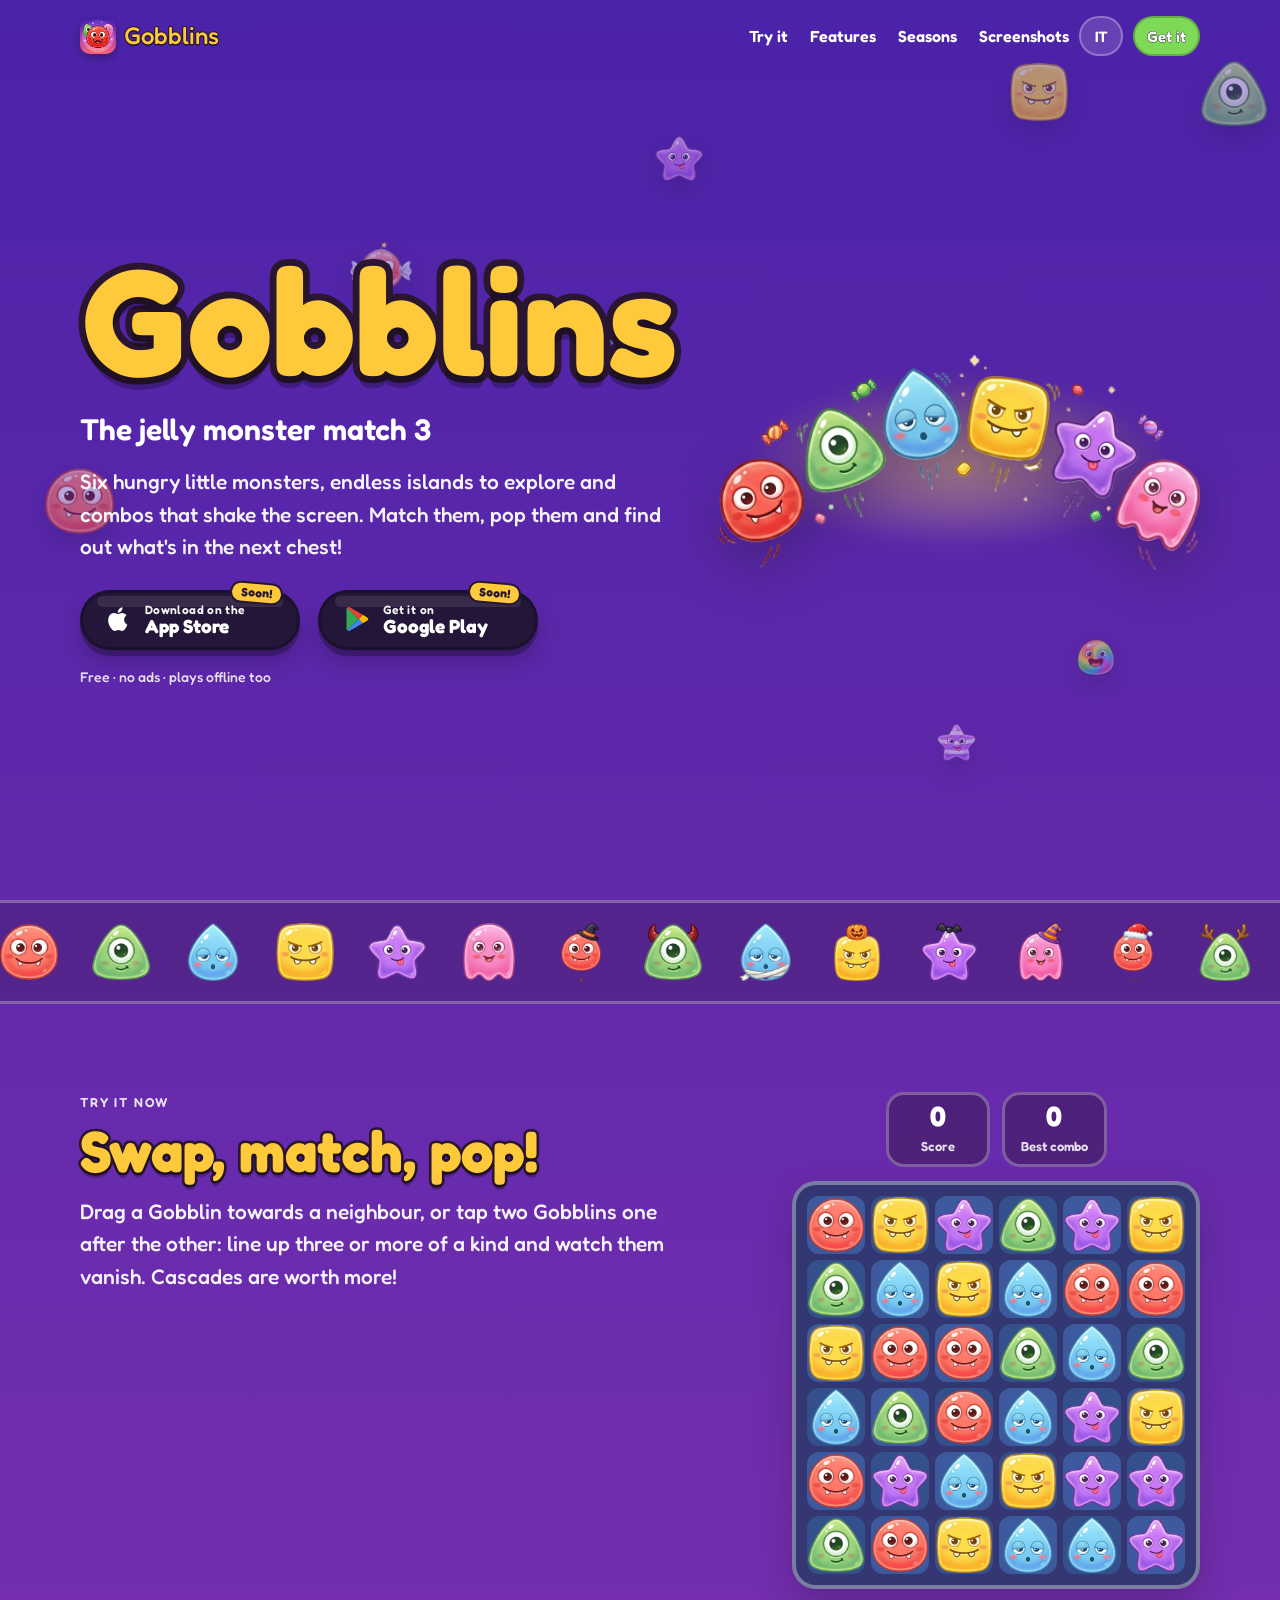
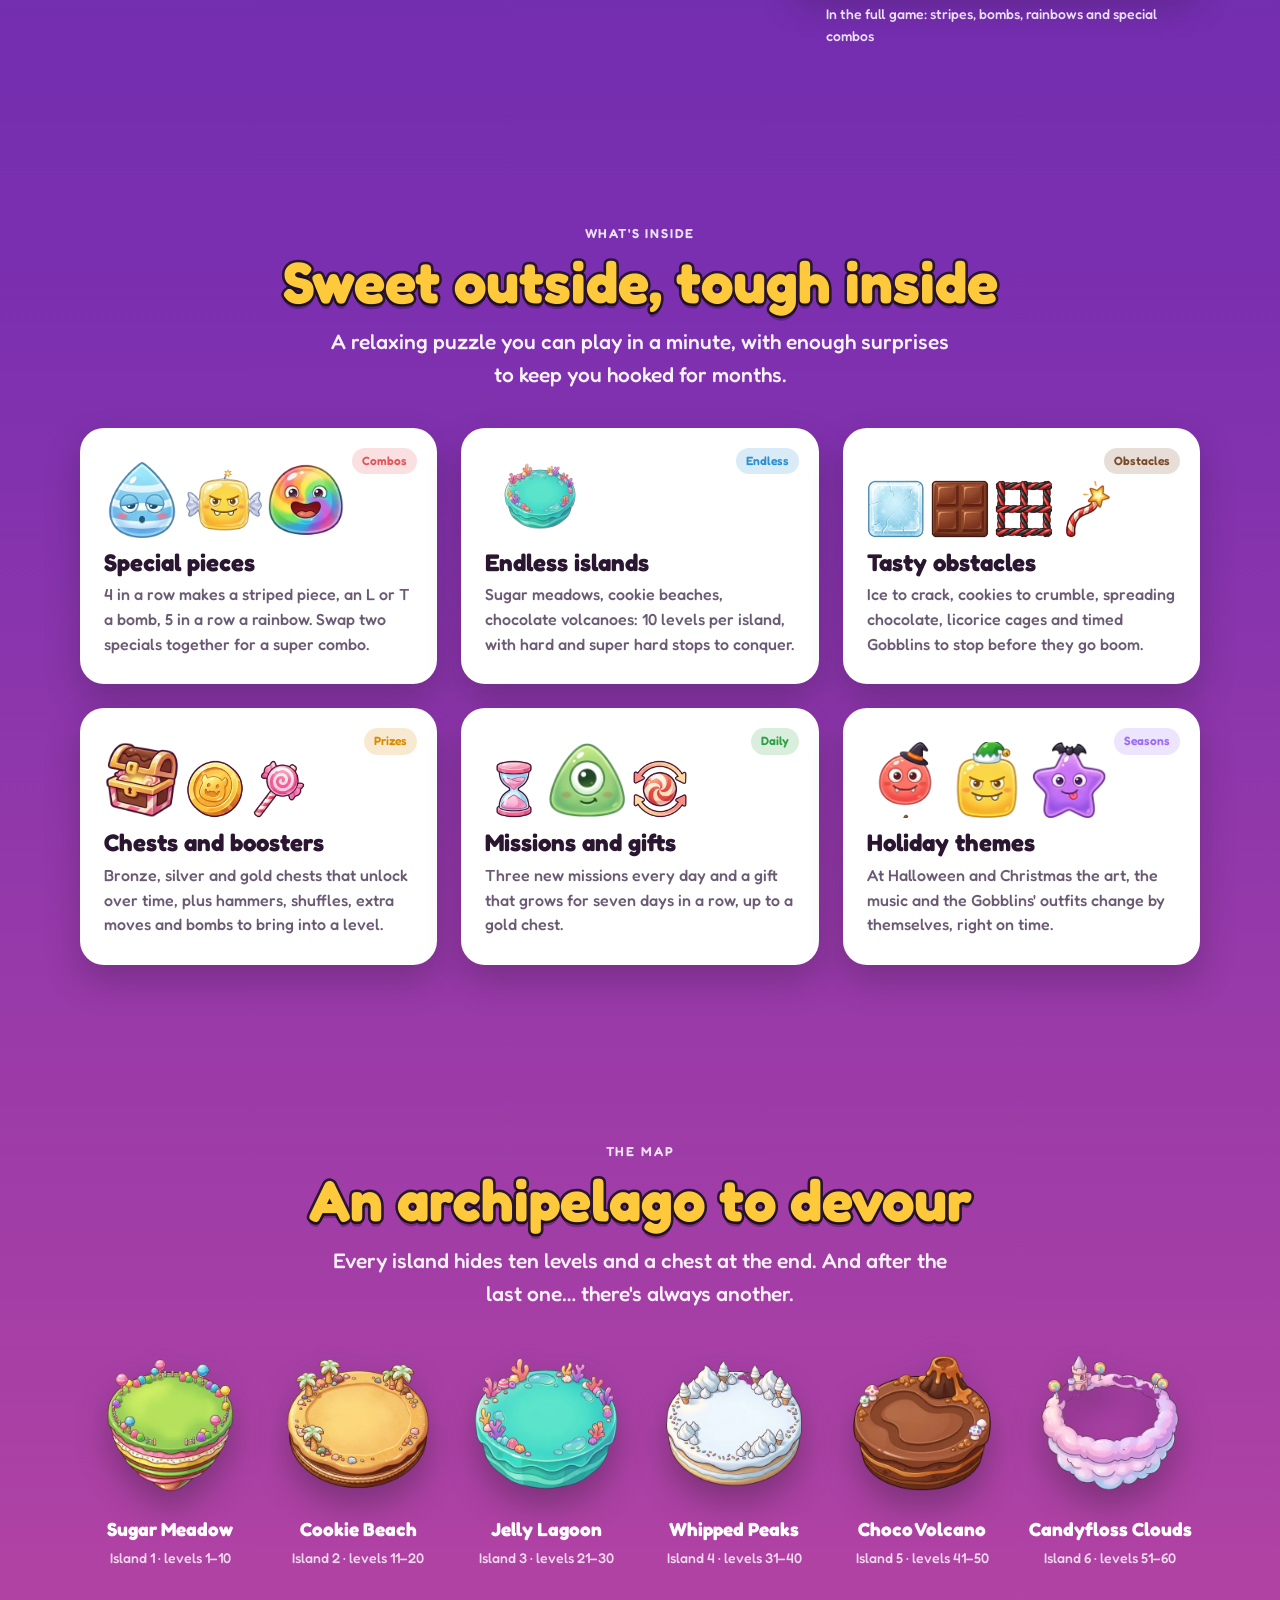
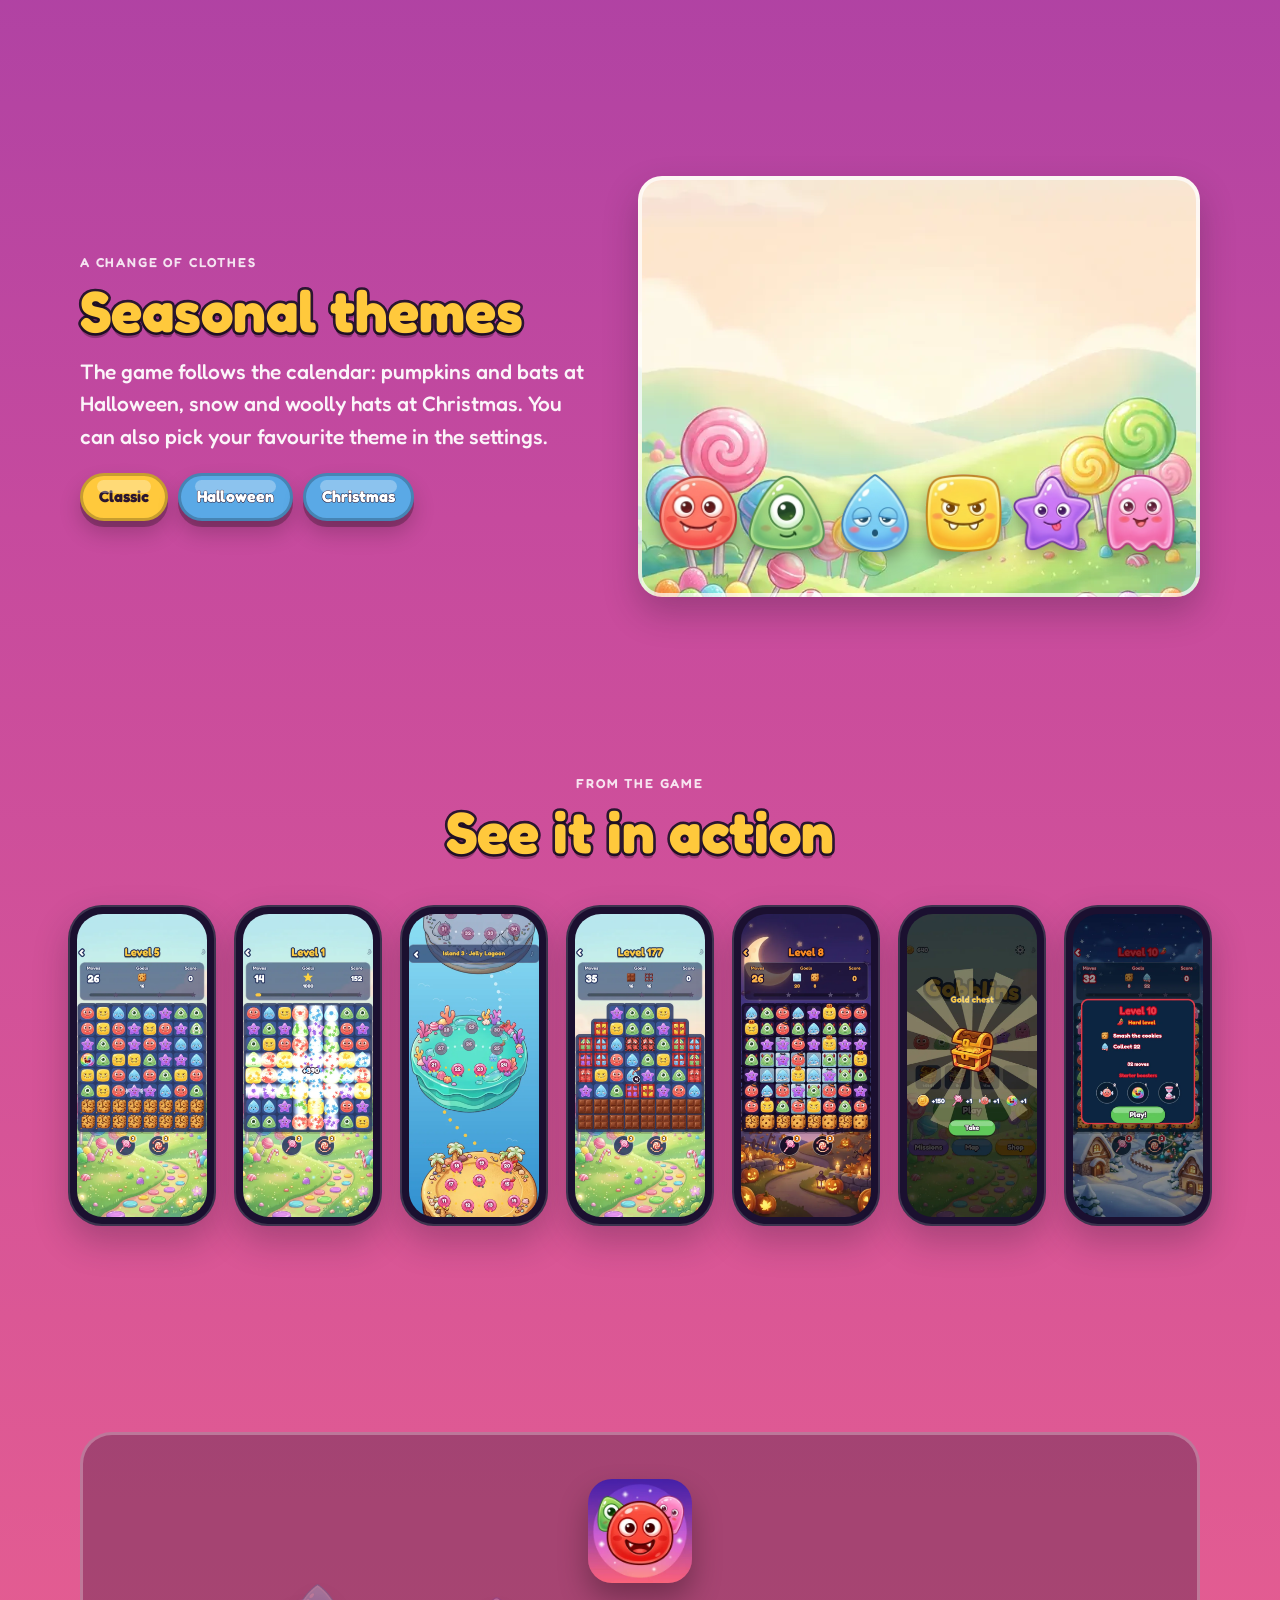
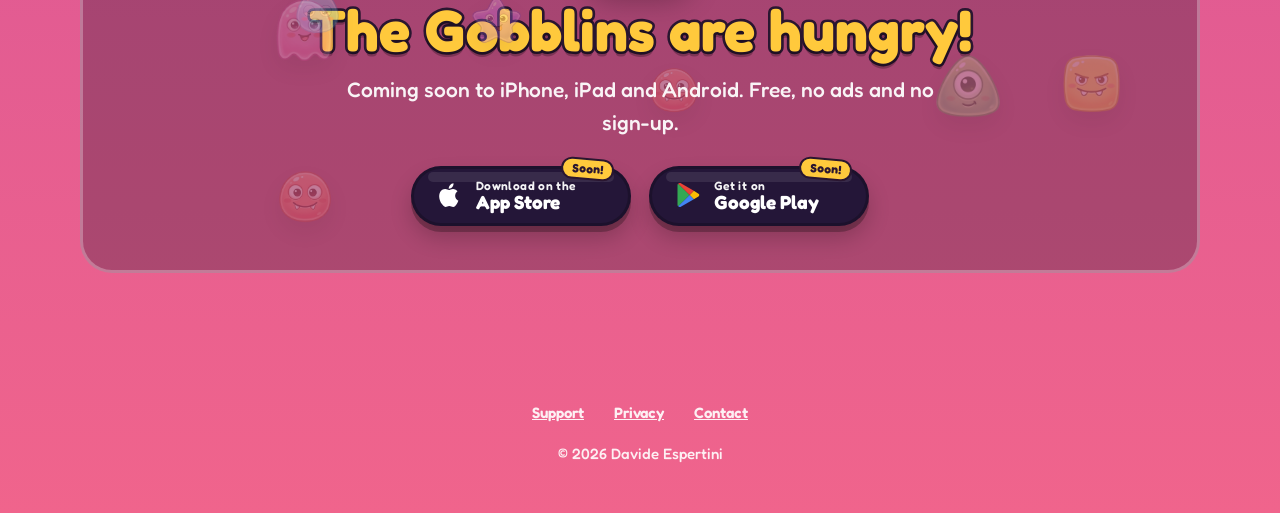
==== index.html @ a46fb718 "Mobile-first site: no horizontal overflow, phone menu, centred strips, new obstacles screenshot Co-A" ====
<!doctype html>
<html lang="it">
  <head>
    <meta charset="utf-8" />
    <meta name="viewport" content="width=device-width, initial-scale=1, viewport-fit=cover" />
    <title>Gobblins · Match 3 tra mostri di gelatina</title>
    <meta name="description" content="Gobblins: il match 3 coi mostri di gelatina. Isole infinite, combo esplosive, forzieri, missioni giornaliere e stagioni a tema. Gratis, senza pubblicità." />
    <meta name="theme-color" content="#4b23a8" />
    <meta property="og:title" content="Gobblins" />
    <meta property="og:description" content="Il match 3 coi mostri di gelatina · The jelly monster match 3" />
    <meta property="og:image" content="https://iamdex.github.io/gobblins-site/assets/keyart.webp" />
    <link rel="icon" href="assets/favicon.png" />
    <link rel="apple-touch-icon" href="assets/apple-touch-icon.png" />
    <link rel="preconnect" href="https://fonts.googleapis.com" />
    <link rel="preconnect" href="https://fonts.gstatic.com" crossorigin />
    <link href="https://fonts.googleapis.com/css2?family=Fredoka:wght@500;600;700&display=swap" rel="stylesheet" />
    <link rel="stylesheet" href="style.css" />
  </head>
  <body>
    <nav class="top">
      <a class="brand candy" href="#top"><img src="assets/icon.webp" alt="" />Gobblins</a>
      <div class="links" id="menu">
        <a href="#gioca" data-i18n="navPlay">Prova</a>
        <a href="#caratteristiche" data-i18n="navFeatures">Caratteristiche</a>
        <a href="#stagioni" data-i18n="navSeasons">Stagioni</a>
        <a href="#screenshot" data-i18n="navShots">Screenshot</a>
      </div>
      <button class="pill" id="lang" type="button" aria-label="Language">EN</button>
      <a class="pill get" href="#download" data-i18n="get">Scarica</a>
      <button class="pill burger" id="burger" type="button" aria-label="Menu" aria-expanded="false" aria-controls="menu"><span></span></button>
    </nav>

    <header class="hero" id="top">
      <div class="floaters" id="floaters"></div>
      <div class="wrap grid">
        <div>
          <h1 class="candy">Gobblins</h1>
          <p class="tag" data-i18n="tag">Il match 3 coi mostri di gelatina</p>
          <p class="lead" data-i18n="heroLead">Sei mostriciattoli golosi, isole infinite da esplorare e combo che fanno tremare lo schermo. Abbinali, falli scoppiare e scopri cosa c'è nel prossimo forziere!</p>
          <div class="stores" data-stores></div>
          <p class="free" data-i18n="free">Gratis · niente pubblicità · gioca anche offline</p>
        </div>
        <div class="keyart"><img src="assets/keyart.webp" alt="I sei Gobblins che saltano insieme" width="1100" height="490" /></div>
      </div>
    </header>

    <div class="parade" aria-hidden="true"><div class="track" id="parade"></div></div>

    <section id="gioca">
      <div class="wrap play">
        <div class="reveal">
          <p class="eyebrow" data-i18n="playEyebrow">Provalo subito</p>
          <h2 class="section-title candy" data-i18n="playTitle">Scambia, abbina, scoppia!</h2>
          <p class="lead" data-i18n="playLead">Trascina un Gobblin verso un vicino, oppure tocca due Gobblins uno dopo l'altro: allineane tre o più dello stesso tipo e guardali sparire. Le cascate valgono di più!</p>
        </div>
        <div class="board-box reveal" style="--i: 1">
          <div class="hud">
            <div><b id="score">0</b><span data-i18n="score">Punti</span></div>
            <div><b id="best">0</b><span data-i18n="best">Combo migliore</span></div>
          </div>
          <div class="board" id="board" aria-label="Mini partita"></div>
          <p class="hint" data-i18n="hint">Nel gioco completo: strisce, bombe, arcobaleni e combo tra speciali</p>
        </div>
      </div>
    </section>

    <section id="caratteristiche">
      <div class="wrap">
        <div class="center reveal">
          <p class="eyebrow" data-i18n="featEyebrow">Cosa ti aspetta</p>
          <h2 class="section-title candy" data-i18n="featTitle">Dolce fuori, tosto dentro</h2>
          <p class="lead" data-i18n="featLead">Un puzzle rilassante da giocare in un minuto, con abbastanza sorprese da tenerti incollato per mesi.</p>
        </div>
        <div class="features">
          <article class="card reveal" style="--i: 0">
            <span class="chip" style="--chip: #e0565b" data-i18n="chipCombo">Combo</span>
            <div class="art"><img src="assets/lineH-2.webp" alt="" /><img src="assets/bomb-3.webp" alt="" /><img src="assets/rainbow.webp" alt="" /></div>
            <h3 data-i18n="f1Title">Pezzi speciali</h3>
            <p data-i18n="f1Text">4 in fila fanno un pezzo a strisce, una L o una T una bomba, 5 in fila l'arcobaleno. Scambia due speciali tra loro per una super combo.</p>
          </article>
          <article class="card reveal" style="--i: 1">
            <span class="chip" style="--chip: #2a8fd0" data-i18n="chipEndless">Infinito</span>
            <div class="art"><img class="wide" src="assets/island-lagoon.webp" alt="" /></div>
            <h3 data-i18n="f2Title">Isole senza fine</h3>
            <p data-i18n="f2Text">Prati di zucchero, spiagge di biscotto, vulcani di cioccolato: 10 livelli per isola, con tappe difficili e super difficili da conquistare.</p>
          </article>
          <article class="card reveal" style="--i: 2">
            <span class="chip" style="--chip: #7b4a2a" data-i18n="chipObstacles">Ostacoli</span>
            <div class="art"><img class="sm" src="assets/ice2.webp" alt="" /><img class="sm" src="assets/chocolate.webp" alt="" /><img class="sm" src="assets/cage2.webp" alt="" /><img class="sm" src="assets/fuse.webp" alt="" /></div>
            <h3 data-i18n="f3Title">Ostacoli golosi</h3>
            <p data-i18n="f3Text">Ghiaccio da rompere, biscotti da sbriciolare, cioccolato che si espande, gabbie di liquirizia e Gobblins a tempo da fermare prima del boom.</p>
          </article>
          <article class="card reveal" style="--i: 0">
            <span class="chip" style="--chip: #d98a00" data-i18n="chipPrizes">Premi</span>
            <div class="art"><img src="assets/chest.webp" alt="" /><img class="sm" src="assets/coin.webp" alt="" /><img class="sm" src="assets/hammer.webp" alt="" /></div>
            <h3 data-i18n="f4Title">Forzieri e potenziamenti</h3>
            <p data-i18n="f4Text">Forzieri di bronzo, argento e oro che si aprono col tempo, martello, mescolata, mosse extra e bombe da portare in partita.</p>
          </article>
          <article class="card reveal" style="--i: 1">
            <span class="chip" style="--chip: #2f9e44" data-i18n="chipDaily">Ogni giorno</span>
            <div class="art"><img class="sm" src="assets/moves.webp" alt="" /><img src="assets/classic-1.webp" alt="" /><img class="sm" src="assets/shuffle.webp" alt="" /></div>
            <h3 data-i18n="f5Title">Missioni e regali</h3>
            <p data-i18n="f5Text">Tre missioni nuove ogni giorno e un regalo che cresce per sette giorni di fila, fino al forziere d'oro.</p>
          </article>
          <article class="card reveal" style="--i: 2">
            <span class="chip" style="--chip: #9b6cf0" data-i18n="chipSeasons">Stagioni</span>
            <div class="art"><img src="assets/halloween-0.webp" alt="" /><img src="assets/christmas-3.webp" alt="" /><img src="assets/halloween-4.webp" alt="" /></div>
            <h3 data-i18n="f6Title">Feste a tema</h3>
            <p data-i18n="f6Text">Ad Halloween e a Natale cambiano grafica, musica e i vestiti dei Gobblins, da soli, al momento giusto.</p>
          </article>
        </div>
      </div>
    </section>

    <section id="isole">
      <div class="wrap center reveal">
        <p class="eyebrow" data-i18n="islEyebrow">La mappa</p>
        <h2 class="section-title candy" data-i18n="islTitle">Un arcipelago da divorare</h2>
        <p class="lead" data-i18n="islLead">Ogni isola nasconde dieci livelli e un forziere alla fine. E dopo l'ultima… ce n'è sempre un'altra.</p>
      </div>
      <div class="strip islands" id="islands"></div>
      <p class="swipe" data-i18n="swipe">← scorri →</p>
    </section>

    <section id="stagioni">
      <div class="wrap seasons">
        <div class="reveal">
          <p class="eyebrow" data-i18n="seaEyebrow">Si cambia d'abito</p>
          <h2 class="section-title candy" data-i18n="seaTitle">Stagioni a tema</h2>
          <p class="lead" data-i18n="seaLead">Il gioco segue il calendario: zucche e pipistrelli ad Halloween, neve e berretti a Natale. Puoi anche scegliere il tuo tema preferito dalle impostazioni.</p>
          <div class="tabs" id="tabs">
            <button class="btn" type="button" data-theme="classic" aria-pressed="true" data-i18n="thClassic">Classico</button>
            <button class="btn" type="button" data-theme="halloween" aria-pressed="false">Halloween</button>
            <button class="btn" type="button" data-theme="christmas" aria-pressed="false" data-i18n="thChristmas">Natale</button>
          </div>
        </div>
        <div class="scene reveal" id="scene" style="--i: 1"><div class="row" id="sceneRow"></div></div>
      </div>
    </section>

    <section id="screenshot">
      <div class="wrap center reveal">
        <p class="eyebrow" data-i18n="shotEyebrow">Dal gioco</p>
        <h2 class="section-title candy" data-i18n="shotTitle">Guarda che spettacolo</h2>
      </div>
      <div class="strip shots" id="shots"></div>
      <p class="swipe" data-i18n="swipe">← scorri →</p>
    </section>

    <section class="cta" id="download">
      <div class="wrap">
        <div class="box reveal">
          <div class="floaters" id="ctaFloaters"></div>
          <img class="icon" src="assets/icon.webp" alt="" />
          <h2 class="section-title candy" data-i18n="ctaTitle">I Gobblins hanno fame!</h2>
          <p class="lead" data-i18n="ctaLead">Presto su iPhone, iPad e Android. Gratis, senza pubblicità e senza registrazione.</p>
          <div class="stores" data-stores></div>
        </div>
      </div>
    </section>

    <footer>
      <nav>
        <a href="support.html" data-i18n="support">Supporto</a>
        <a href="privacy.html">Privacy</a>
        <a href="mailto:hellodave@espertini.com" data-i18n="contact">Contatti</a>
      </nav>
      © 2026 Davide Espertini
    </footer>

    <script src="main.js"></script>
  </body>
</html>
---- style.css ----
/*
 * Gobblins promo site, mobile first: every rule below is written for a phone;
 * the min-width blocks at the end of each section add the tablet and desktop
 * layouts. The game's sky (icon purple → pink), jelly buttons, Fredoka.
 */
:root {
  --sky-top: #4b23a8;
  --sky-bottom: #f0648c;
  --ink: #2a1630;
  --sun: #ffc93c;
  --mint: #7ed957;
  --sea: #5aa9e6;
  --grape: #9b6cf0;
  --glass: rgba(255, 255, 255, 0.14);
  --glass-line: rgba(255, 255, 255, 0.28);
  --card: #ffffff;
  --card-ink: #2a1630;
  --muted: #6b5a73;
  --radius: 24px;
  --shadow: 0 16px 34px rgba(42, 22, 48, 0.28);
  --gutter: 16px;
  --nav-h: 64px;
}
@media (prefers-color-scheme: dark) {
  :root { --card: #241638; --card-ink: #f6eefe; --muted: #bfaed1; }
}

* { box-sizing: border-box; }
/* Nothing may widen the page: on phones that zooms out and shifts every section. */
html, body { overflow-x: clip; }
html { scroll-behavior: smooth; scroll-padding-top: var(--nav-h); }
body {
  margin: 0;
  color: #fff;
  background: linear-gradient(180deg, var(--sky-top) 0%, #7a2fb0 35%, #c64a9e 70%, var(--sky-bottom) 100%);
  background-color: #9b3aa8;
  font: 500 17px/1.55 "Fredoka", system-ui, -apple-system, "Segoe UI", sans-serif;
  -webkit-tap-highlight-color: transparent;
}
img { max-width: 100%; height: auto; display: block; }
a { color: inherit; }
h1, h2, h3 { font-weight: 700; line-height: 1.1; margin: 0; }
p { margin: 0; }

.candy {
  color: var(--sun);
  -webkit-text-stroke: 0.09em var(--ink);
  paint-order: stroke fill;
  text-shadow: 0 0.08em 0 rgba(0, 0, 0, 0.25);
}
.wrap { width: min(1120px, 100% - var(--gutter) * 2); margin-inline: auto; }
section, .hero { position: relative; }
section { padding: 72px 0; }
.eyebrow { font-weight: 600; text-transform: uppercase; letter-spacing: 0.14em; font-size: 13px; opacity: 0.85; }
.section-title { font-size: clamp(32px, 9vw, 58px); margin: 8px 0 12px; }
.lead { font-size: clamp(17px, 4.4vw, 21px); max-width: 620px; opacity: 0.94; margin-inline: auto; }
/* Phones read everything centred; wider screens left-align where a layout has columns. */
.center, .hero, .play, .seasons > div:first-child, .cta { text-align: center; }

/* ── nav ─────────────────────────────────────────── */
nav.top {
  position: fixed; inset: 0 0 auto; z-index: 50; height: var(--nav-h);
  display: flex; align-items: center; gap: 10px;
  padding: 0 var(--gutter);
  transition: background 0.3s, box-shadow 0.3s;
}
nav.top.scrolled, nav.top.open { background: rgba(75, 35, 168, 0.88); backdrop-filter: blur(12px); box-shadow: 0 8px 24px rgba(0, 0, 0, 0.18); }
nav.top .brand { display: flex; align-items: center; gap: 8px; text-decoration: none; font-size: 24px; margin-right: auto; }
nav.top .brand img { width: 36px; height: 36px; border-radius: 10px; box-shadow: 0 4px 10px rgba(0, 0, 0, 0.25); }
.pill {
  display: inline-flex; align-items: center; justify-content: center; min-height: 40px; min-width: 44px;
  border: 2px solid var(--glass-line); background: var(--glass); color: #fff; text-decoration: none;
  font: 600 15px "Fredoka", sans-serif; padding: 6px 12px; border-radius: 999px; cursor: pointer;
}
.pill.get { background: var(--mint); border-color: rgba(0, 0, 0, 0.2); -webkit-text-stroke: 0.05em var(--ink); paint-order: stroke fill; }
.burger { width: 44px; padding: 0; }
.burger span, .burger span::before, .burger span::after { display: block; width: 18px; height: 2.5px; border-radius: 2px; background: #fff; position: relative; transition: transform 0.25s; }
.burger span::before, .burger span::after { content: ""; position: absolute; left: 0; }
.burger span::before { top: -6px; }
.burger span::after { top: 6px; }
nav.top.open .burger span { background: transparent; }
nav.top.open .burger span::before { transform: translateY(6px) rotate(45deg); }
nav.top.open .burger span::after { transform: translateY(-6px) rotate(-45deg); }
nav.top .links {
  position: absolute; top: var(--nav-h); left: 0; right: 0; display: grid; gap: 4px;
  padding: 8px var(--gutter) 18px; background: #4b23a8; border-radius: 0 0 24px 24px; box-shadow: 0 18px 30px rgba(0, 0, 0, 0.3);
  font-weight: 600; font-size: 20px; text-align: center;
  transform: translateY(-8px); opacity: 0; pointer-events: none; transition: opacity 0.2s, transform 0.2s;
}
nav.top.open .links { opacity: 1; transform: none; pointer-events: auto; }
nav.top .links a { text-decoration: none; padding: 10px; border-radius: 14px; }
nav.top .links a:active { background: var(--glass); }

/* ── jelly buttons ───────────────────────────────── */
.btn {
  --c: var(--mint);
  position: relative; display: inline-flex; align-items: center; justify-content: center; gap: 12px;
  min-height: 48px; padding: 12px 24px 14px; border-radius: 999px; border: 3px solid rgba(0, 0, 0, 0.22);
  background: var(--c); color: #fff; text-decoration: none; cursor: pointer;
  font: 700 19px/1 "Fredoka", sans-serif; -webkit-text-stroke: 0.06em var(--ink); paint-order: stroke fill;
  box-shadow: 0 6px 0 rgba(0, 0, 0, 0.25), 0 12px 22px rgba(0, 0, 0, 0.2);
  transition: transform 0.15s cubic-bezier(0.34, 1.56, 0.64, 1), box-shadow 0.15s;
}
.btn::before { content: ""; position: absolute; left: 14px; right: 14px; top: 4px; height: 30%; border-radius: 999px; background: rgba(255, 255, 255, 0.3); }
.btn:active { transform: translateY(3px) scale(0.97); box-shadow: 0 2px 0 rgba(0, 0, 0, 0.25); }
.btn svg { width: 28px; height: 28px; flex: none; position: relative; }
.btn .txt { position: relative; text-align: left; }
.btn small { display: block; font-size: 12px; font-weight: 600; -webkit-text-stroke: 0; opacity: 0.95; letter-spacing: 0.03em; }
.btn.store { --c: #241638; -webkit-text-stroke: 0; width: 100%; max-width: 300px; justify-content: flex-start; padding: 11px 22px 12px; }
.btn.store::before { top: 3px; height: 20%; opacity: 0.3; }
.btn.store[aria-disabled="true"] { cursor: default; }
.btn.store .soon {
  position: absolute; top: -11px; right: 14px; background: var(--sun); color: var(--ink);
  font-size: 12px; padding: 3px 9px; border-radius: 999px; border: 2px solid var(--ink);
  transform: rotate(5deg); animation: wiggle 2.4s ease-in-out infinite;
}
.stores { display: grid; justify-items: center; gap: 18px; margin-top: 26px; }

/* ── hero ────────────────────────────────────────── */
.hero { overflow: hidden; padding: calc(var(--nav-h) + 8px) 0 56px; }
.hero .grid { display: grid; gap: 8px; align-items: center; }
.keyart { position: relative; max-width: min(420px, 100%); margin: 0 auto; order: -1; }
.keyart img { width: 100%; filter: drop-shadow(0 22px 26px rgba(42, 22, 48, 0.35)); animation: float 5s ease-in-out infinite; }
.keyart::before { content: ""; position: absolute; inset: 10% 6%; border-radius: 50%; background: radial-gradient(closest-side, rgba(255, 220, 120, 0.55), transparent); filter: blur(10px); animation: pulse 4s ease-in-out infinite; }
.hero h1 { font-size: clamp(64px, 19vw, 150px); animation: logo 3.2s ease-in-out infinite; transform-origin: 50% 80%; }
.hero .tag { font-size: clamp(20px, 5.4vw, 30px); font-weight: 600; margin: 4px 0 14px; }
.hero .free { margin-top: 16px; font-size: 14px; opacity: 0.85; }

/* Floating Gobblins and bubbles, clipped to their section. */
.floaters { position: absolute; inset: 0; pointer-events: none; z-index: 0; overflow: hidden; }
.floaters img { position: absolute; width: var(--s, 56px); opacity: var(--o, 0.35); animation: drift var(--d, 9s) ease-in-out infinite; animation-delay: var(--delay, 0s); filter: drop-shadow(0 10px 12px rgba(0, 0, 0, 0.2)); }
.bubble { position: absolute; bottom: -40px; border-radius: 50%; background: radial-gradient(circle at 30% 30%, rgba(255, 255, 255, 0.7), rgba(255, 255, 255, 0.08) 60%); animation: rise linear infinite; }
.hero > .wrap, section > .wrap { position: relative; z-index: 1; }

/* ── parade ──────────────────────────────────────── */
.parade { overflow: hidden; padding: 20px 0; background: rgba(42, 22, 48, 0.25); border-block: 3px solid var(--glass-line); }
.parade .track { display: flex; gap: 34px; width: max-content; animation: marquee 32s linear infinite; }
.parade img { width: 58px; height: 58px; object-fit: contain; animation: hop 1.4s ease-in-out infinite; animation-delay: calc(var(--i) * -0.18s); }

/* ── features ────────────────────────────────────── */
.features { display: grid; grid-template-columns: 1fr; gap: 18px; margin-top: 36px; }
.card {
  position: relative; background: var(--card); color: var(--card-ink); border-radius: var(--radius);
  padding: 22px 20px 24px; box-shadow: var(--shadow); border: 4px solid rgba(255, 255, 255, 0.7); text-align: left;
  transition: transform 0.3s cubic-bezier(0.34, 1.56, 0.64, 1);
}
.card h3 { font-size: 24px; margin: 12px 0 6px; }
.card p { color: var(--muted); font-size: 16px; }
.card .art { display: flex; align-items: flex-end; gap: 6px; height: 84px; }
.card .art img { width: 76px; height: 76px; object-fit: contain; transition: transform 0.3s cubic-bezier(0.34, 1.56, 0.64, 1); }
.card .art img.sm { width: 58px; height: 58px; }
.card .art img.wide { width: 110px; height: 84px; }
.card .chip { position: absolute; top: 16px; right: 16px; font-size: 12px; font-weight: 600; padding: 4px 10px; border-radius: 999px; background: color-mix(in srgb, var(--chip, var(--grape)) 18%, transparent); color: var(--chip, var(--grape)); }

/* ── mini board ──────────────────────────────────── */
.play { display: grid; gap: 30px; justify-items: center; }
.board-box { display: grid; gap: 14px; justify-items: center; width: 100%; }
.hud { display: flex; gap: 12px; justify-content: center; }
.hud div { background: rgba(42, 22, 48, 0.4); border: 3px solid var(--glass-line); border-radius: 18px; padding: 6px 16px; text-align: center; min-width: 104px; }
.hud b { display: block; font-size: 28px; line-height: 1.1; }
.hud span { font-size: 13px; opacity: 0.85; font-weight: 600; }
.board {
  /* Border-box: 8px padding and 4px border on each side around N cells (main.js reads the same size). */
  --n: 6; --cell: min(64px, calc((100vw - var(--gutter) * 2 - 24px) / 6));
  position: relative; width: calc(var(--cell) * var(--n) + 24px); height: calc(var(--cell) * var(--n) + 24px);
  padding: 8px; border-radius: 24px; background: rgba(43, 58, 103, 0.86); border: 4px solid rgba(255, 255, 255, 0.35);
  box-shadow: var(--shadow); overflow: hidden; touch-action: none; user-select: none; -webkit-user-select: none;
}
.board .cell { position: absolute; width: calc(var(--cell) - 6px); height: calc(var(--cell) - 6px); border-radius: 12px; }
.board .pc { position: absolute; left: 8px; top: 8px; width: var(--cell); height: var(--cell); padding: 4px; cursor: grab; transition: transform 0.22s cubic-bezier(0.34, 1.3, 0.64, 1), opacity 0.2s; }
.board .pc img { width: 100%; height: 100%; object-fit: contain; pointer-events: none; animation: breathe 2.2s ease-in-out infinite; animation-delay: var(--b, 0s); }
.board .pc.sel img { animation: selected 0.5s ease-in-out infinite; }
.board .pc.pop { transition: transform 0.22s ease-in, opacity 0.22s ease-in; opacity: 0; }
.board .pc.fall { transition: transform 0.34s cubic-bezier(0.5, 0, 0.75, 0); }
.float-score { position: absolute; font-weight: 700; font-size: 24px; color: #fff; -webkit-text-stroke: 0.08em var(--ink); paint-order: stroke fill; pointer-events: none; animation: up 0.8s ease-out forwards; }
.hint { font-size: 14px; opacity: 0.85; max-width: 340px; }

/* ── strips that scroll sideways on phones (islands, screenshots) ── */
.strip { display: flex; gap: 18px; overflow-x: auto; scroll-snap-type: x mandatory; scrollbar-width: none; padding: 28px 0 30px; }
.strip::-webkit-scrollbar { display: none; }
/* Side padding of half a screen minus half an item: the first and last items can sit centred. */
.strip > * { flex: none; scroll-snap-align: center; }
.strip > :first-child { margin-left: calc(50% - var(--item) / 2); }
.strip > :last-child { margin-right: calc(50% - var(--item) / 2); }
.swipe { font-size: 14px; opacity: 0.8; margin-top: -6px; text-align: center; }

.islands { --item: 200px; }
.island { width: var(--item); text-align: center; }
.island img { width: 100%; animation: bob 4.5s ease-in-out infinite; animation-delay: calc(var(--i) * -0.7s); filter: drop-shadow(0 18px 16px rgba(42, 22, 48, 0.35)); }
.island b { display: block; margin-top: 6px; font-size: 19px; }
.island span { font-size: 14px; opacity: 0.8; }

.shots { --item: min(230px, 64vw); }
.phone { width: var(--item); aspect-ratio: 9 / 19.5; border-radius: 34px; padding: 9px; background: #1b1030; box-shadow: var(--shadow), inset 0 0 0 2px rgba(255, 255, 255, 0.15); }
.phone img { width: 100%; height: 100%; object-fit: cover; border-radius: 26px; }

/* ── seasons ─────────────────────────────────────── */
.seasons { display: grid; gap: 26px; align-items: center; }
.tabs { display: flex; gap: 10px; flex-wrap: wrap; justify-content: center; margin-top: 20px; }
.tabs button { --c: var(--sea); font-size: 16px; padding: 10px 16px 12px; }
.tabs button[aria-pressed="true"] { --c: var(--sun); color: var(--ink); -webkit-text-stroke: 0; }
.scene { position: relative; aspect-ratio: 4 / 3; border-radius: var(--radius); overflow: hidden; box-shadow: var(--shadow); border: 4px solid rgba(255, 255, 255, 0.7); background-size: cover; background-position: center 62%; }
.scene .row { position: absolute; inset: auto 0 10% 0; display: flex; justify-content: center; gap: 2%; }
.scene .row img { width: 14%; filter: drop-shadow(0 8px 8px rgba(0, 0, 0, 0.3)); animation: hop 1.6s ease-in-out infinite; animation-delay: calc(var(--i) * 0.14s); }
.scene .row img.swap { animation: flip 0.5s ease both; animation-delay: calc(var(--i) * 0.06s); }

/* ── cta & footer ────────────────────────────────── */
.cta .box { position: relative; overflow: hidden; background: rgba(42, 22, 48, 0.32); border: 3px solid var(--glass-line); border-radius: 32px; padding: 44px 18px; }
.cta .icon { width: 104px; border-radius: 24px; margin: 0 auto 16px; box-shadow: 0 16px 30px rgba(0, 0, 0, 0.3); animation: float 4s ease-in-out infinite; }
footer { padding: 32px var(--gutter) calc(48px + env(safe-area-inset-bottom)); text-align: center; font-size: 15px; opacity: 0.9; }
footer nav { display: flex; flex-wrap: wrap; gap: 8px 22px; justify-content: center; margin-bottom: 10px; font-weight: 600; }
footer nav a { padding: 8px 4px; }

/* ── reveal on scroll ────────────────────────────── */
.reveal { opacity: 0; transform: translateY(28px); transition: opacity 0.7s ease, transform 0.7s cubic-bezier(0.34, 1.3, 0.64, 1); transition-delay: calc(var(--i, 0) * 90ms); }
.reveal.in { opacity: 1; transform: none; }

/* ── documents (privacy, support) ────────────────── */
.doc { width: min(760px, 100% - var(--gutter) * 2); margin: calc(var(--nav-h) + 24px) auto 40px; background: var(--card); color: var(--card-ink); border-radius: var(--radius); padding: 26px 20px; box-shadow: var(--shadow); }
.doc h2 { font-size: 28px; margin-top: 26px; }
.doc p, .doc ul, .doc dl { margin: 12px 0; }
.doc a { color: var(--grape); }
.doc .muted { color: var(--muted); font-size: 15px; }
.doc section { padding: 0; }
.doc section + section { border-top: 2px solid rgba(127, 127, 127, 0.2); margin-top: 28px; padding-top: 4px; }
.doc dt { font-weight: 700; margin-top: 14px; }
.doc dd { margin: 4px 0 0; }

/* ── tablet ──────────────────────────────────────── */
@media (min-width: 640px) {
  :root { --gutter: 28px; --nav-h: 72px; }
  section { padding: 88px 0; }
  .features { grid-template-columns: repeat(2, 1fr); gap: 22px; }
  .stores { display: flex; flex-wrap: wrap; justify-content: center; }
  .btn.store { width: auto; min-width: 220px; }
  .islands { --item: 220px; }
  .floaters img { opacity: var(--o, 0.6); }
}

/* ── desktop ─────────────────────────────────────── */
@media (min-width: 980px) {
  nav.top { padding-inline: max(var(--gutter), calc((100% - 1120px) / 2)); }
  nav.top .burger { display: none; }
  nav.top .links { position: static; display: flex; gap: 22px; padding: 0; background: none; border-radius: 0; box-shadow: none; font-size: 16px; opacity: 1; transform: none; pointer-events: auto; }
  nav.top .links a { padding: 0; }
  nav.top .links a:hover { color: var(--sun); }
  .btn:hover { transform: translateY(-3px) scale(1.03); }
  .card:hover { transform: translateY(-6px) rotate(-0.6deg); }
  .card:hover .art img { transform: translateY(-8px) rotate(-6deg); }

  .hero { min-height: 100svh; display: grid; align-items: center; text-align: left; }
  .hero .grid { grid-template-columns: 1fr 1.05fr; gap: 40px; }
  .hero .lead { margin-inline: 0; }
  .hero .stores { justify-content: flex-start; }
  .keyart { order: 2; max-width: none; }
  .play { grid-template-columns: 1fr auto; text-align: left; justify-items: stretch; gap: 56px; }
  .play .lead { margin-inline: 0; }
  .features { grid-template-columns: repeat(3, 1fr); gap: 24px; }
  .seasons { grid-template-columns: 1fr 1.1fr; gap: 48px; }
  .seasons > div:first-child { text-align: left; }
  .seasons .lead { margin-inline: 0; }
  .tabs { justify-content: flex-start; }
}

/* Wide screens: the strips fit, so they become centred rows instead of scrollers. */
@media (min-width: 1180px) {
  .strip { justify-content: center; overflow: visible; flex-wrap: wrap; }
  .strip > :first-child, .strip > :last-child { margin-inline: 0; }
  .islands { --item: 170px; }
  .shots { --item: 148px; gap: 18px; }
  .swipe { display: none; }
}

/* ── keyframes ───────────────────────────────────── */
@keyframes logo { 0%, 100% { transform: rotate(-2.5deg) scale(1); } 50% { transform: rotate(2.5deg) scale(1.04); } }
@keyframes float { 0%, 100% { transform: translateY(0); } 50% { transform: translateY(-14px); } }
@keyframes pulse { 0%, 100% { opacity: 0.6; transform: scale(0.95); } 50% { opacity: 1; transform: scale(1.05); } }
@keyframes drift { 0%, 100% { transform: translate(0, 0) rotate(-8deg); } 50% { transform: translate(10px, -22px) rotate(8deg); } }
@keyframes rise { to { transform: translateY(-110vh); } }
@keyframes marquee { to { transform: translateX(-50%); } }
@keyframes hop { 0%, 100% { transform: translateY(0) scale(1, 1); } 30% { transform: translateY(-12px) scale(0.95, 1.06); } 55% { transform: translateY(0) scale(1.08, 0.92); } }
@keyframes bob { 0%, 100% { transform: translateY(0) rotate(-1.5deg); } 50% { transform: translateY(-12px) rotate(1.5deg); } }
@keyframes breathe { 0%, 100% { transform: scale(1, 1); } 50% { transform: scale(1.04, 0.95); } }
@keyframes selected { 0%, 100% { transform: scale(1.12); } 50% { transform: scale(0.96); } }
@keyframes wiggle { 0%, 100% { transform: rotate(5deg); } 50% { transform: rotate(-4deg) scale(1.06); } }
@keyframes up { from { transform: translate(-50%, 0) scale(0.6); opacity: 1; } to { transform: translate(-50%, -56px) scale(1.1); opacity: 0; } }
@keyframes flip { from { transform: rotateY(90deg) scale(0.6); opacity: 0; } to { transform: none; opacity: 1; } }

@media (prefers-reduced-motion: reduce) {
  *, *::before { animation: none !important; transition: none !important; scroll-behavior: auto; }
  .reveal { opacity: 1; transform: none; }
}

/* The closing box is narrow: its floaters stay faint behind the title. */
.cta .floaters img { --o: 0.28; }
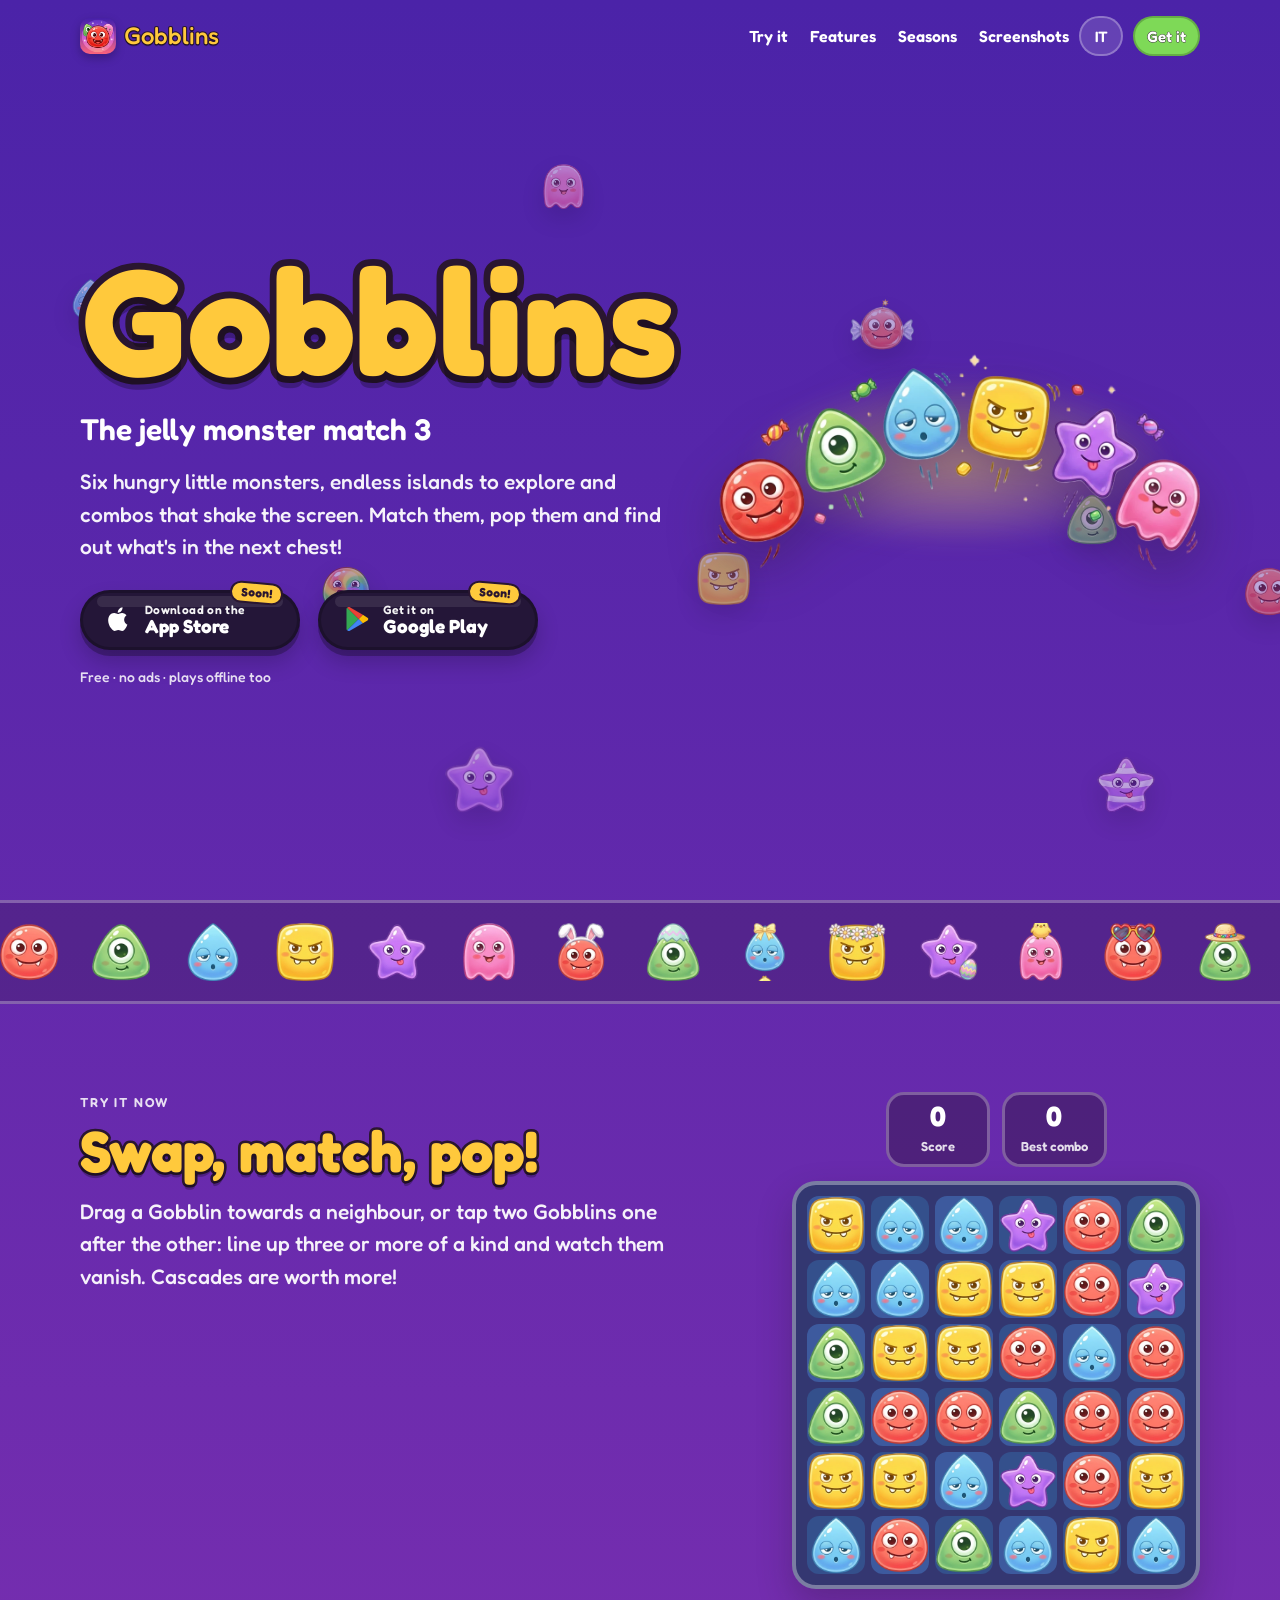
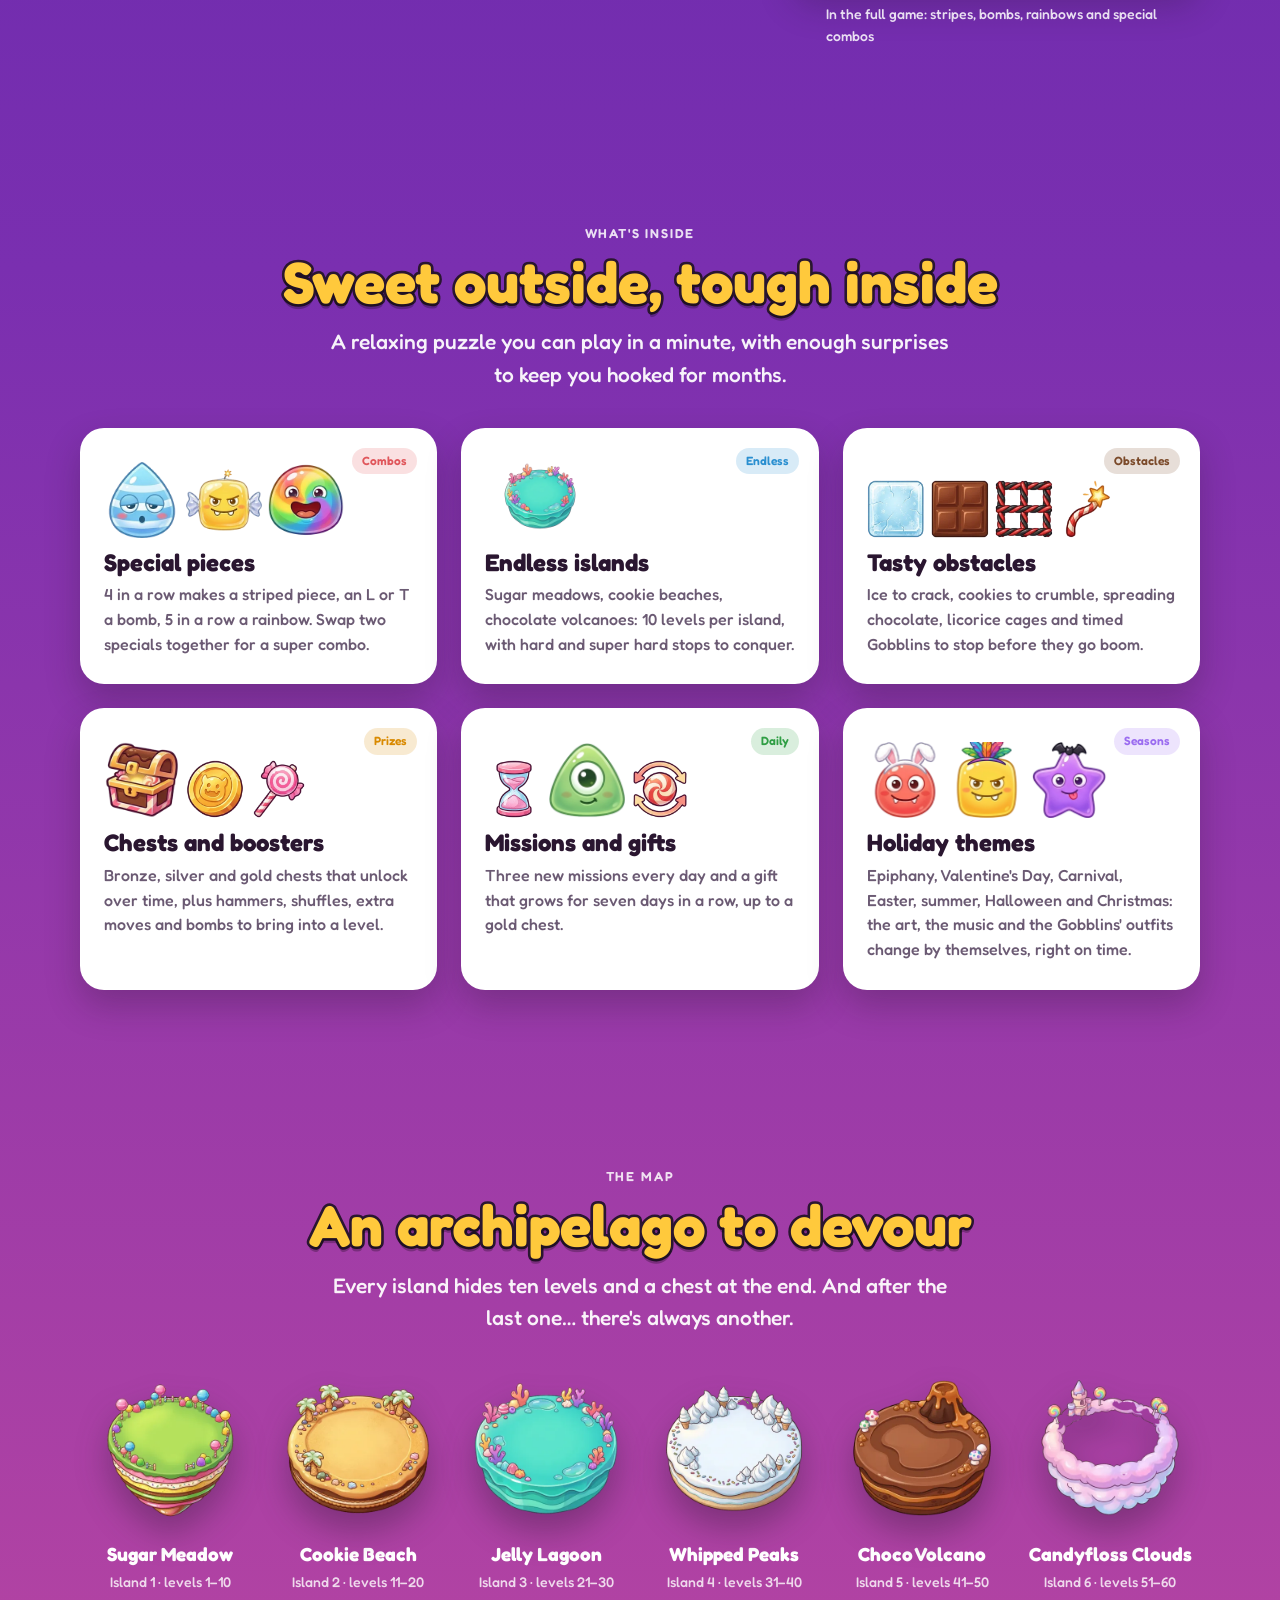
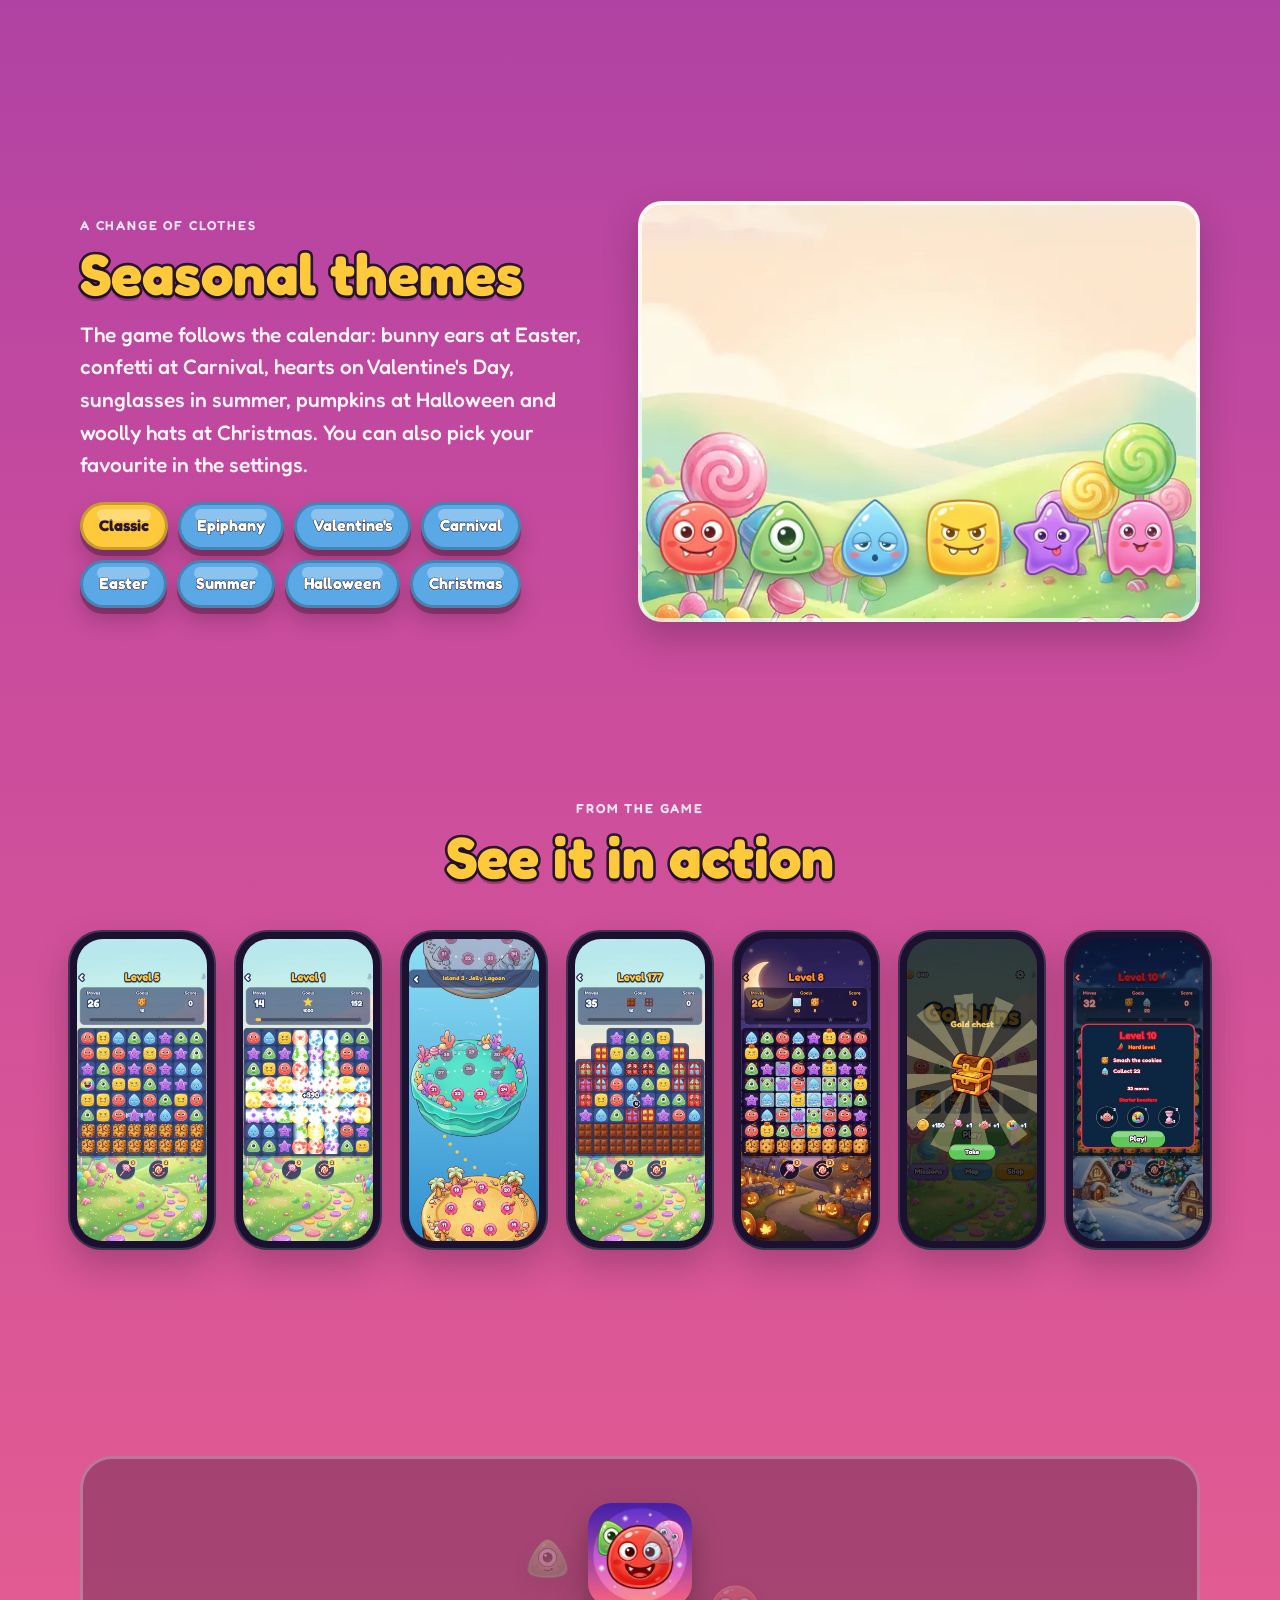
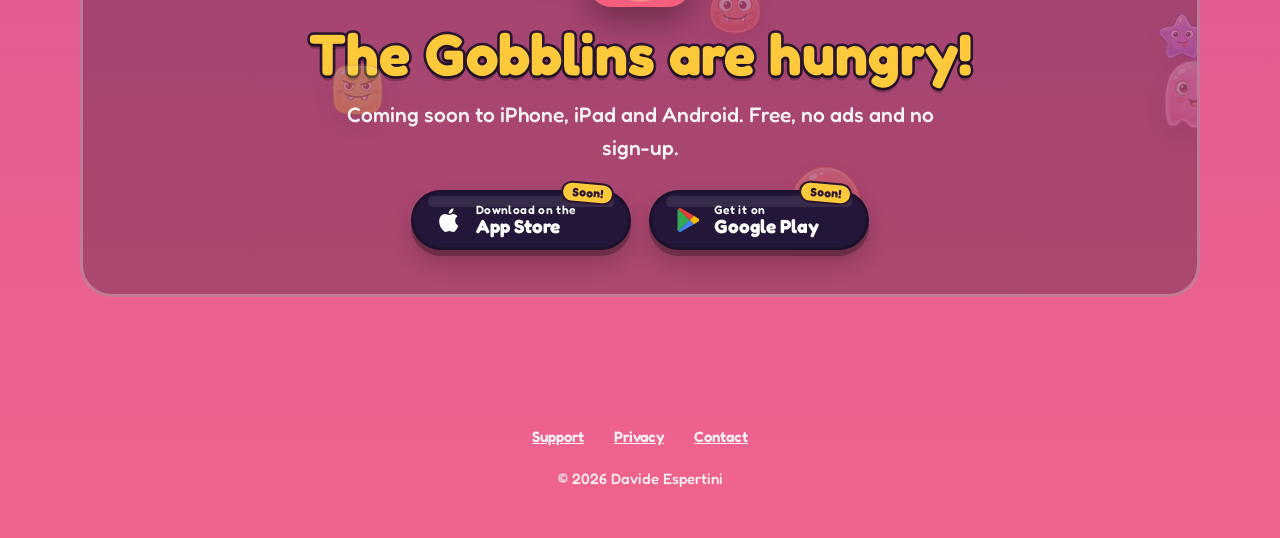
==== commit 9892c577: "Every holiday theme on the seasons section Co-Authored-By: Claude Opus 5.5 <noreply@anthropic.com>" ====
--- a/index.html
+++ b/index.html
@@ -104,9 +104,9 @@
           </article>
           <article class="card reveal" style="--i: 2">
             <span class="chip" style="--chip: #9b6cf0" data-i18n="chipSeasons">Stagioni</span>
-            <div class="art"><img src="assets/halloween-0.webp" alt="" /><img src="assets/christmas-3.webp" alt="" /><img src="assets/halloween-4.webp" alt="" /></div>
+            <div class="art"><img src="assets/easter-0.webp" alt="" /><img src="assets/carnival-3.webp" alt="" /><img src="assets/halloween-4.webp" alt="" /></div>
             <h3 data-i18n="f6Title">Feste a tema</h3>
-            <p data-i18n="f6Text">Ad Halloween e a Natale cambiano grafica, musica e i vestiti dei Gobblins, da soli, al momento giusto.</p>
+            <p data-i18n="f6Text">Befana, San Valentino, Carnevale, Pasqua, estate, Halloween e Natale: grafica, musica e vestiti dei Gobblins cambiano da soli, al momento giusto.</p>
           </article>
         </div>
       </div>
@@ -130,6 +130,11 @@
           <p class="lead" data-i18n="seaLead">Il gioco segue il calendario: zucche e pipistrelli ad Halloween, neve e berretti a Natale. Puoi anche scegliere il tuo tema preferito dalle impostazioni.</p>
           <div class="tabs" id="tabs">
             <button class="btn" type="button" data-theme="classic" aria-pressed="true" data-i18n="thClassic">Classico</button>
+            <button class="btn" type="button" data-theme="befana" aria-pressed="false" data-i18n="thBefana">Befana</button>
+            <button class="btn" type="button" data-theme="valentine" aria-pressed="false" data-i18n="thValentine">San Valentino</button>
+            <button class="btn" type="button" data-theme="carnival" aria-pressed="false" data-i18n="thCarnival">Carnevale</button>
+            <button class="btn" type="button" data-theme="easter" aria-pressed="false" data-i18n="thEaster">Pasqua</button>
+            <button class="btn" type="button" data-theme="summer" aria-pressed="false" data-i18n="thSummer">Estate</button>
             <button class="btn" type="button" data-theme="halloween" aria-pressed="false">Halloween</button>
             <button class="btn" type="button" data-theme="christmas" aria-pressed="false" data-i18n="thChristmas">Natale</button>
           </div>
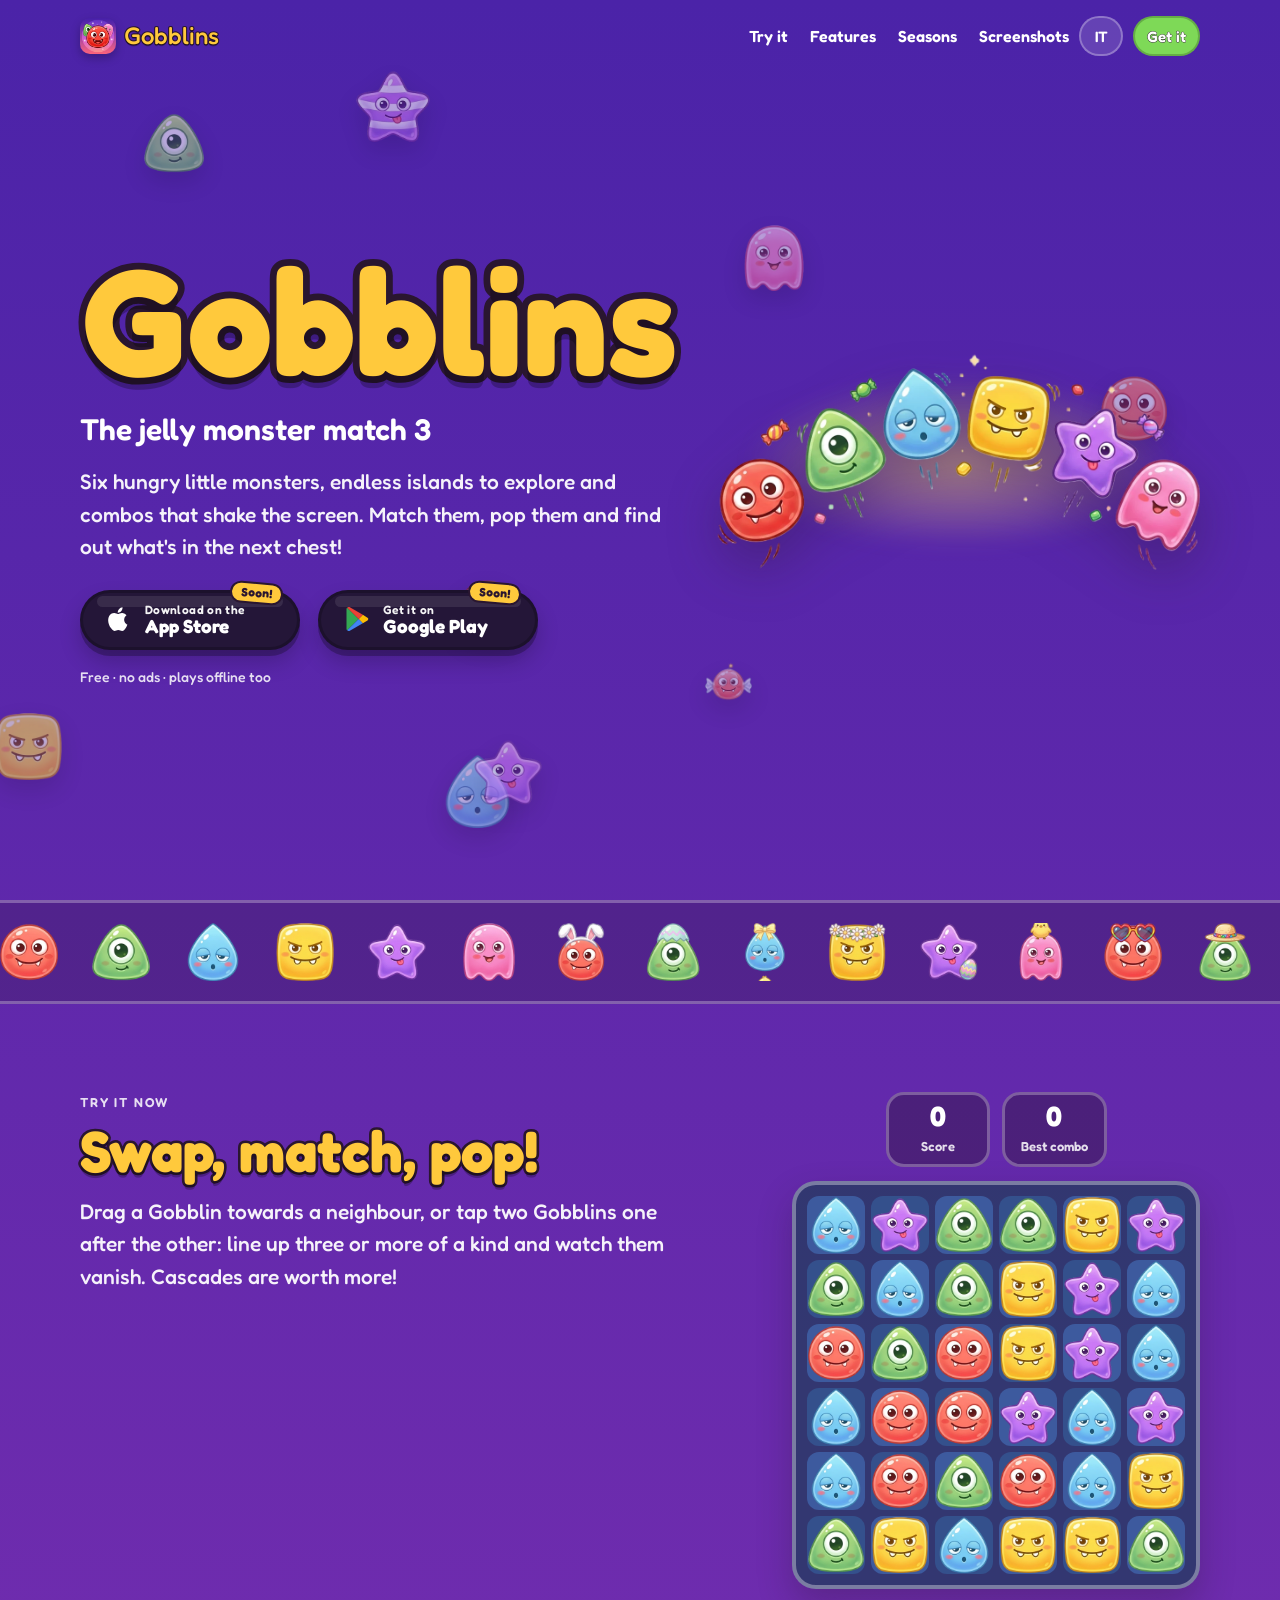
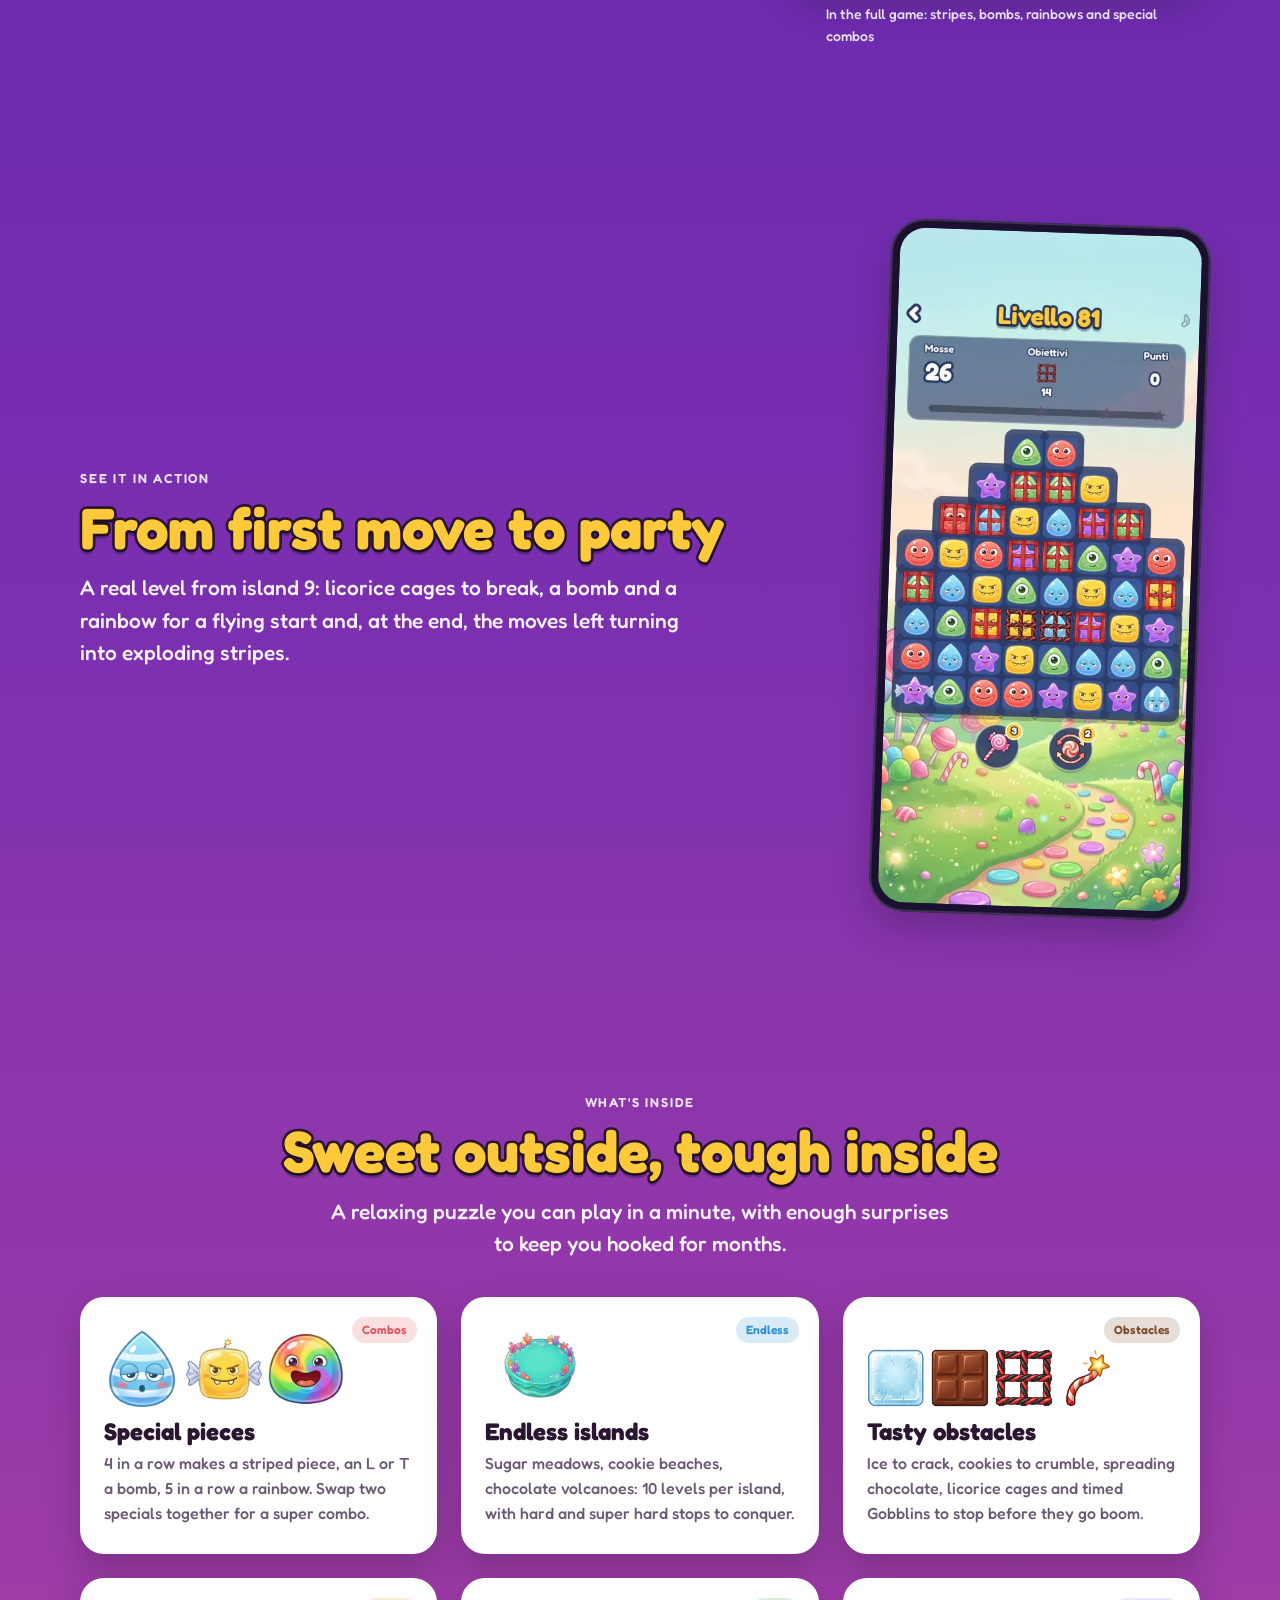
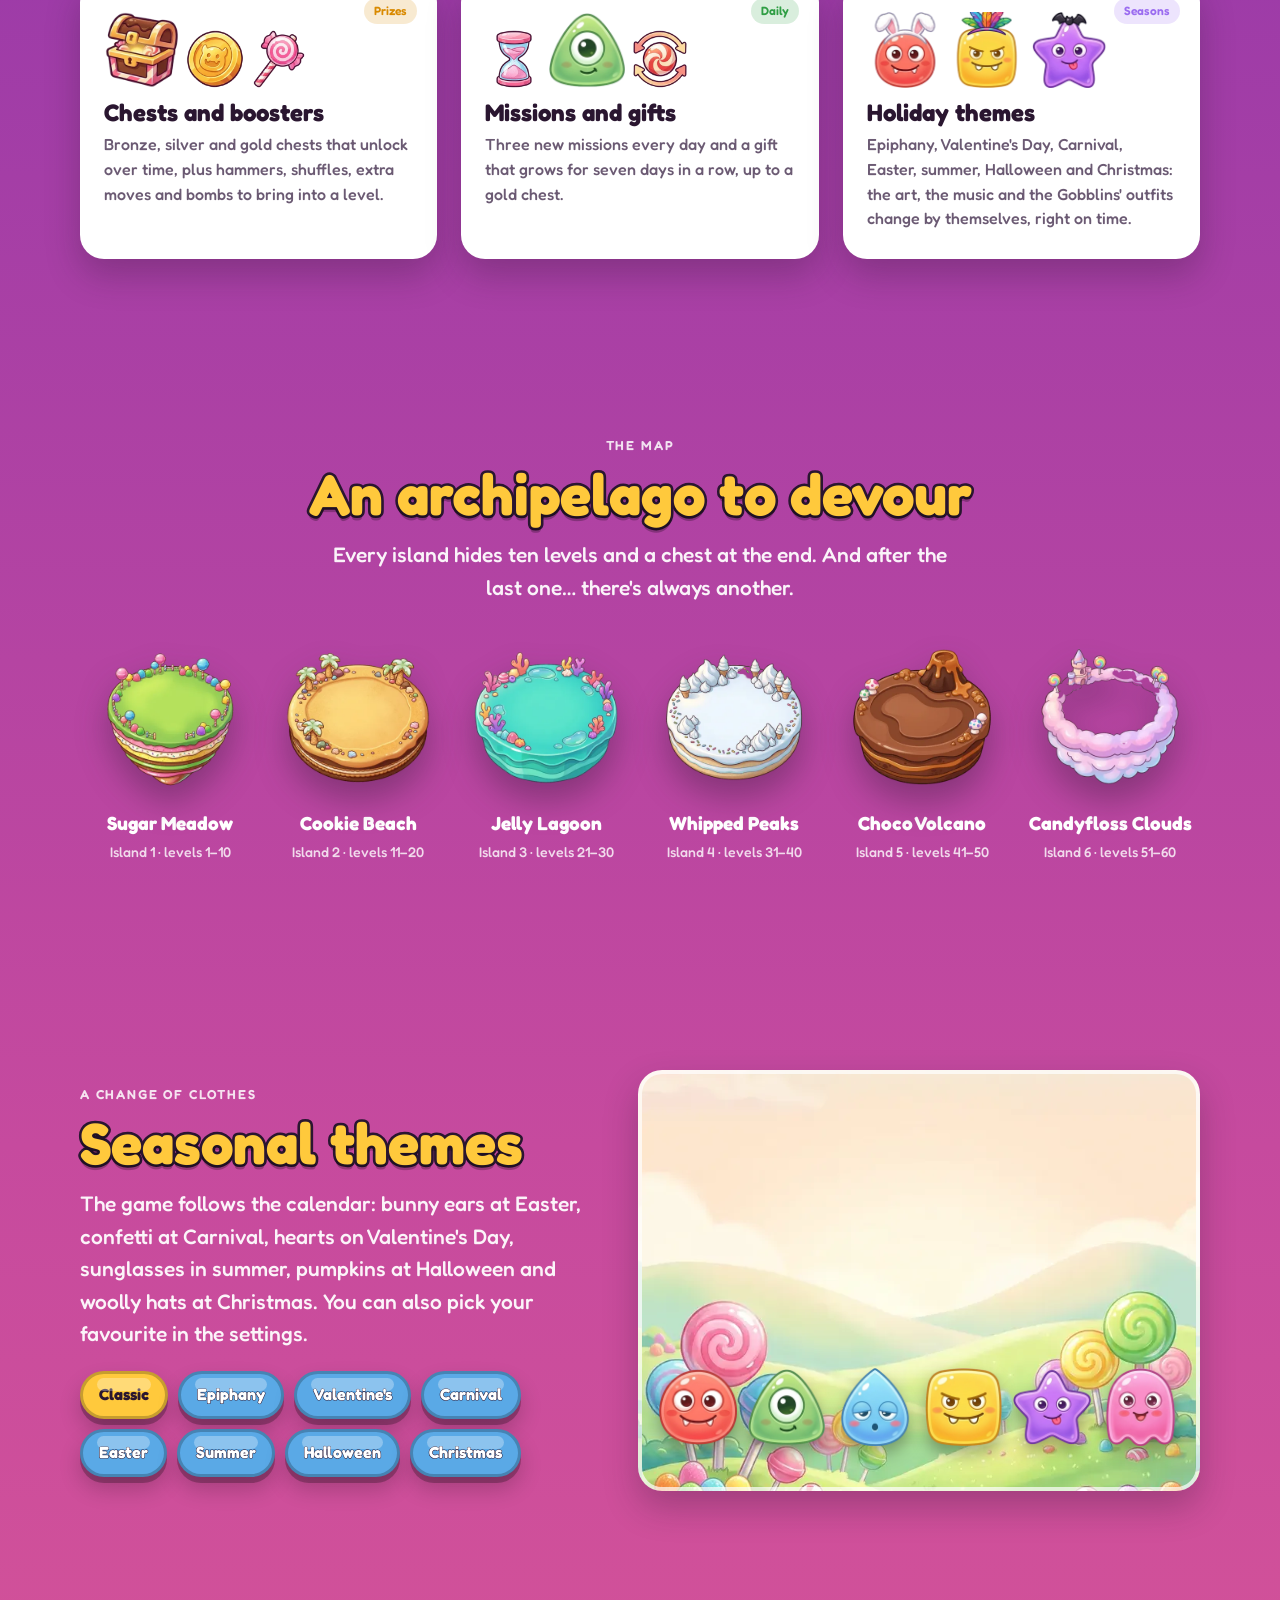
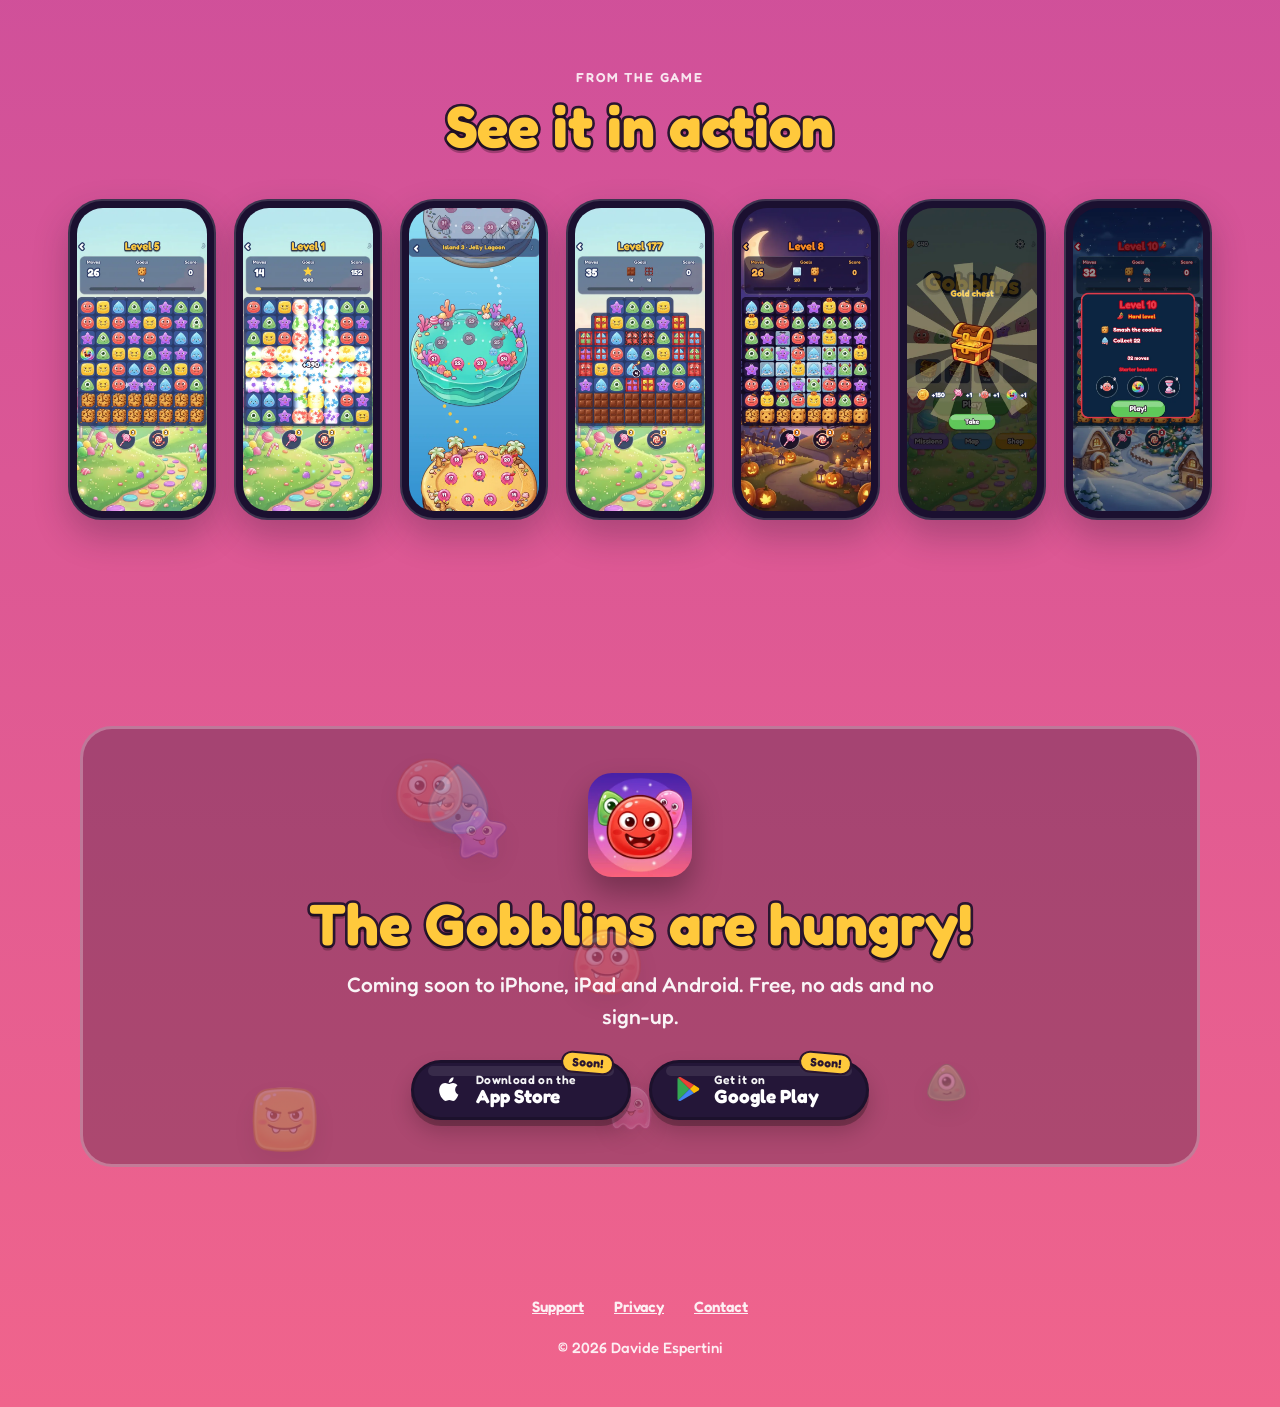
==== commit cf0d929e: "Gameplay video section Co-Authored-By: Claude Opus 5.5 <noreply@anthropic.com>" ====
--- a/index.html
+++ b/index.html
@@ -60,6 +60,19 @@
           </div>
           <div class="board" id="board" aria-label="Mini partita"></div>
           <p class="hint" data-i18n="hint">Nel gioco completo: strisce, bombe, arcobaleni e combo tra speciali</p>
+        </div>
+      </div>
+    </section>
+
+    <section id="video">
+      <div class="wrap watch">
+        <div class="reveal">
+          <p class="eyebrow" data-i18n="vidEyebrow">Guardalo in azione</p>
+          <h2 class="section-title candy" data-i18n="vidTitle">Dalla prima mossa alla festa</h2>
+          <p class="lead" data-i18n="vidLead">Un livello vero dell'isola 9: gabbie di liquirizia da spezzare, una bomba e un arcobaleno per partire forte e, alla fine, le mosse avanzate che diventano strisce esplosive.</p>
+        </div>
+        <div class="phone big reveal" style="--i: 1">
+          <video id="gameplay" src="assets/gameplay.mp4" poster="assets/gameplay-poster.webp" autoplay muted loop playsinline preload="metadata" width="540" height="1170"></video>
         </div>
       </div>
     </section>
--- a/style.css
+++ b/style.css
@@ -194,6 +194,11 @@
 .phone { width: var(--item); aspect-ratio: 9 / 19.5; border-radius: 34px; padding: 9px; background: #1b1030; box-shadow: var(--shadow), inset 0 0 0 2px rgba(255, 255, 255, 0.15); }
 .phone img { width: 100%; height: 100%; object-fit: cover; border-radius: 26px; }
 
+/* ── gameplay video ──────────────────────────────── */
+.watch { display: grid; gap: 30px; justify-items: center; text-align: center; }
+.phone.big { width: min(300px, 78vw); }
+.phone video { width: 100%; height: 100%; object-fit: cover; border-radius: 26px; display: block; background: #1b1030; }
+
 /* ── seasons ─────────────────────────────────────── */
 .seasons { display: grid; gap: 26px; align-items: center; }
 .tabs { display: flex; gap: 10px; flex-wrap: wrap; justify-content: center; margin-top: 20px; }
@@ -256,6 +261,9 @@
   .play { grid-template-columns: 1fr auto; text-align: left; justify-items: stretch; gap: 56px; }
   .play .lead { margin-inline: 0; }
   .features { grid-template-columns: repeat(3, 1fr); gap: 24px; }
+  .watch { grid-template-columns: 1fr auto; gap: 64px; text-align: left; justify-items: stretch; align-items: center; }
+  .watch .lead { margin-inline: 0; }
+  .phone.big { width: 320px; transform: rotate(2deg); }
   .seasons { grid-template-columns: 1fr 1.1fr; gap: 48px; }
   .seasons > div:first-child { text-align: left; }
   .seasons .lead { margin-inline: 0; }
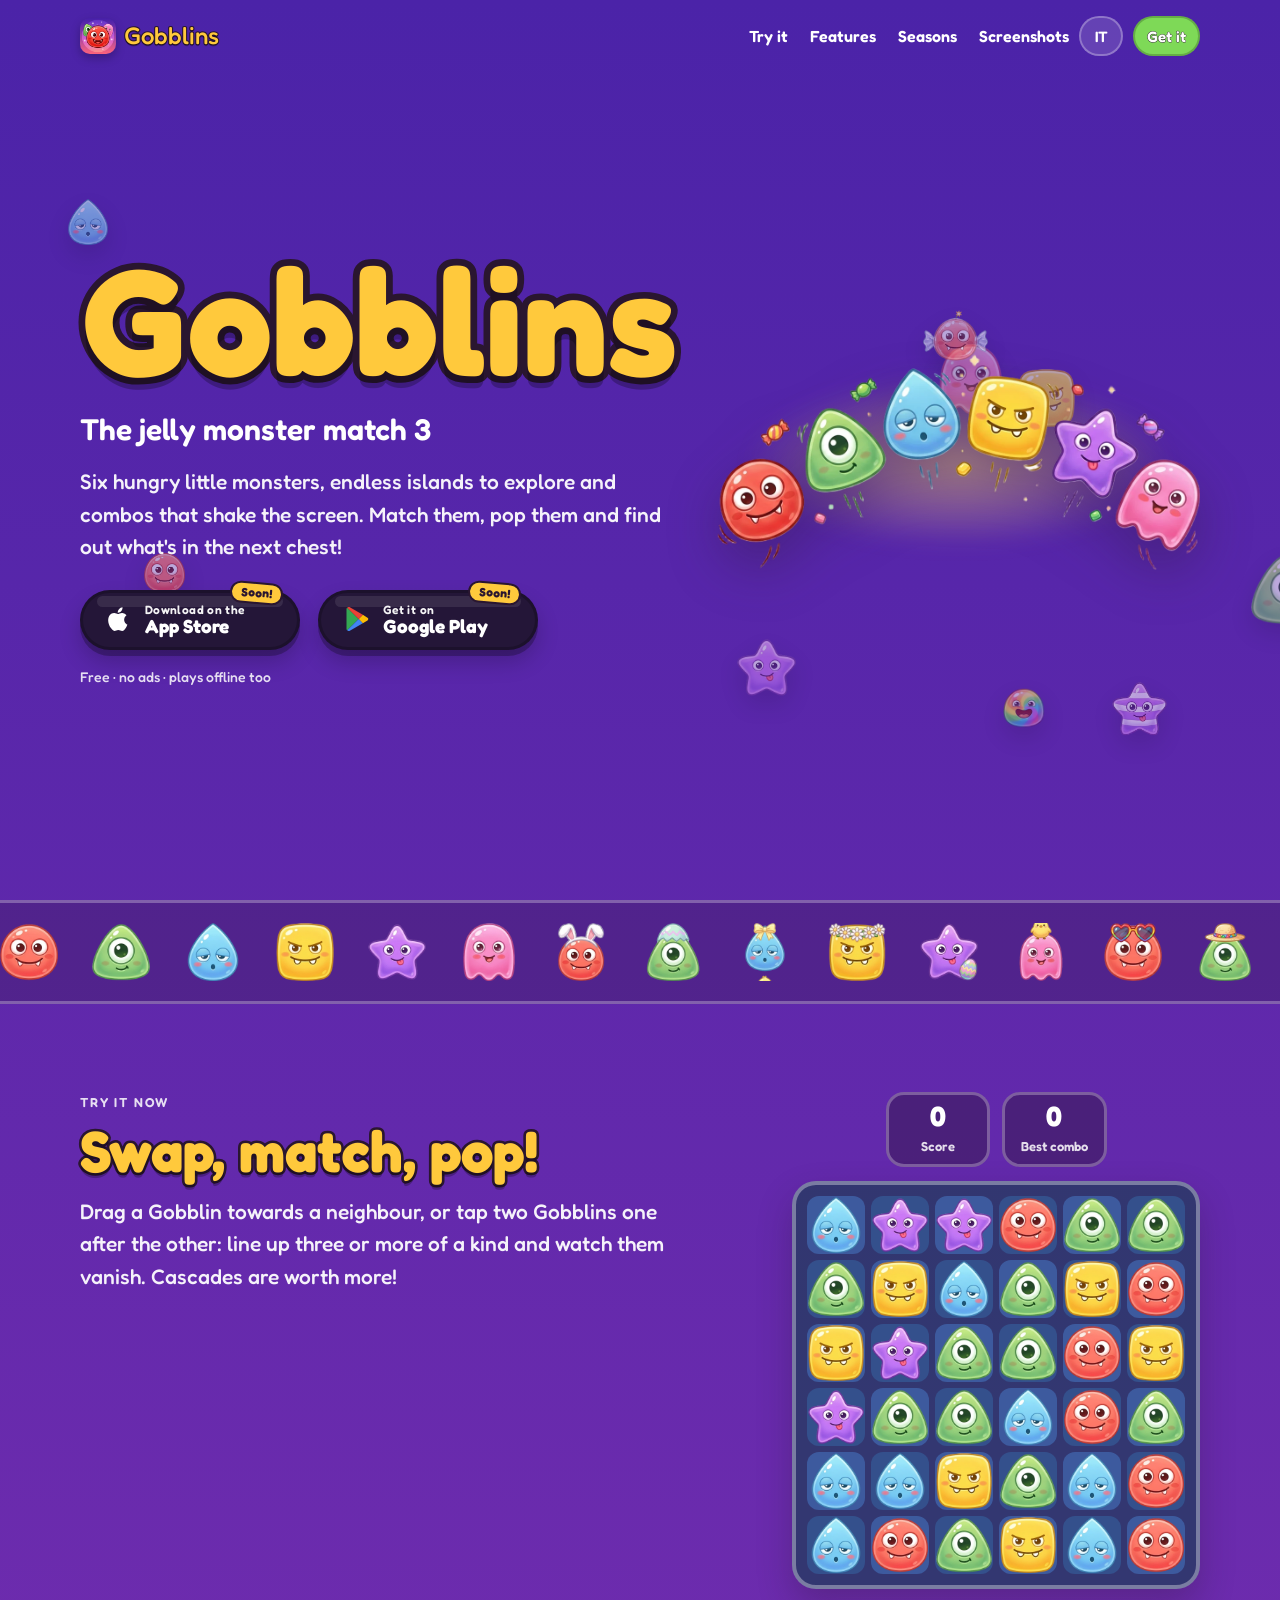
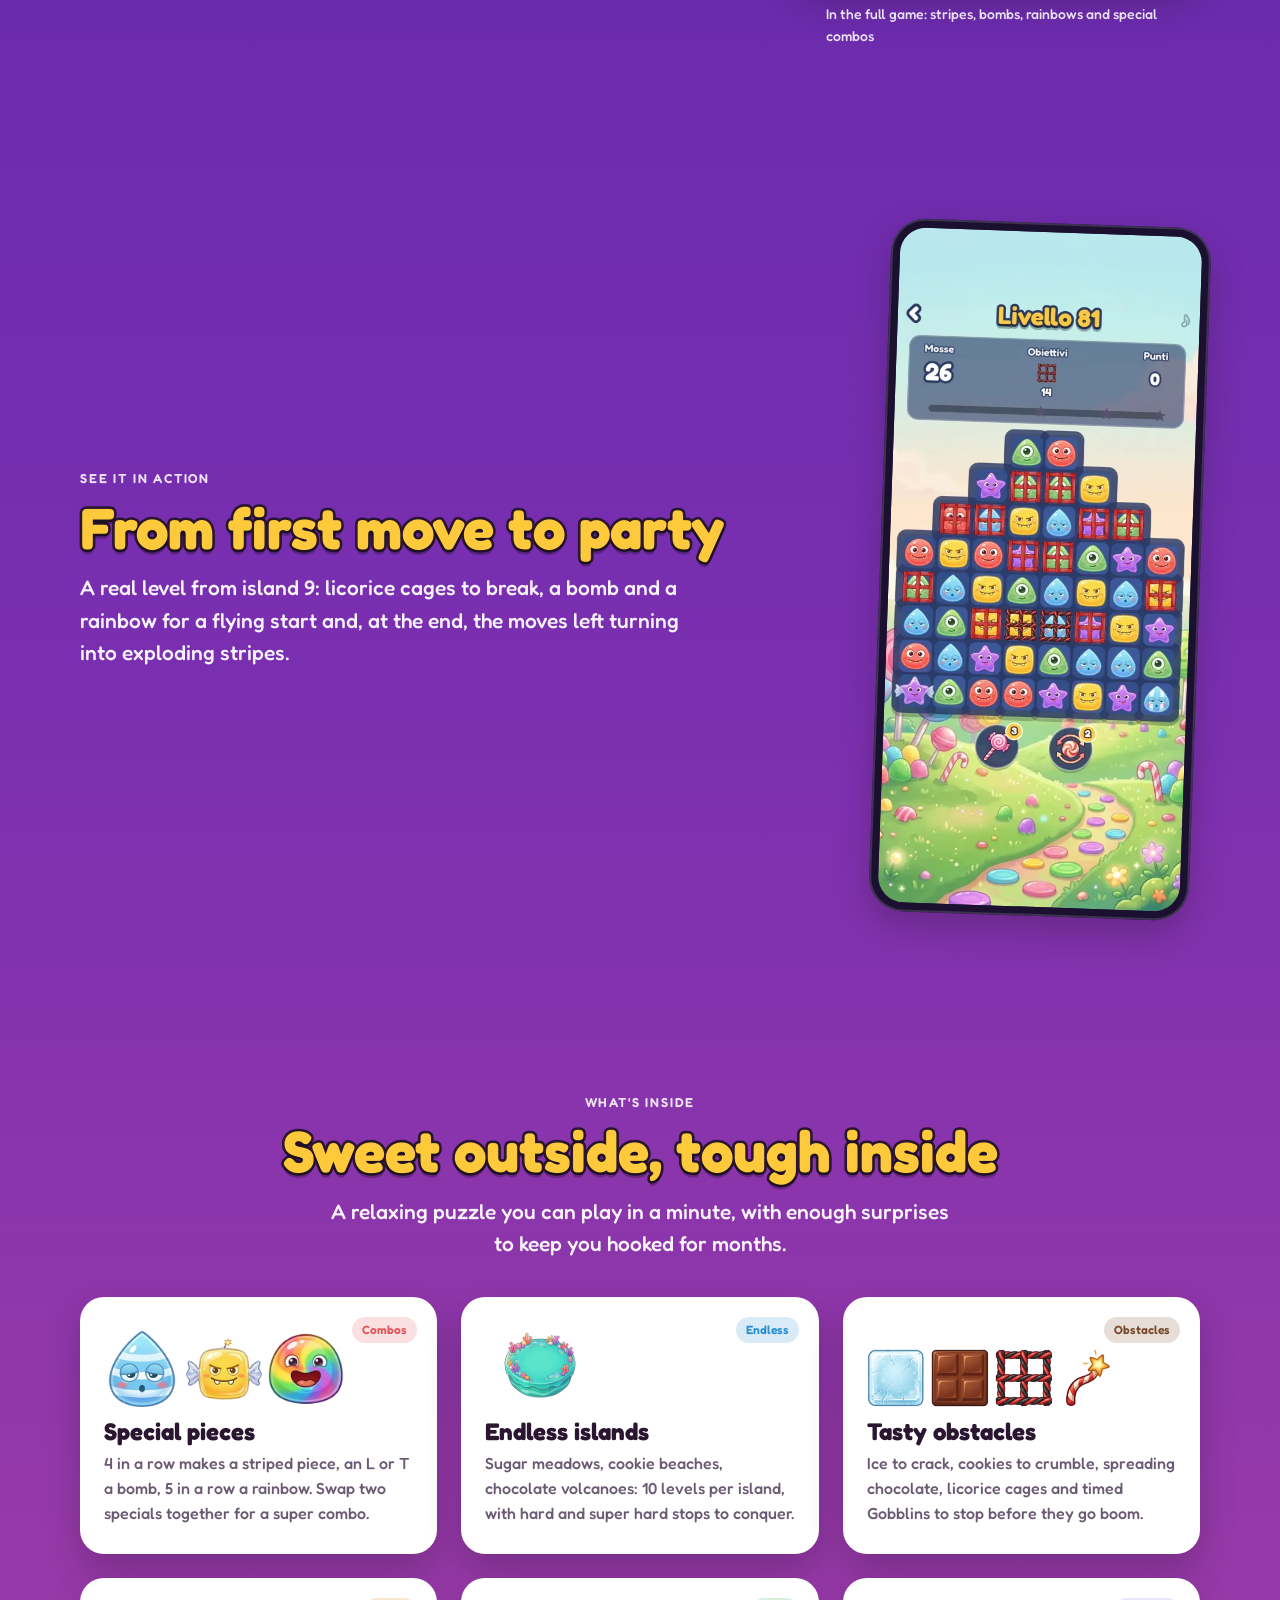
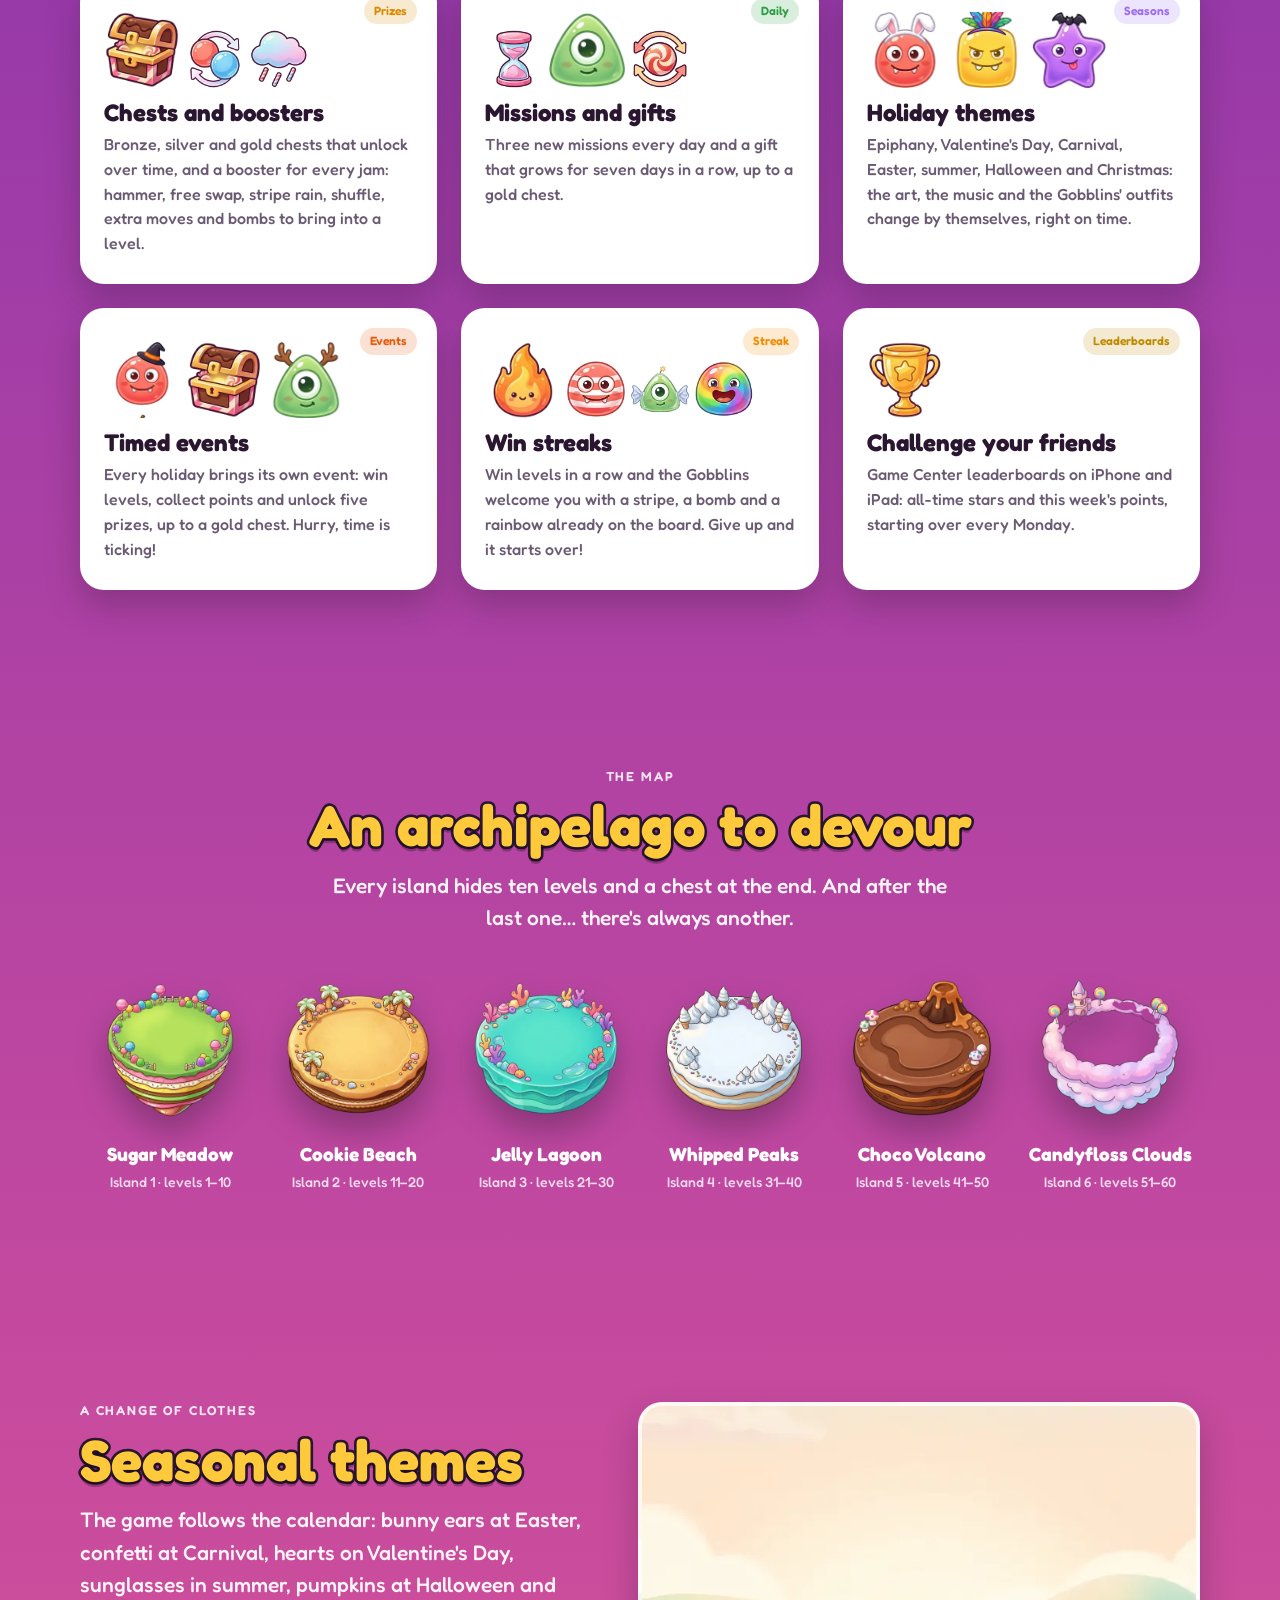
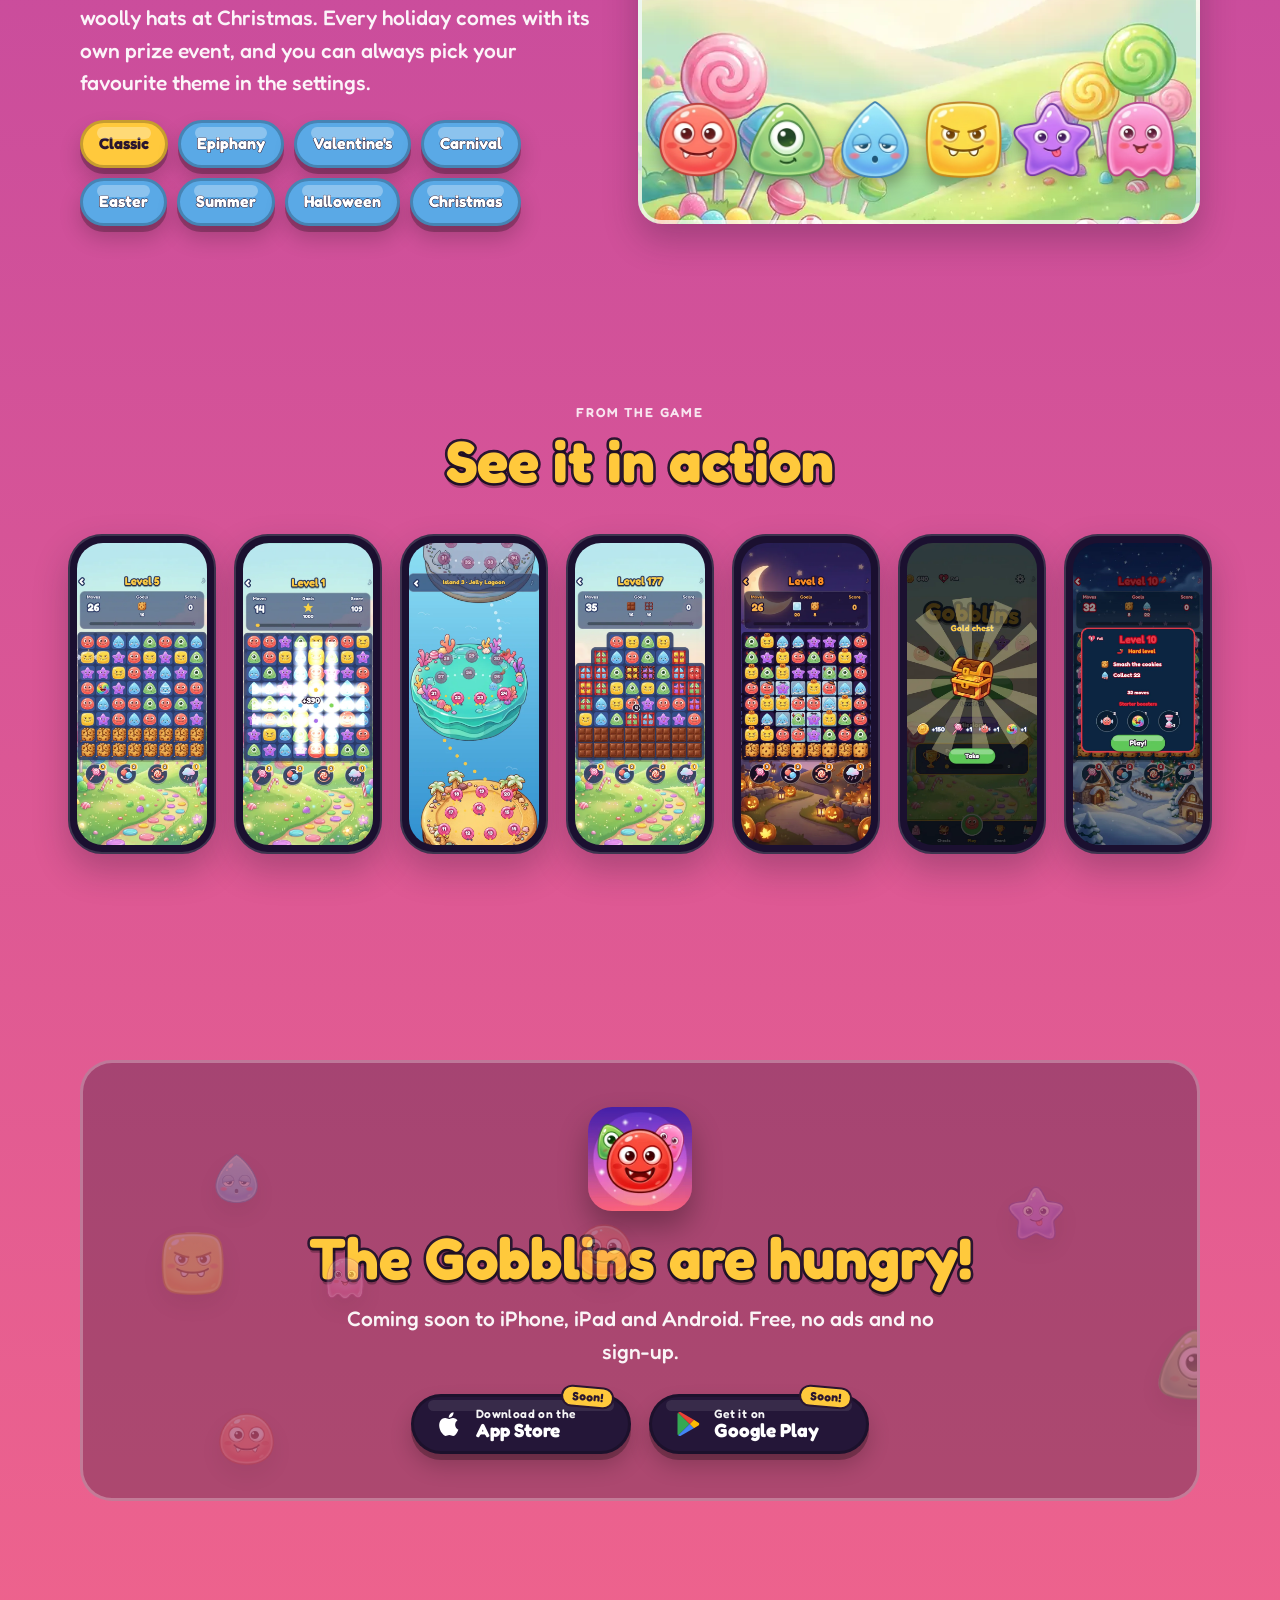
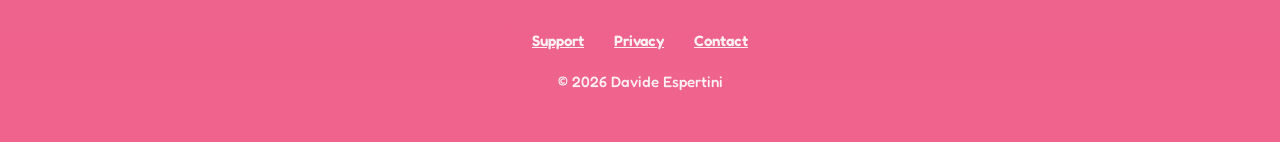
==== commit 11b56743: "Events, win streaks, leaderboards and new boosters; fresh screenshots Co-Authored-By: Claude Opus 5." ====
--- a/index.html
+++ b/index.html
@@ -4,7 +4,7 @@
     <meta charset="utf-8" />
     <meta name="viewport" content="width=device-width, initial-scale=1, viewport-fit=cover" />
     <title>Gobblins · Match 3 tra mostri di gelatina</title>
-    <meta name="description" content="Gobblins: il match 3 coi mostri di gelatina. Isole infinite, combo esplosive, forzieri, missioni giornaliere e stagioni a tema. Gratis, senza pubblicità." />
+    <meta name="description" content="Gobblins: il match 3 coi mostri di gelatina. Isole infinite, combo esplosive, forzieri, missioni giornaliere, eventi a tempo, classifiche e stagioni a tema. Gratis, senza pubblicità." />
     <meta name="theme-color" content="#4b23a8" />
     <meta property="og:title" content="Gobblins" />
     <meta property="og:description" content="Il match 3 coi mostri di gelatina · The jelly monster match 3" />
@@ -105,7 +105,7 @@
           </article>
           <article class="card reveal" style="--i: 0">
             <span class="chip" style="--chip: #d98a00" data-i18n="chipPrizes">Premi</span>
-            <div class="art"><img src="assets/chest.webp" alt="" /><img class="sm" src="assets/coin.webp" alt="" /><img class="sm" src="assets/hammer.webp" alt="" /></div>
+            <div class="art"><img src="assets/chest.webp" alt="" /><img class="sm" src="assets/swap.webp" alt="" /><img class="sm" src="assets/rain.webp" alt="" /></div>
             <h3 data-i18n="f4Title">Forzieri e potenziamenti</h3>
             <p data-i18n="f4Text">Forzieri di bronzo, argento e oro che si aprono col tempo, martello, mescolata, mosse extra e bombe da portare in partita.</p>
           </article>
@@ -120,6 +120,24 @@
             <div class="art"><img src="assets/easter-0.webp" alt="" /><img src="assets/carnival-3.webp" alt="" /><img src="assets/halloween-4.webp" alt="" /></div>
             <h3 data-i18n="f6Title">Feste a tema</h3>
             <p data-i18n="f6Text">Befana, San Valentino, Carnevale, Pasqua, estate, Halloween e Natale: grafica, musica e vestiti dei Gobblins cambiano da soli, al momento giusto.</p>
+          </article>
+          <article class="card reveal" style="--i: 0">
+            <span class="chip" style="--chip: #e8590c" data-i18n="chipEvents">Eventi</span>
+            <div class="art"><img src="assets/halloween-0.webp" alt="" /><img src="assets/chest.webp" alt="" /><img src="assets/christmas-1.webp" alt="" /></div>
+            <h3 data-i18n="f7Title">Eventi a tempo</h3>
+            <p data-i18n="f7Text">Ogni festa porta il suo evento: vinci livelli, accumula punti e sblocca cinque premi, fino al forziere d'oro. Sbrigati, il tempo stringe!</p>
+          </article>
+          <article class="card reveal" style="--i: 1">
+            <span class="chip" style="--chip: #f08c00" data-i18n="chipStreak">Serie</span>
+            <div class="art"><img src="assets/flame.webp" alt="" /><img class="sm" src="assets/lineH-0.webp" alt="" /><img class="sm" src="assets/bomb-1.webp" alt="" /><img class="sm" src="assets/rainbow.webp" alt="" /></div>
+            <h3 data-i18n="f8Title">Serie di vittorie</h3>
+            <p data-i18n="f8Text">Vinci livelli di fila e i Gobblins ti aspettano con una striscia, una bomba e un arcobaleno già in campo. Arrenditi e si riparte da zero!</p>
+          </article>
+          <article class="card reveal" style="--i: 2">
+            <span class="chip" style="--chip: #c08a00" data-i18n="chipRanks">Classifiche</span>
+            <div class="art"><img src="assets/trophy.webp" alt="" /></div>
+            <h3 data-i18n="f9Title">Sfida gli amici</h3>
+            <p data-i18n="f9Text">Classifiche su Game Center per iPhone e iPad: le stelle di sempre e i punti della settimana, che ripartono ogni lunedì.</p>
           </article>
         </div>
       </div>
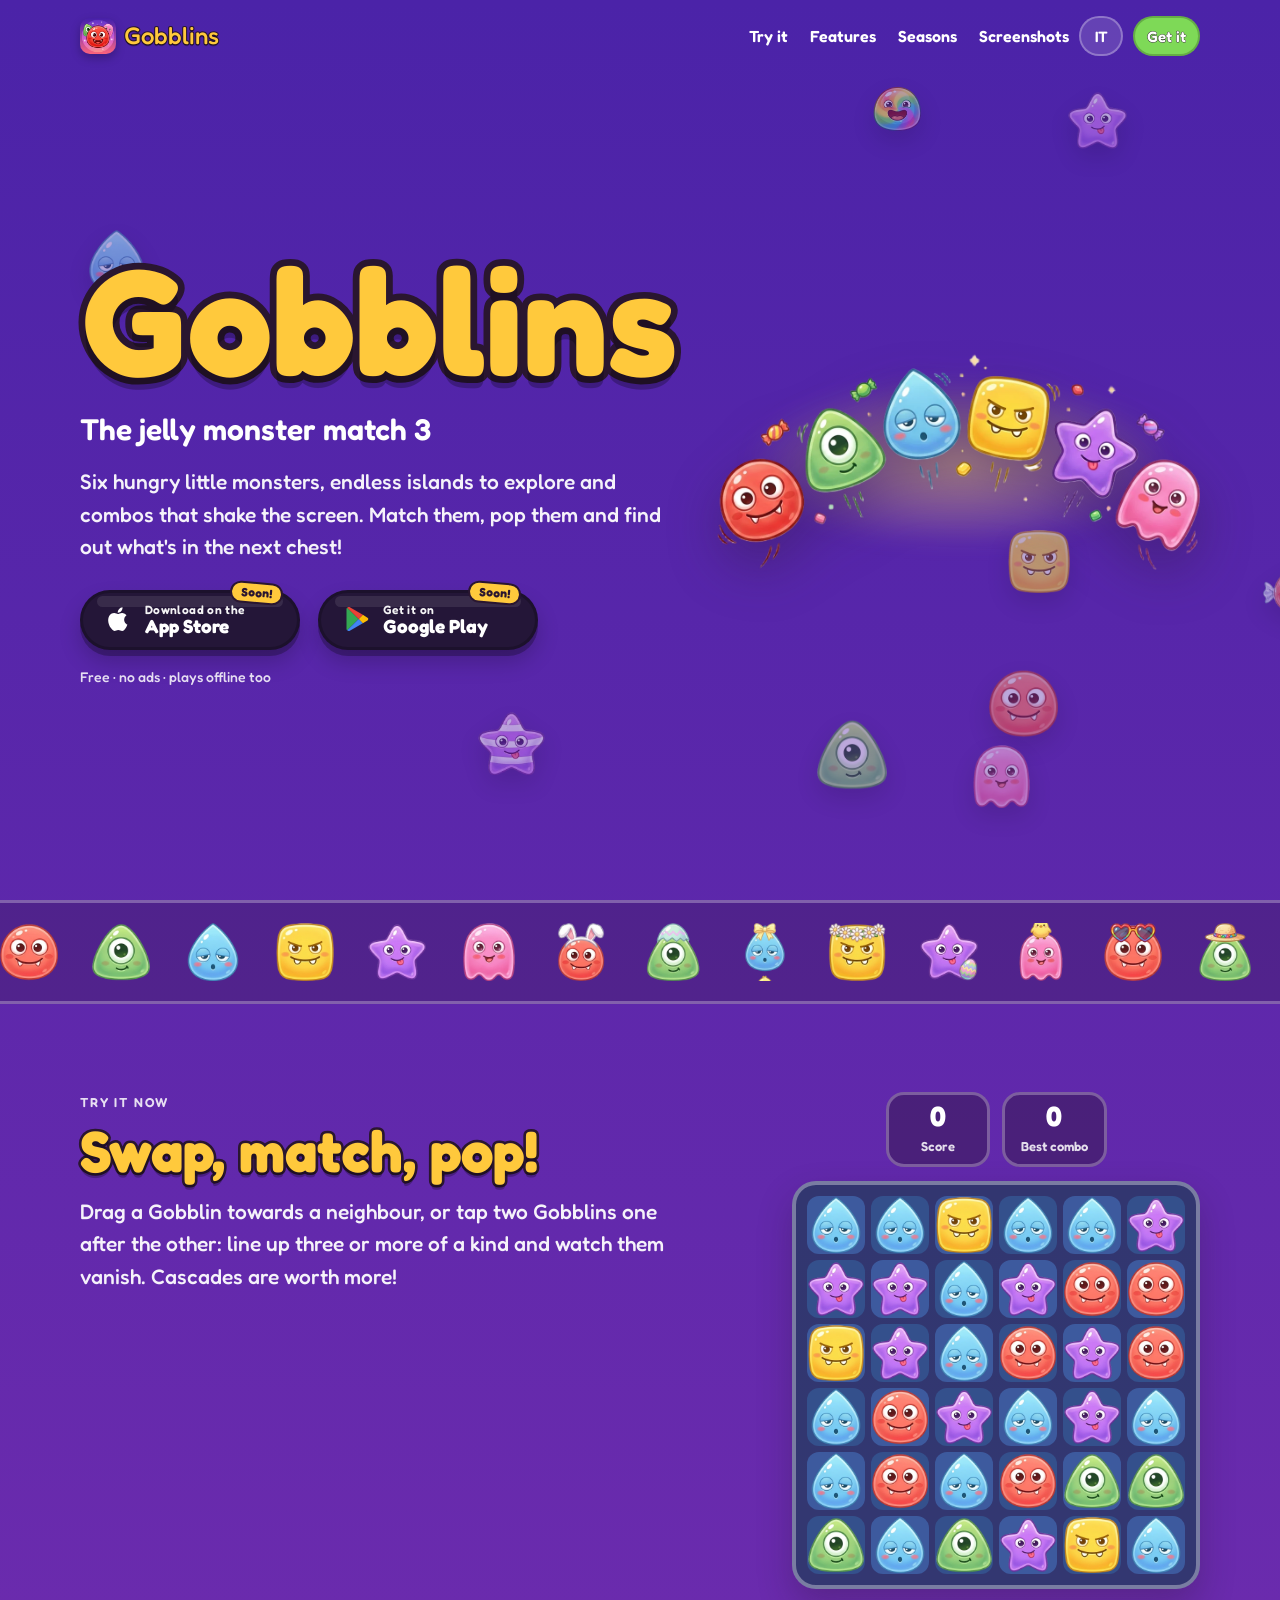
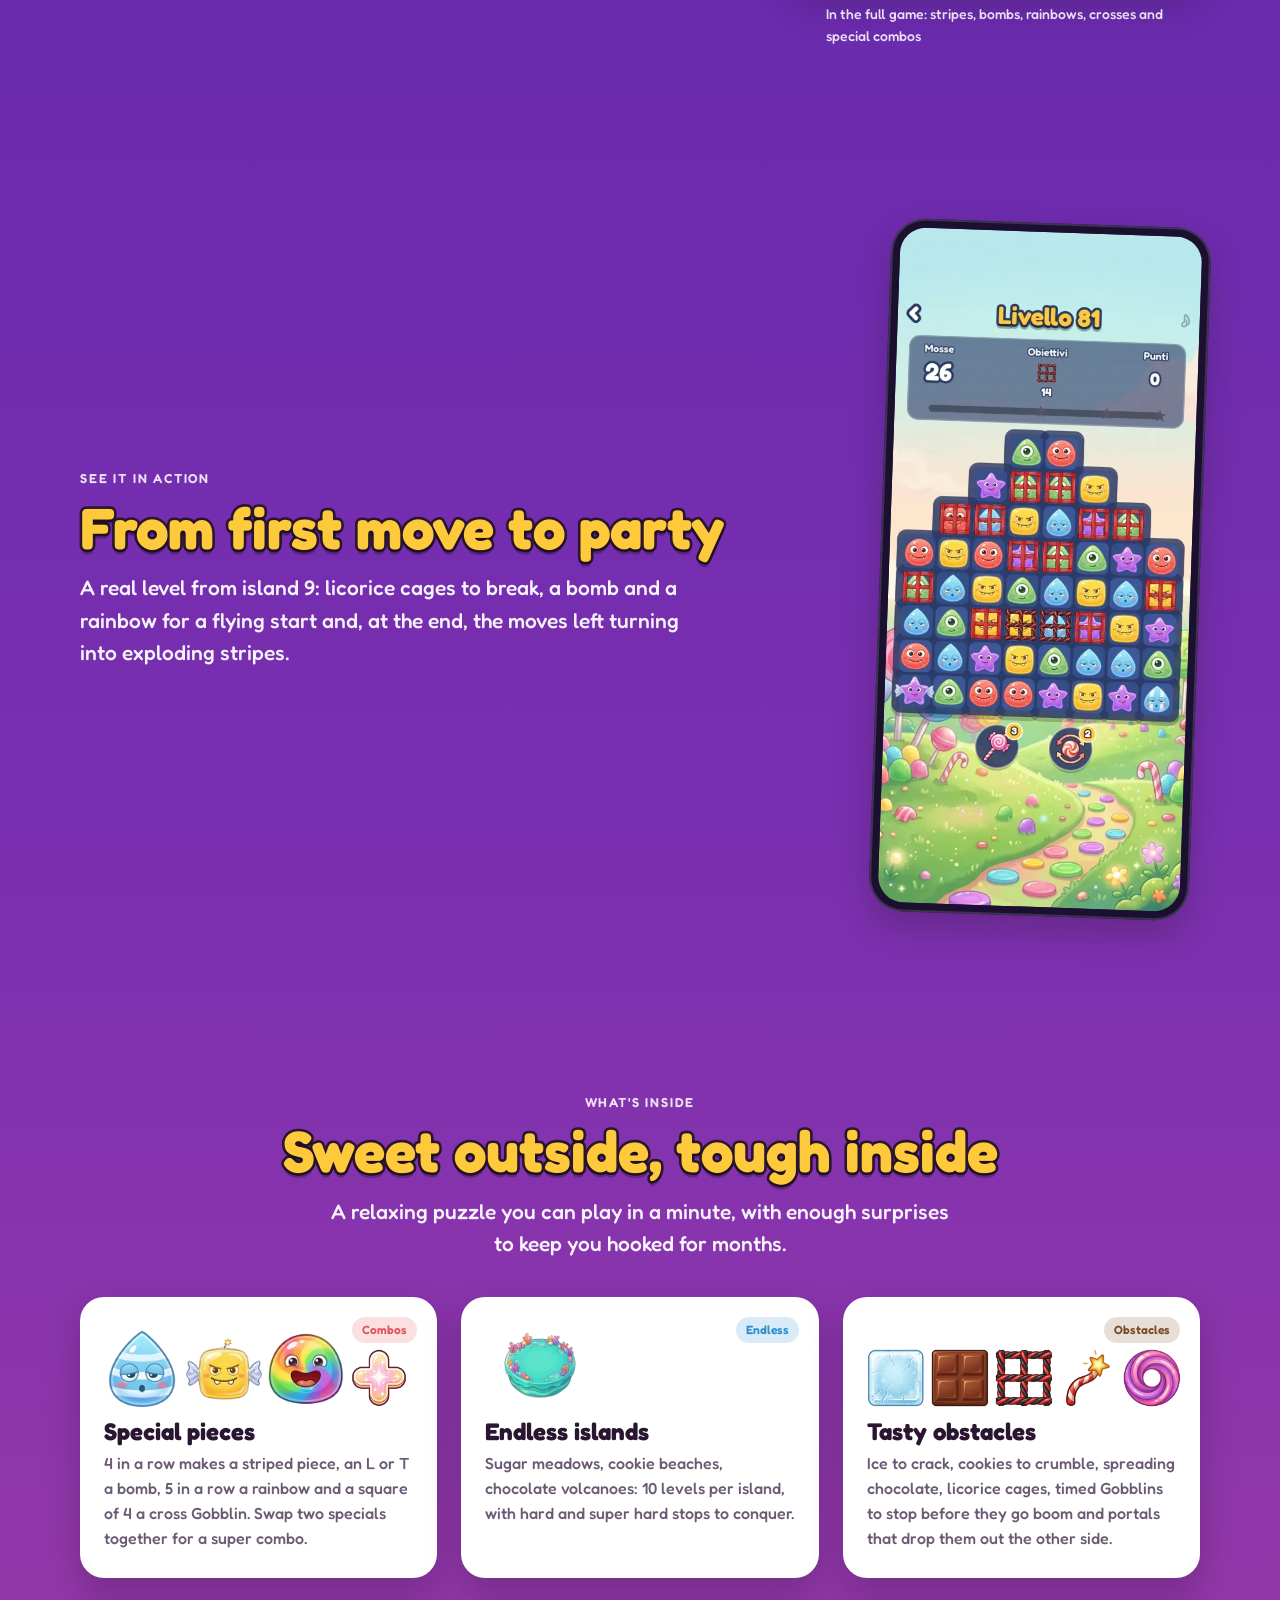
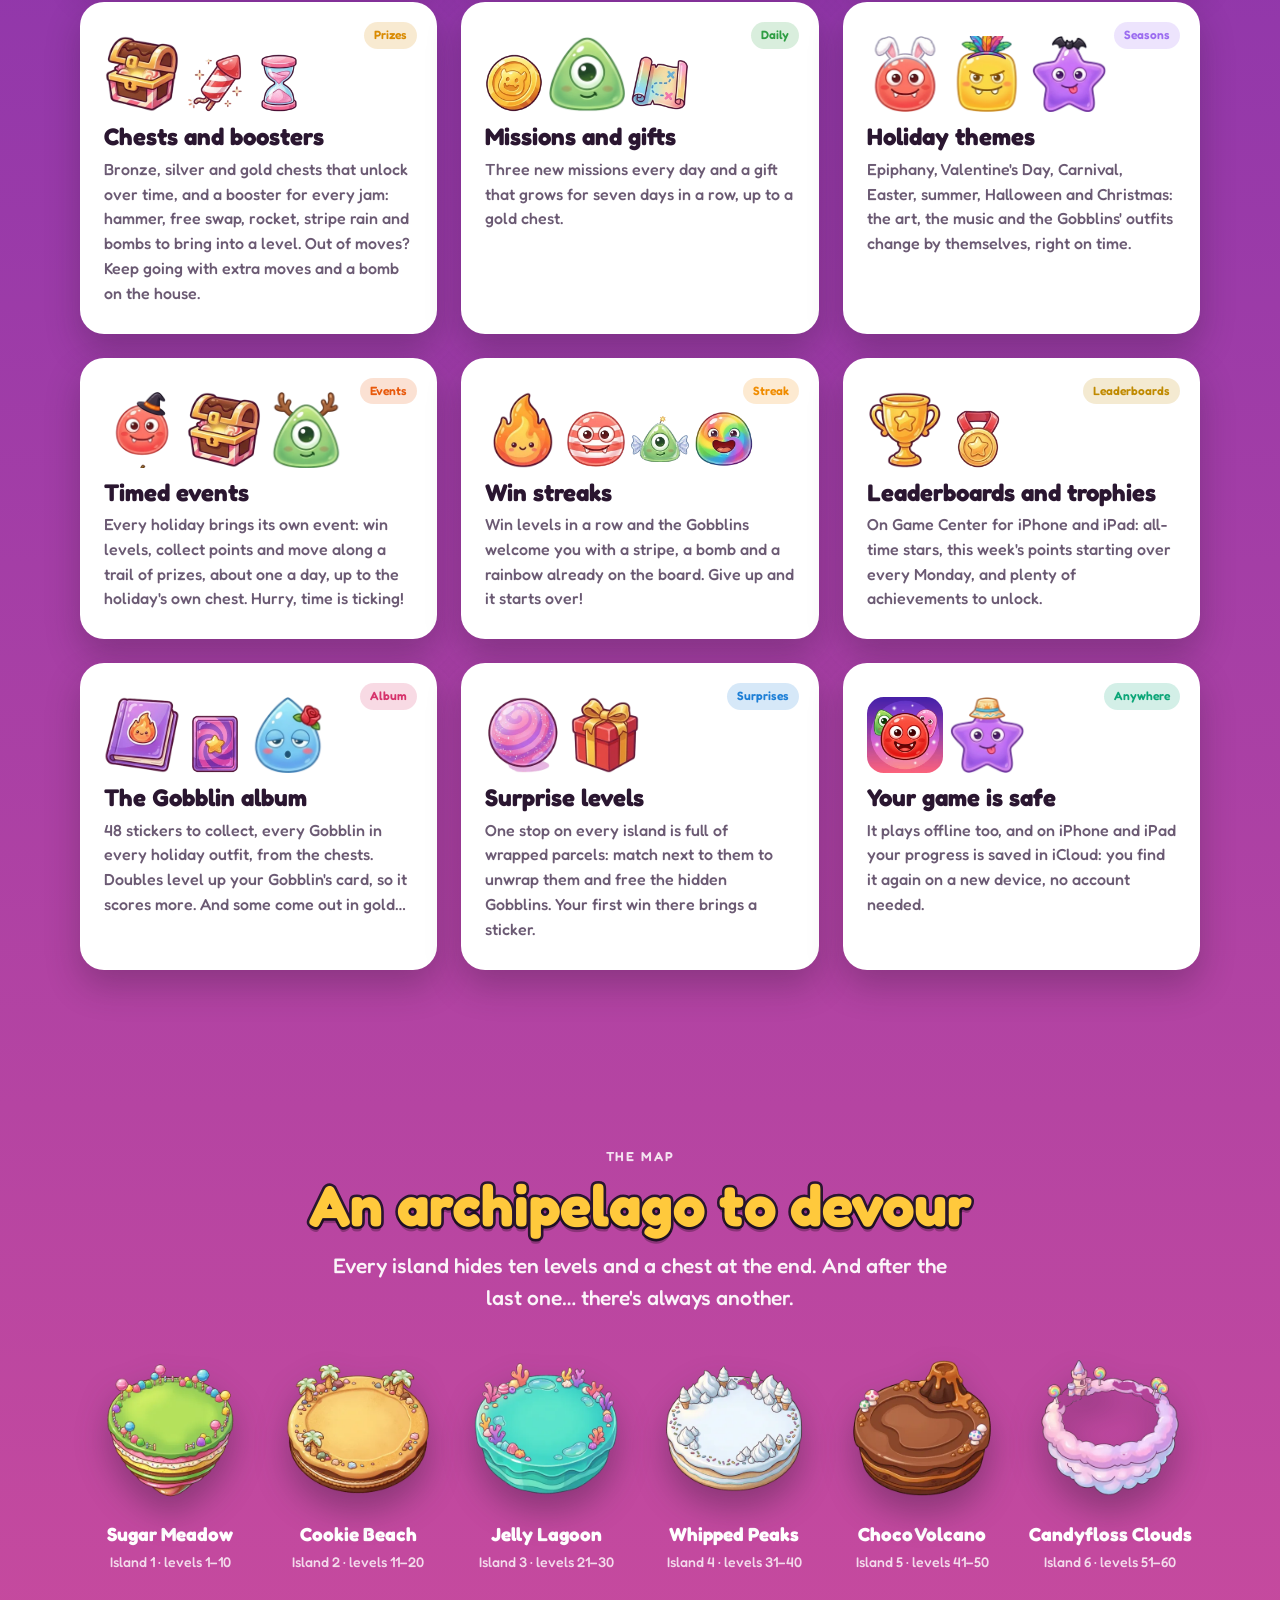
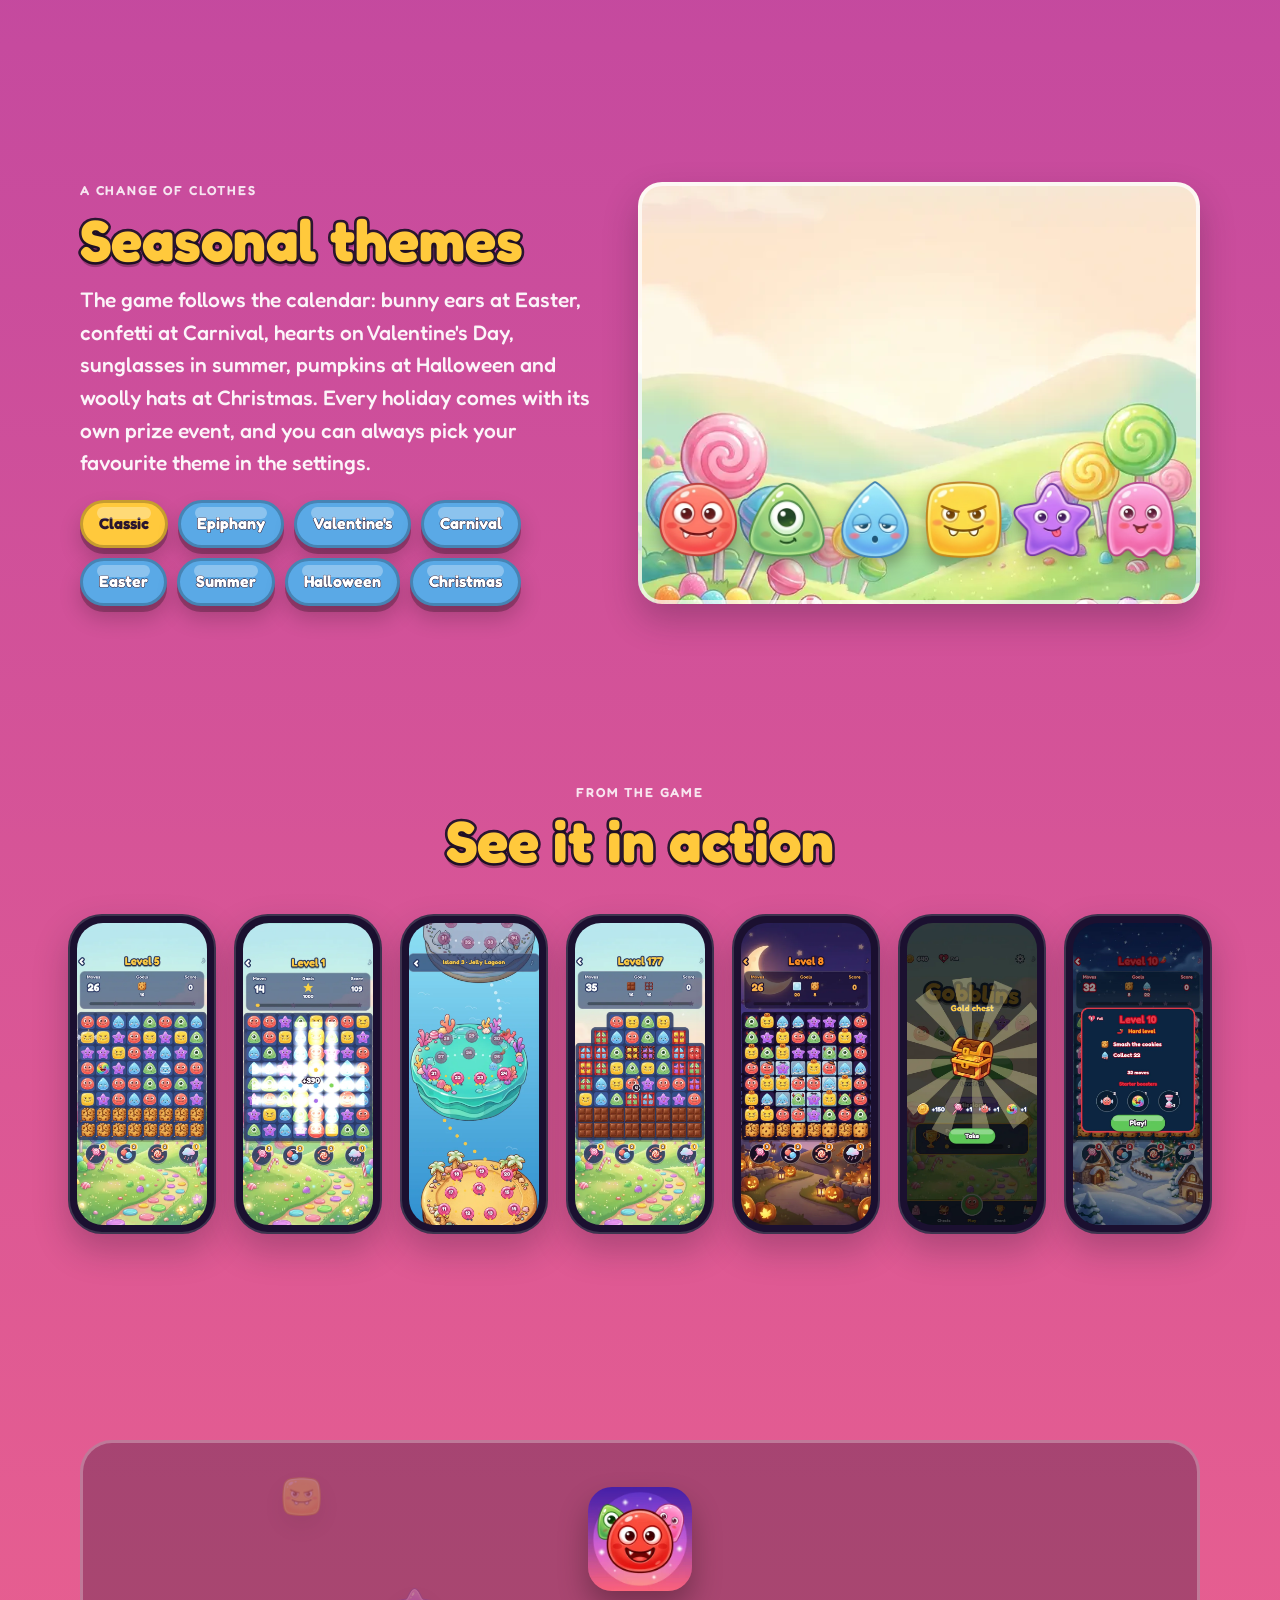
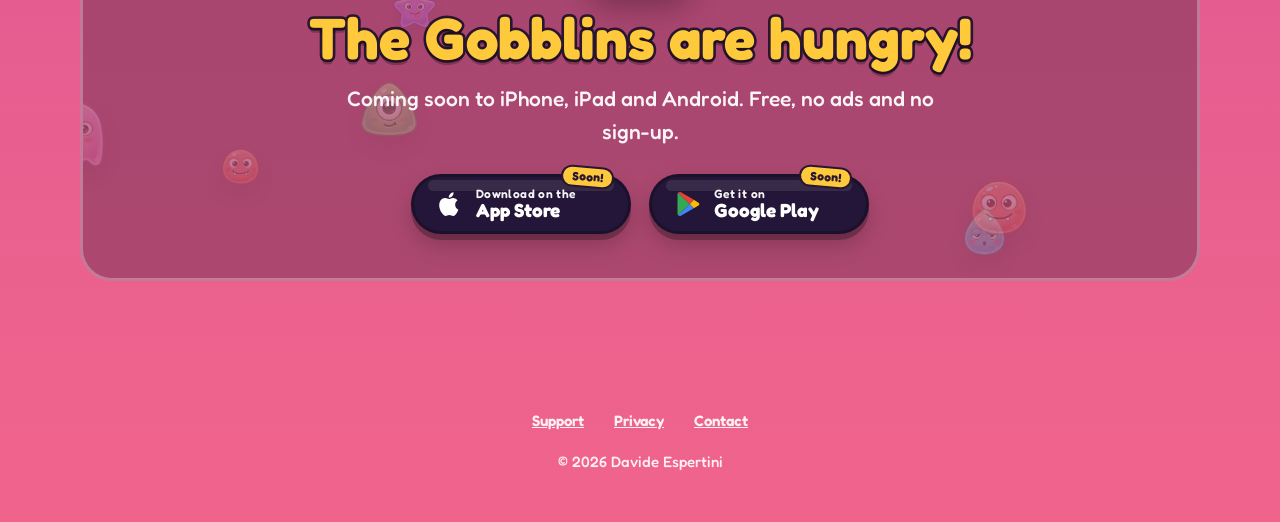
==== commit d5e3d83b: "Site: new features (cross Gobblin, rocket, portals, continue with a bomb, event trail, album, surpri" ====
--- a/index.html
+++ b/index.html
@@ -59,7 +59,7 @@
             <div><b id="best">0</b><span data-i18n="best">Combo migliore</span></div>
           </div>
           <div class="board" id="board" aria-label="Mini partita"></div>
-          <p class="hint" data-i18n="hint">Nel gioco completo: strisce, bombe, arcobaleni e combo tra speciali</p>
+          <p class="hint" data-i18n="hint">Nel gioco completo: strisce, bombe, arcobaleni, croci e combo tra speciali</p>
         </div>
       </div>
     </section>
@@ -87,9 +87,9 @@
         <div class="features">
           <article class="card reveal" style="--i: 0">
             <span class="chip" style="--chip: #e0565b" data-i18n="chipCombo">Combo</span>
-            <div class="art"><img src="assets/lineH-2.webp" alt="" /><img src="assets/bomb-3.webp" alt="" /><img src="assets/rainbow.webp" alt="" /></div>
+            <div class="art"><img src="assets/lineH-2.webp" alt="" /><img src="assets/bomb-3.webp" alt="" /><img src="assets/rainbow.webp" alt="" /><img class="sm" src="assets/cross.webp" alt="" /></div>
             <h3 data-i18n="f1Title">Pezzi speciali</h3>
-            <p data-i18n="f1Text">4 in fila fanno un pezzo a strisce, una L o una T una bomba, 5 in fila l'arcobaleno. Scambia due speciali tra loro per una super combo.</p>
+            <p data-i18n="f1Text">4 in fila fanno un pezzo a strisce, una L o una T una bomba, 5 in fila l'arcobaleno e un quadrato di 4 il Gobblin a croce. Scambia due speciali tra loro per una super combo.</p>
           </article>
           <article class="card reveal" style="--i: 1">
             <span class="chip" style="--chip: #2a8fd0" data-i18n="chipEndless">Infinito</span>
@@ -99,19 +99,19 @@
           </article>
           <article class="card reveal" style="--i: 2">
             <span class="chip" style="--chip: #7b4a2a" data-i18n="chipObstacles">Ostacoli</span>
-            <div class="art"><img class="sm" src="assets/ice2.webp" alt="" /><img class="sm" src="assets/chocolate.webp" alt="" /><img class="sm" src="assets/cage2.webp" alt="" /><img class="sm" src="assets/fuse.webp" alt="" /></div>
+            <div class="art"><img class="sm" src="assets/ice2.webp" alt="" /><img class="sm" src="assets/chocolate.webp" alt="" /><img class="sm" src="assets/cage2.webp" alt="" /><img class="sm" src="assets/fuse.webp" alt="" /><img class="sm" src="assets/portalA.webp" alt="" /></div>
             <h3 data-i18n="f3Title">Ostacoli golosi</h3>
-            <p data-i18n="f3Text">Ghiaccio da rompere, biscotti da sbriciolare, cioccolato che si espande, gabbie di liquirizia e Gobblins a tempo da fermare prima del boom.</p>
+            <p data-i18n="f3Text">Ghiaccio da rompere, biscotti da sbriciolare, cioccolato che si espande, gabbie di liquirizia, Gobblins a tempo da fermare prima del boom e portali che li fanno cadere dall'altra parte.</p>
           </article>
           <article class="card reveal" style="--i: 0">
             <span class="chip" style="--chip: #d98a00" data-i18n="chipPrizes">Premi</span>
-            <div class="art"><img src="assets/chest.webp" alt="" /><img class="sm" src="assets/swap.webp" alt="" /><img class="sm" src="assets/rain.webp" alt="" /></div>
+            <div class="art"><img src="assets/chest.webp" alt="" /><img class="sm" src="assets/rocket.webp" alt="" /><img class="sm" src="assets/moves.webp" alt="" /></div>
             <h3 data-i18n="f4Title">Forzieri e potenziamenti</h3>
-            <p data-i18n="f4Text">Forzieri di bronzo, argento e oro che si aprono col tempo, martello, mescolata, mosse extra e bombe da portare in partita.</p>
+            <p data-i18n="f4Text">Forzieri di bronzo, argento e oro che si aprono col tempo, e un potenziamento per ogni guaio: martello, scambio libero, razzo, pioggia di strisce e bombe da portare in partita. Finite le mosse? Continui con mosse in più e una bomba in regalo.</p>
           </article>
           <article class="card reveal" style="--i: 1">
             <span class="chip" style="--chip: #2f9e44" data-i18n="chipDaily">Ogni giorno</span>
-            <div class="art"><img class="sm" src="assets/moves.webp" alt="" /><img src="assets/classic-1.webp" alt="" /><img class="sm" src="assets/shuffle.webp" alt="" /></div>
+            <div class="art"><img class="sm" src="assets/coin.webp" alt="" /><img src="assets/classic-1.webp" alt="" /><img class="sm" src="assets/scroll.webp" alt="" /></div>
             <h3 data-i18n="f5Title">Missioni e regali</h3>
             <p data-i18n="f5Text">Tre missioni nuove ogni giorno e un regalo che cresce per sette giorni di fila, fino al forziere d'oro.</p>
           </article>
@@ -125,7 +125,7 @@
             <span class="chip" style="--chip: #e8590c" data-i18n="chipEvents">Eventi</span>
             <div class="art"><img src="assets/halloween-0.webp" alt="" /><img src="assets/chest.webp" alt="" /><img src="assets/christmas-1.webp" alt="" /></div>
             <h3 data-i18n="f7Title">Eventi a tempo</h3>
-            <p data-i18n="f7Text">Ogni festa porta il suo evento: vinci livelli, accumula punti e sblocca cinque premi, fino al forziere d'oro. Sbrigati, il tempo stringe!</p>
+            <p data-i18n="f7Text">Ogni festa porta il suo evento: vinci livelli, accumula punti e avanza su un percorso di premi, circa uno al giorno, fino al forziere della festa. Sbrigati, il tempo stringe!</p>
           </article>
           <article class="card reveal" style="--i: 1">
             <span class="chip" style="--chip: #f08c00" data-i18n="chipStreak">Serie</span>
@@ -135,9 +135,27 @@
           </article>
           <article class="card reveal" style="--i: 2">
             <span class="chip" style="--chip: #c08a00" data-i18n="chipRanks">Classifiche</span>
-            <div class="art"><img src="assets/trophy.webp" alt="" /></div>
-            <h3 data-i18n="f9Title">Sfida gli amici</h3>
-            <p data-i18n="f9Text">Classifiche su Game Center per iPhone e iPad: le stelle di sempre e i punti della settimana, che ripartono ogni lunedì.</p>
+            <div class="art"><img src="assets/trophy.webp" alt="" /><img class="sm" src="assets/medal.webp" alt="" /></div>
+            <h3 data-i18n="f9Title">Classifiche e trofei</h3>
+            <p data-i18n="f9Text">Su Game Center per iPhone e iPad: le stelle di sempre, i punti della settimana che ripartono ogni lunedì e tanti traguardi da sbloccare.</p>
+          </article>
+          <article class="card reveal" style="--i: 0">
+            <span class="chip" style="--chip: #d6336c" data-i18n="chipAlbum">Album</span>
+            <div class="art"><img src="assets/album.webp" alt="" /><img class="sm" src="assets/cardBack.webp" alt="" /><img src="assets/valentine-2.webp" alt="" /></div>
+            <h3 data-i18n="f10Title">L'album dei Gobblins</h3>
+            <p data-i18n="f10Text">48 figurine da collezionare, ogni Gobblin con il vestito di ogni festa, dai forzieri. Le doppie fanno crescere la carta del tuo Gobblin, che fa più punti. E qualcuna esce d'oro…</p>
+          </article>
+          <article class="card reveal" style="--i: 1">
+            <span class="chip" style="--chip: #1c7ed6" data-i18n="chipSurprise">Sorprese</span>
+            <div class="art"><img src="assets/surpriseClassic.webp" alt="" /><img src="assets/surpriseChristmas.webp" alt="" /></div>
+            <h3 data-i18n="f11Title">Livelli sorpresa</h3>
+            <p data-i18n="f11Text">Una tappa per isola è piena di pacchi chiusi: abbinaci accanto per scartarli e liberare i Gobblins nascosti. La prima vittoria ti regala una figurina.</p>
+          </article>
+          <article class="card reveal" style="--i: 2">
+            <span class="chip" style="--chip: #0ca678" data-i18n="chipAnywhere">Sempre con te</span>
+            <div class="art"><img src="assets/icon.webp" alt="" style="border-radius: 22%" /><img src="assets/summer-4.webp" alt="" /></div>
+            <h3 data-i18n="f12Title">La partita è al sicuro</h3>
+            <p data-i18n="f12Text">Si gioca anche offline, e su iPhone e iPad i progressi si salvano in iCloud: li ritrovi su un nuovo dispositivo, senza account.</p>
           </article>
         </div>
       </div>
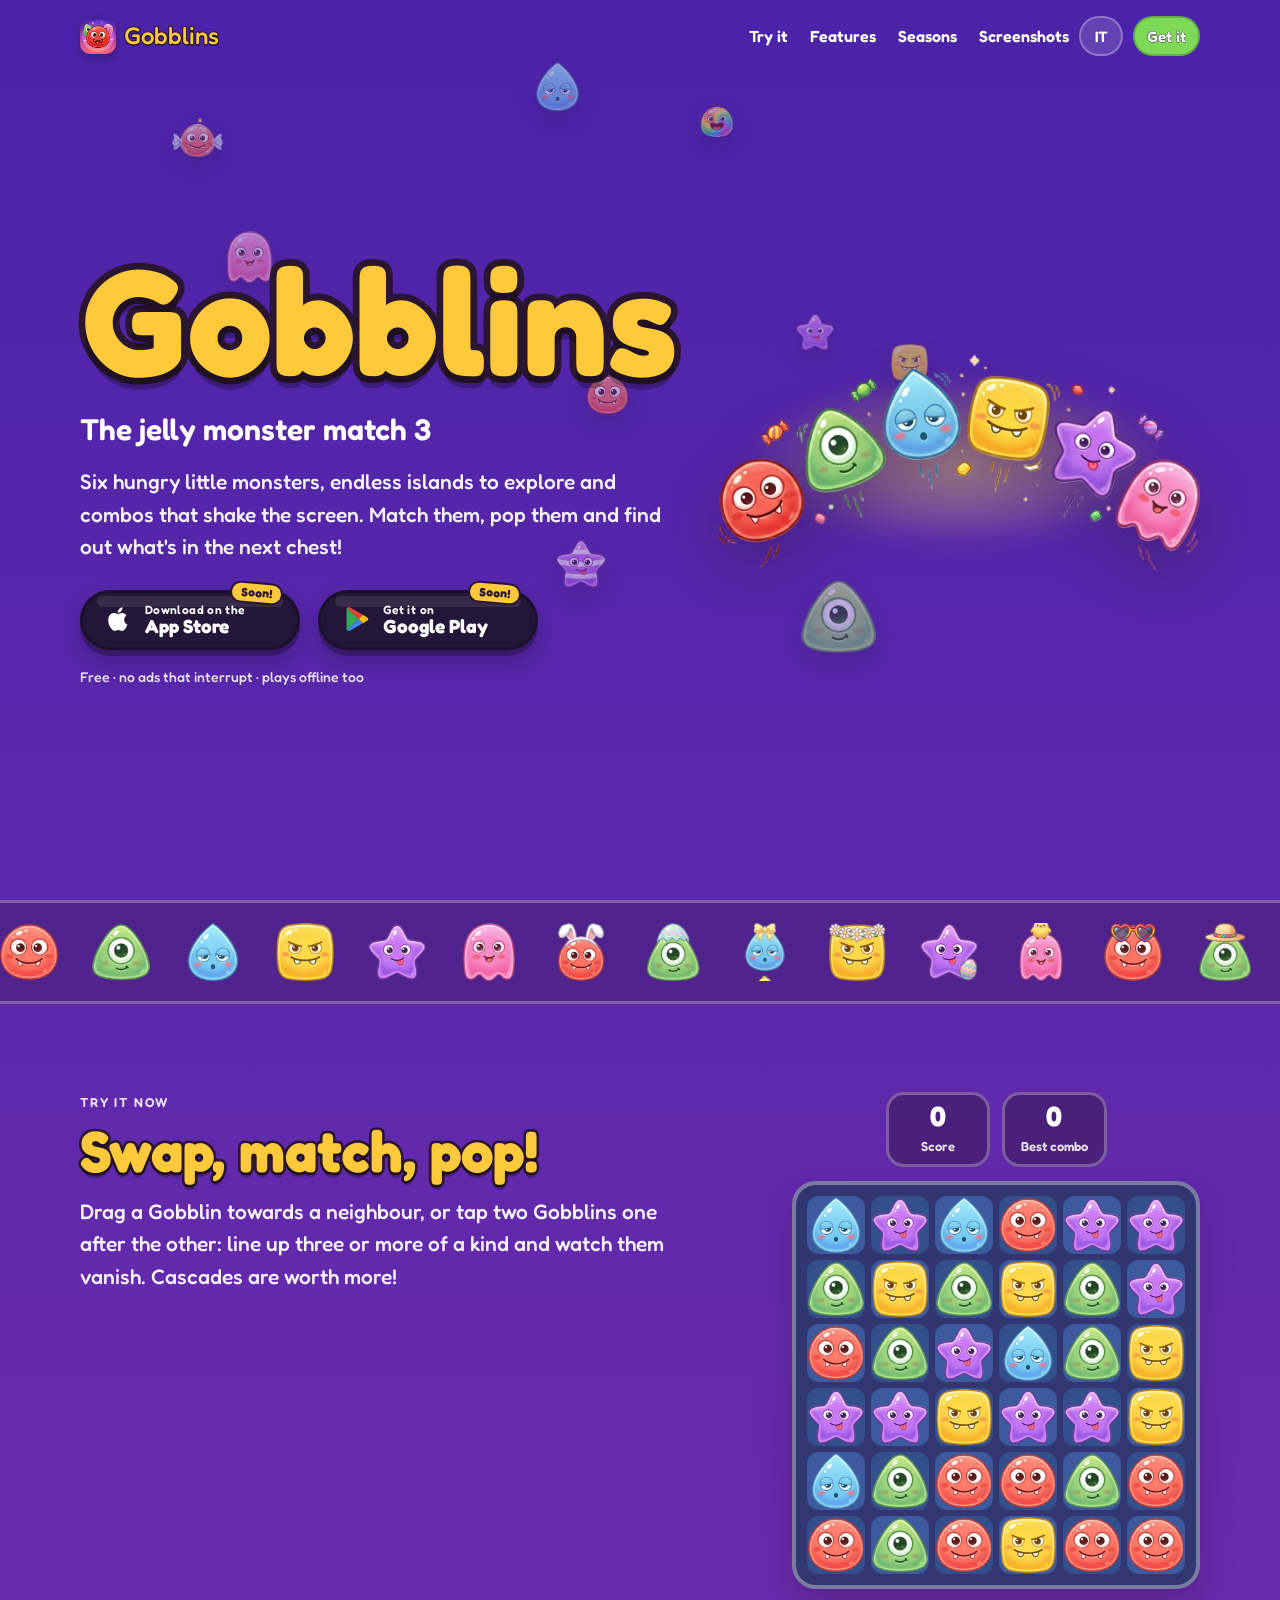
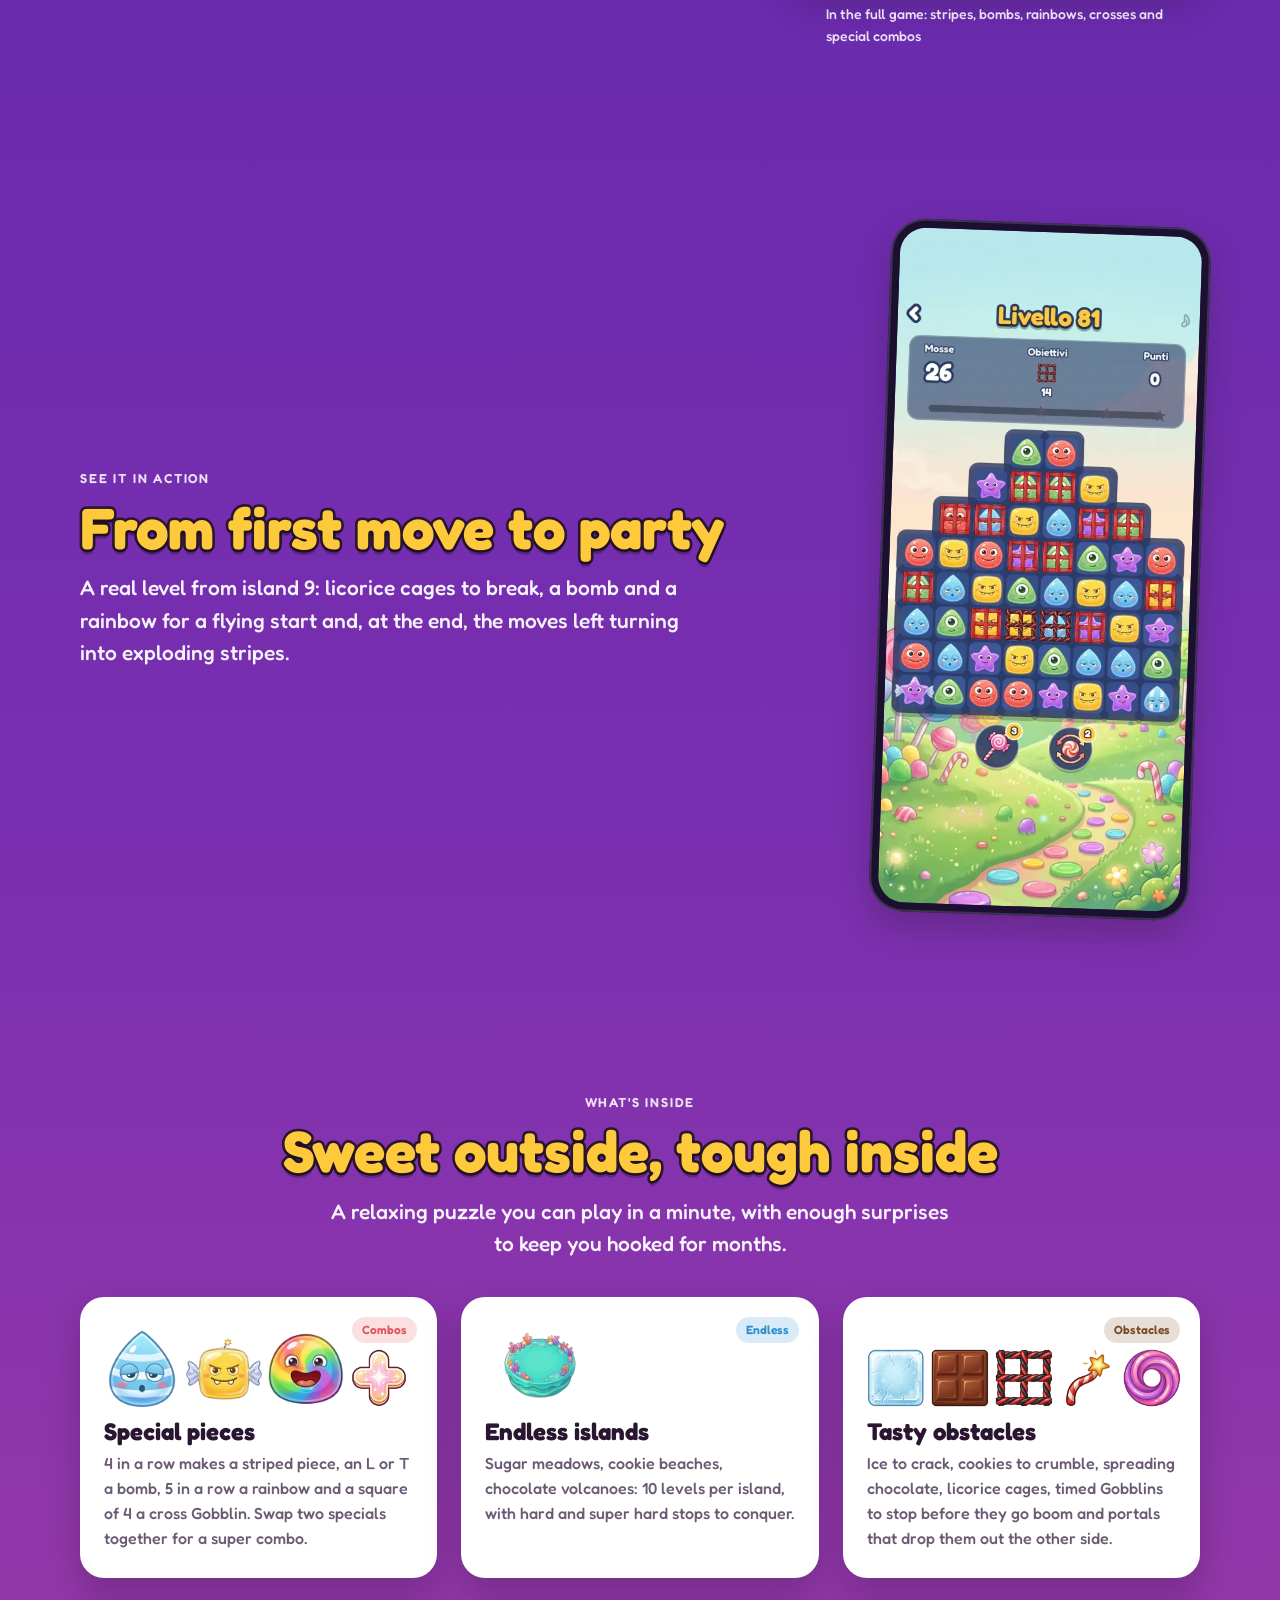
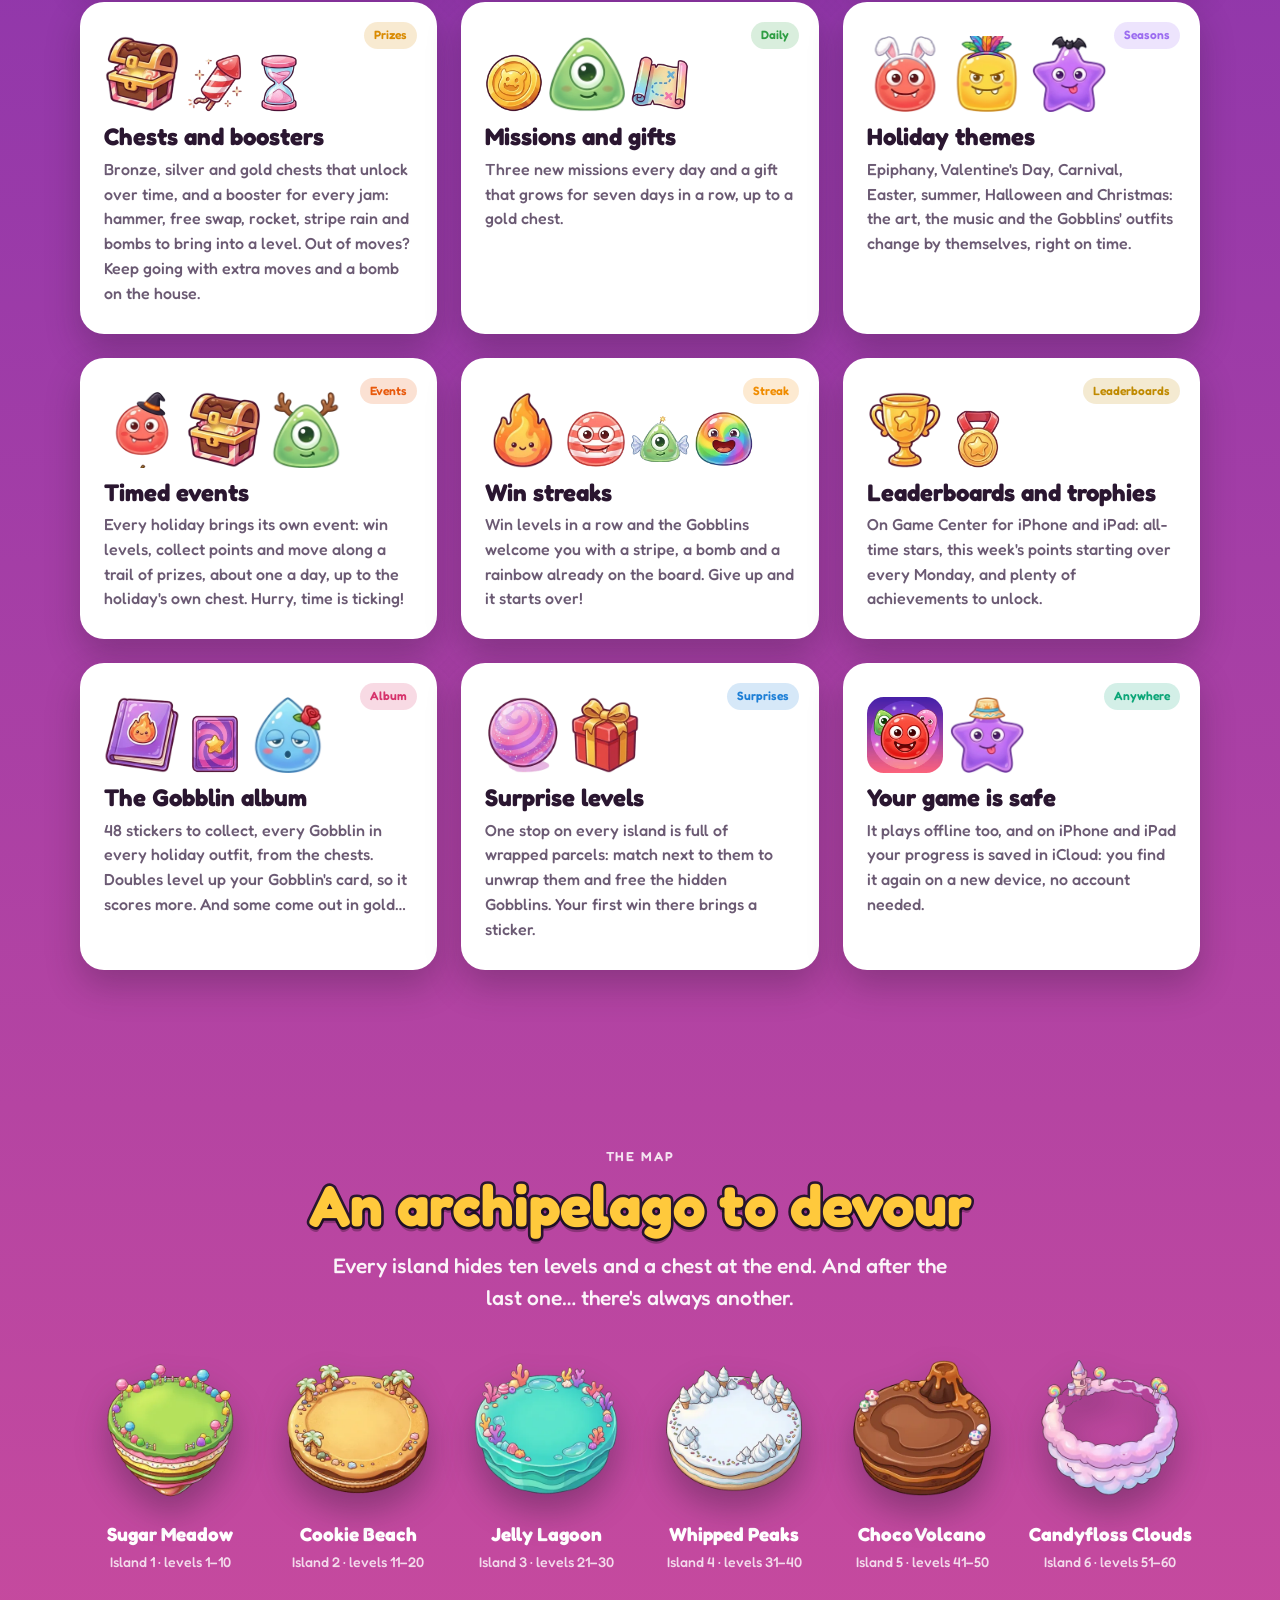
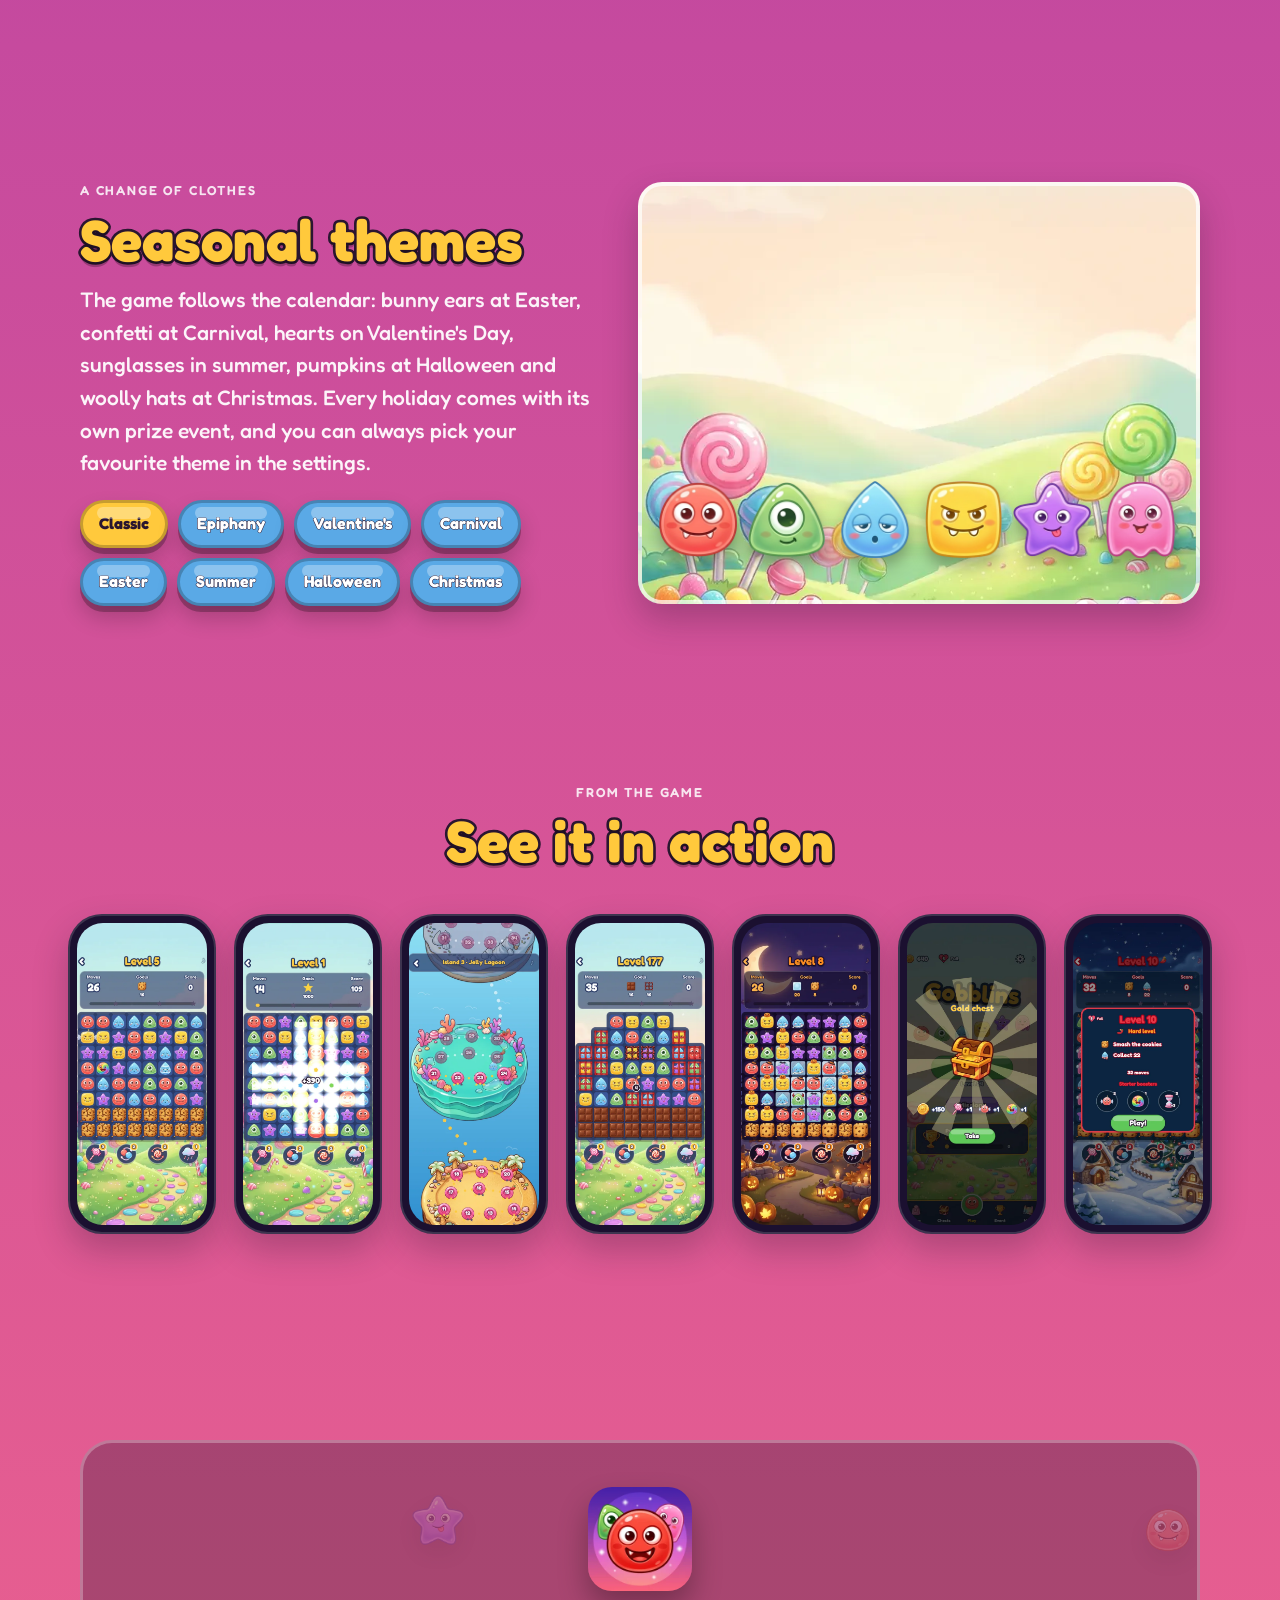
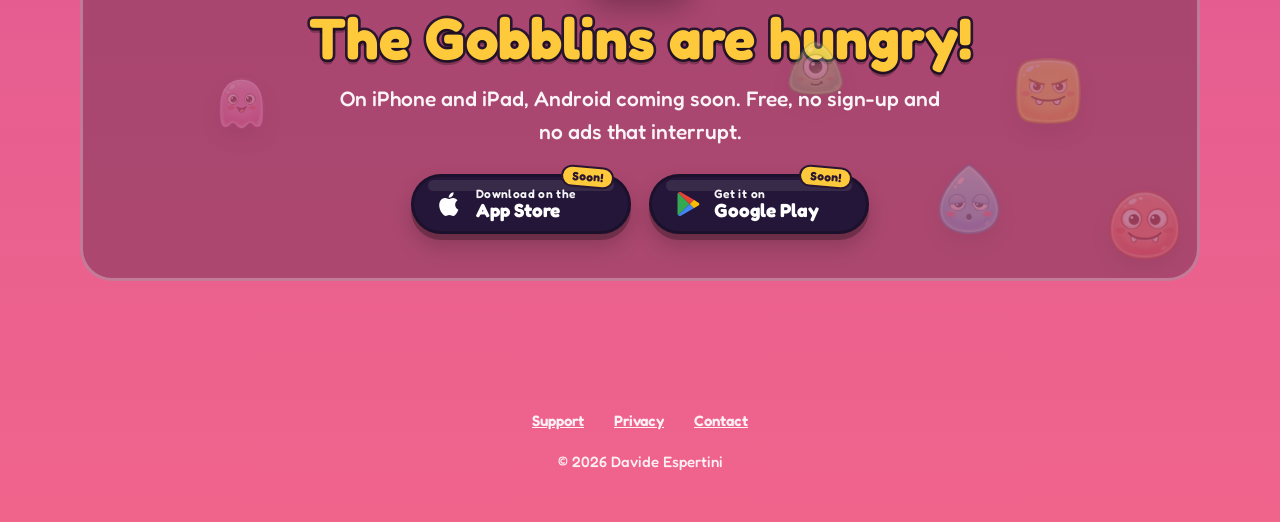
==== commit 2f9d6002: "Opt-in video ads on iOS: privacy policy (Google AdMob, consent), site and FAQ wording" ====
--- a/index.html
+++ b/index.html
@@ -4,7 +4,7 @@
     <meta charset="utf-8" />
     <meta name="viewport" content="width=device-width, initial-scale=1, viewport-fit=cover" />
     <title>Gobblins · Match 3 tra mostri di gelatina</title>
-    <meta name="description" content="Gobblins: il match 3 coi mostri di gelatina. Isole infinite, combo esplosive, forzieri, missioni giornaliere, eventi a tempo, classifiche e stagioni a tema. Gratis, senza pubblicità." />
+    <meta name="description" content="Gobblins: il match 3 coi mostri di gelatina. Isole infinite, combo esplosive, forzieri, missioni giornaliere, eventi a tempo, classifiche e stagioni a tema. Gratis, senza pubblicità che interrompono." />
     <meta name="theme-color" content="#4b23a8" />
     <meta property="og:title" content="Gobblins" />
     <meta property="og:description" content="Il match 3 coi mostri di gelatina · The jelly monster match 3" />
@@ -38,7 +38,7 @@
           <p class="tag" data-i18n="tag">Il match 3 coi mostri di gelatina</p>
           <p class="lead" data-i18n="heroLead">Sei mostriciattoli golosi, isole infinite da esplorare e combo che fanno tremare lo schermo. Abbinali, falli scoppiare e scopri cosa c'è nel prossimo forziere!</p>
           <div class="stores" data-stores></div>
-          <p class="free" data-i18n="free">Gratis · niente pubblicità · gioca anche offline</p>
+          <p class="free" data-i18n="free">Gratis · nessuna pubblicità che interrompe · gioca anche offline</p>
         </div>
         <div class="keyart"><img src="assets/keyart.webp" alt="I sei Gobblins che saltano insieme" width="1100" height="490" /></div>
       </div>
@@ -207,7 +207,7 @@
           <div class="floaters" id="ctaFloaters"></div>
           <img class="icon" src="assets/icon.webp" alt="" />
           <h2 class="section-title candy" data-i18n="ctaTitle">I Gobblins hanno fame!</h2>
-          <p class="lead" data-i18n="ctaLead">Presto su iPhone, iPad e Android. Gratis, senza pubblicità e senza registrazione.</p>
+          <p class="lead" data-i18n="ctaLead">Su iPhone e iPad, presto anche su Android. Gratis, senza registrazione e senza pubblicità che interrompono.</p>
           <div class="stores" data-stores></div>
         </div>
       </div>
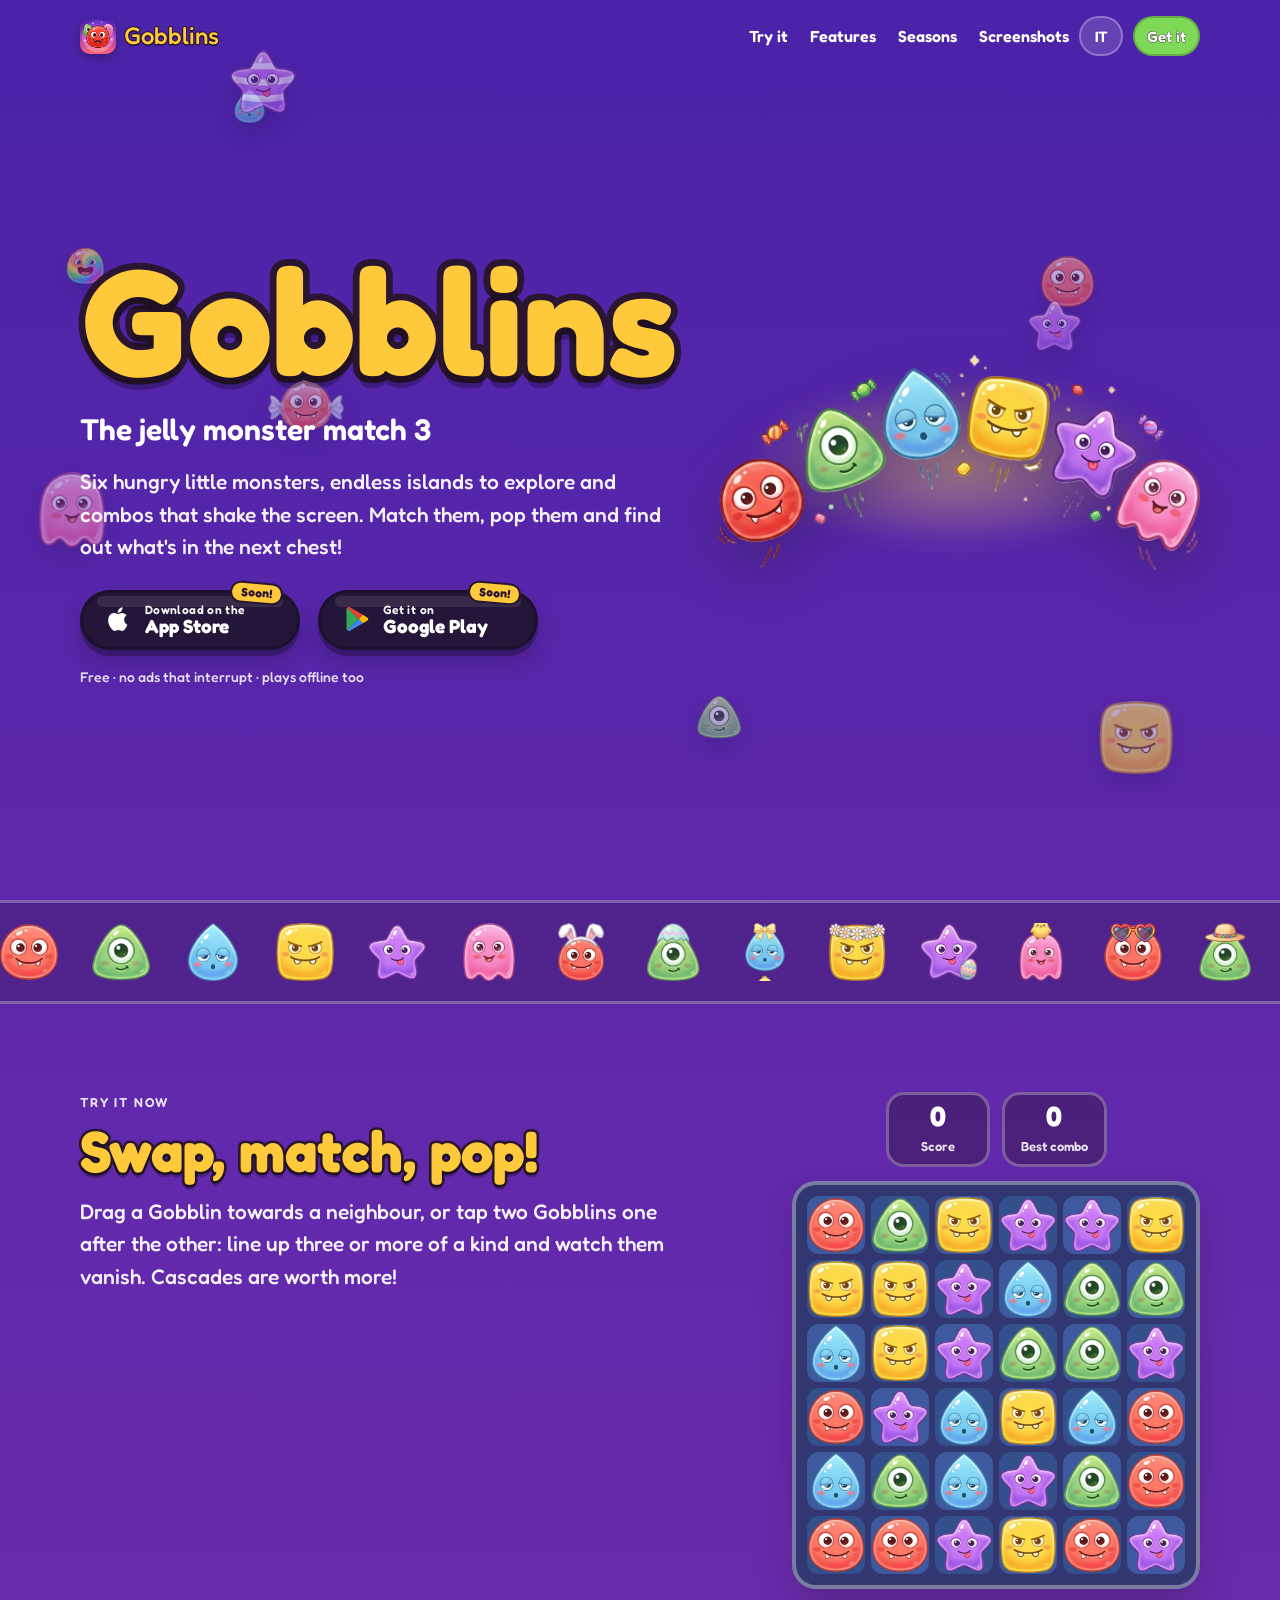
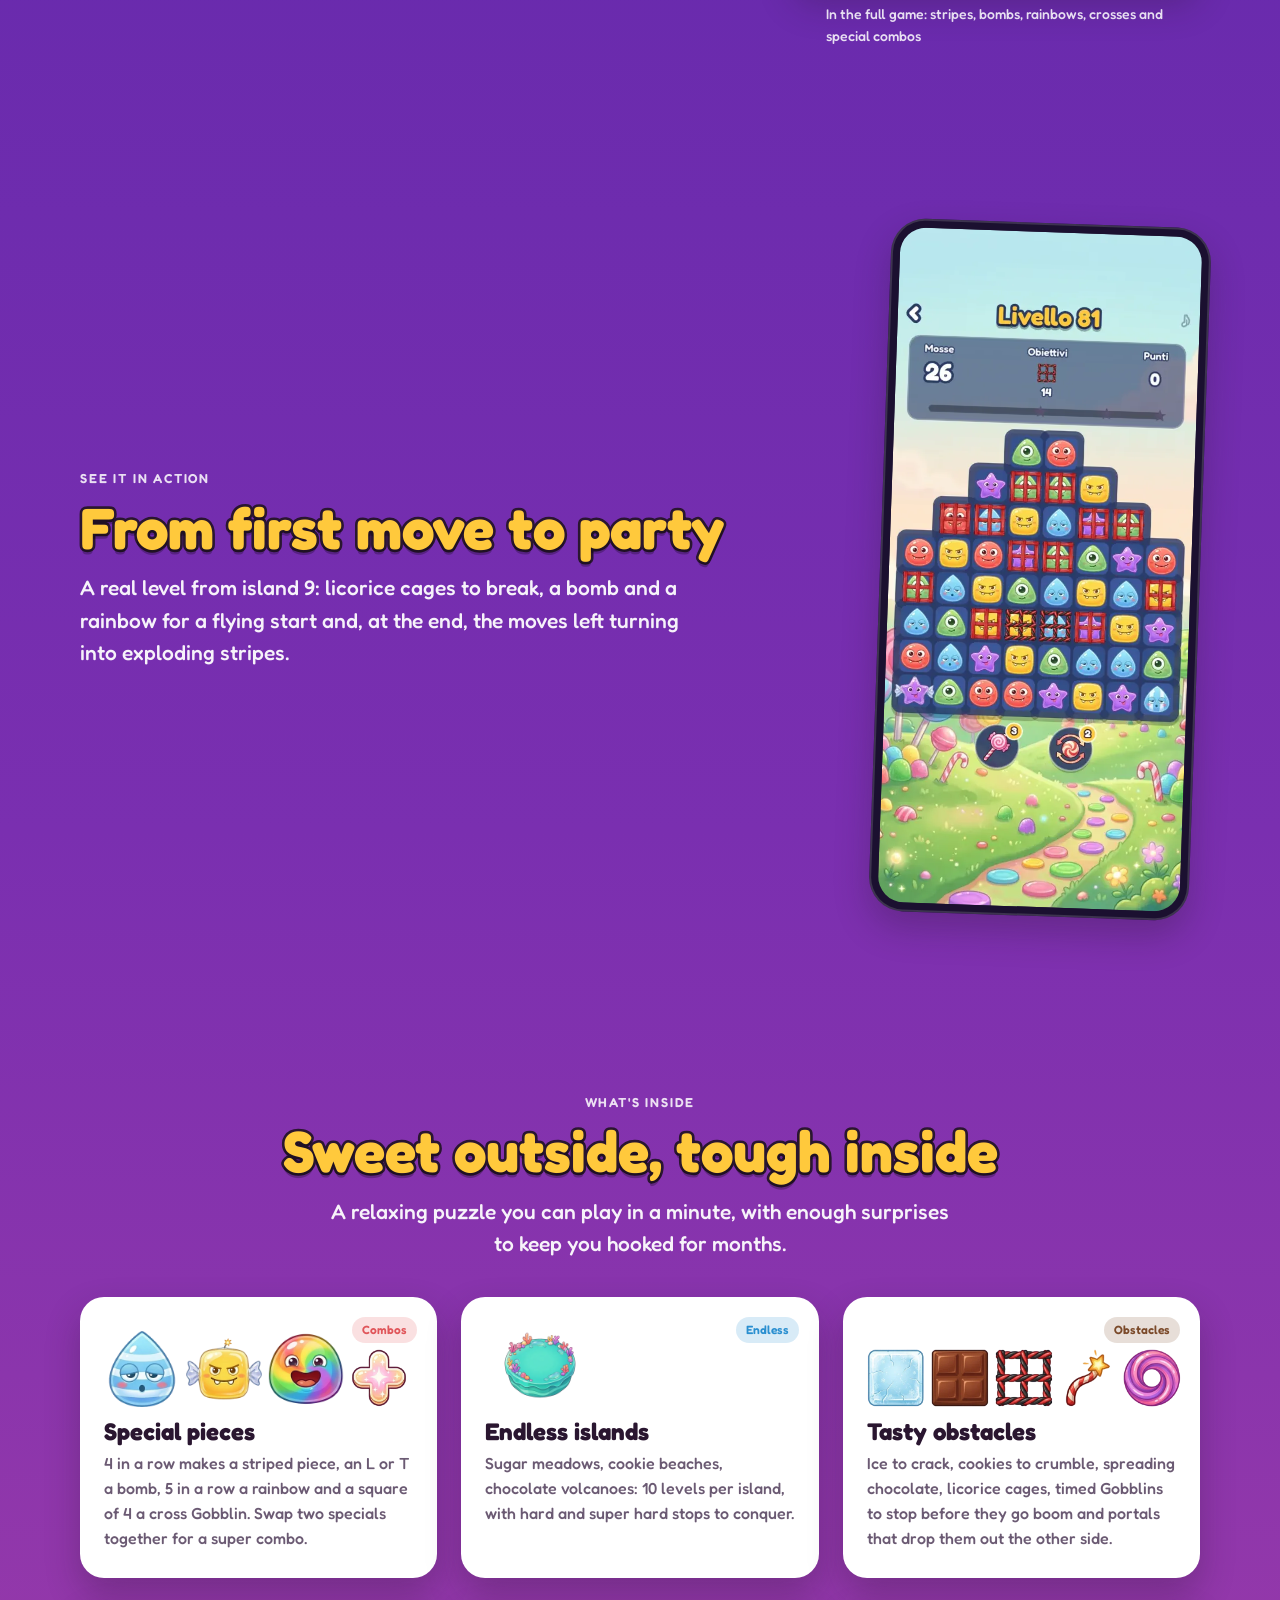
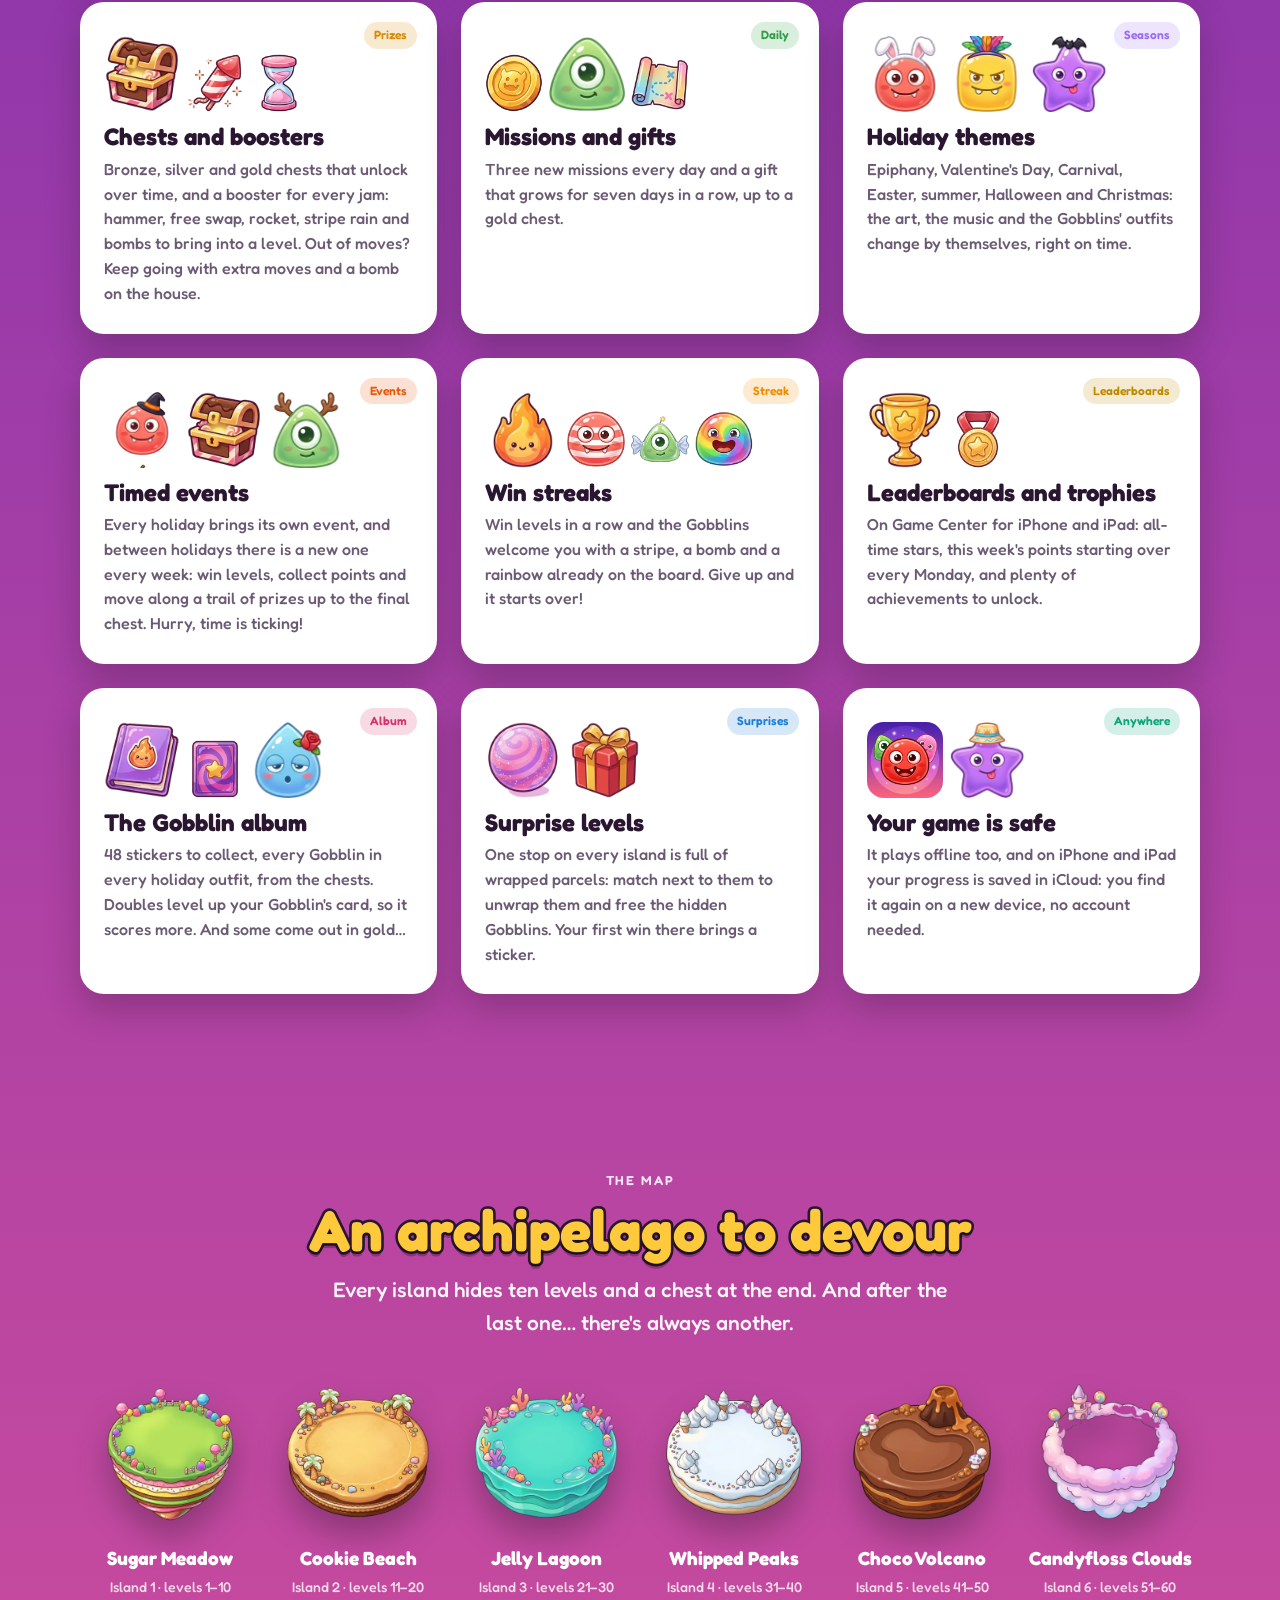
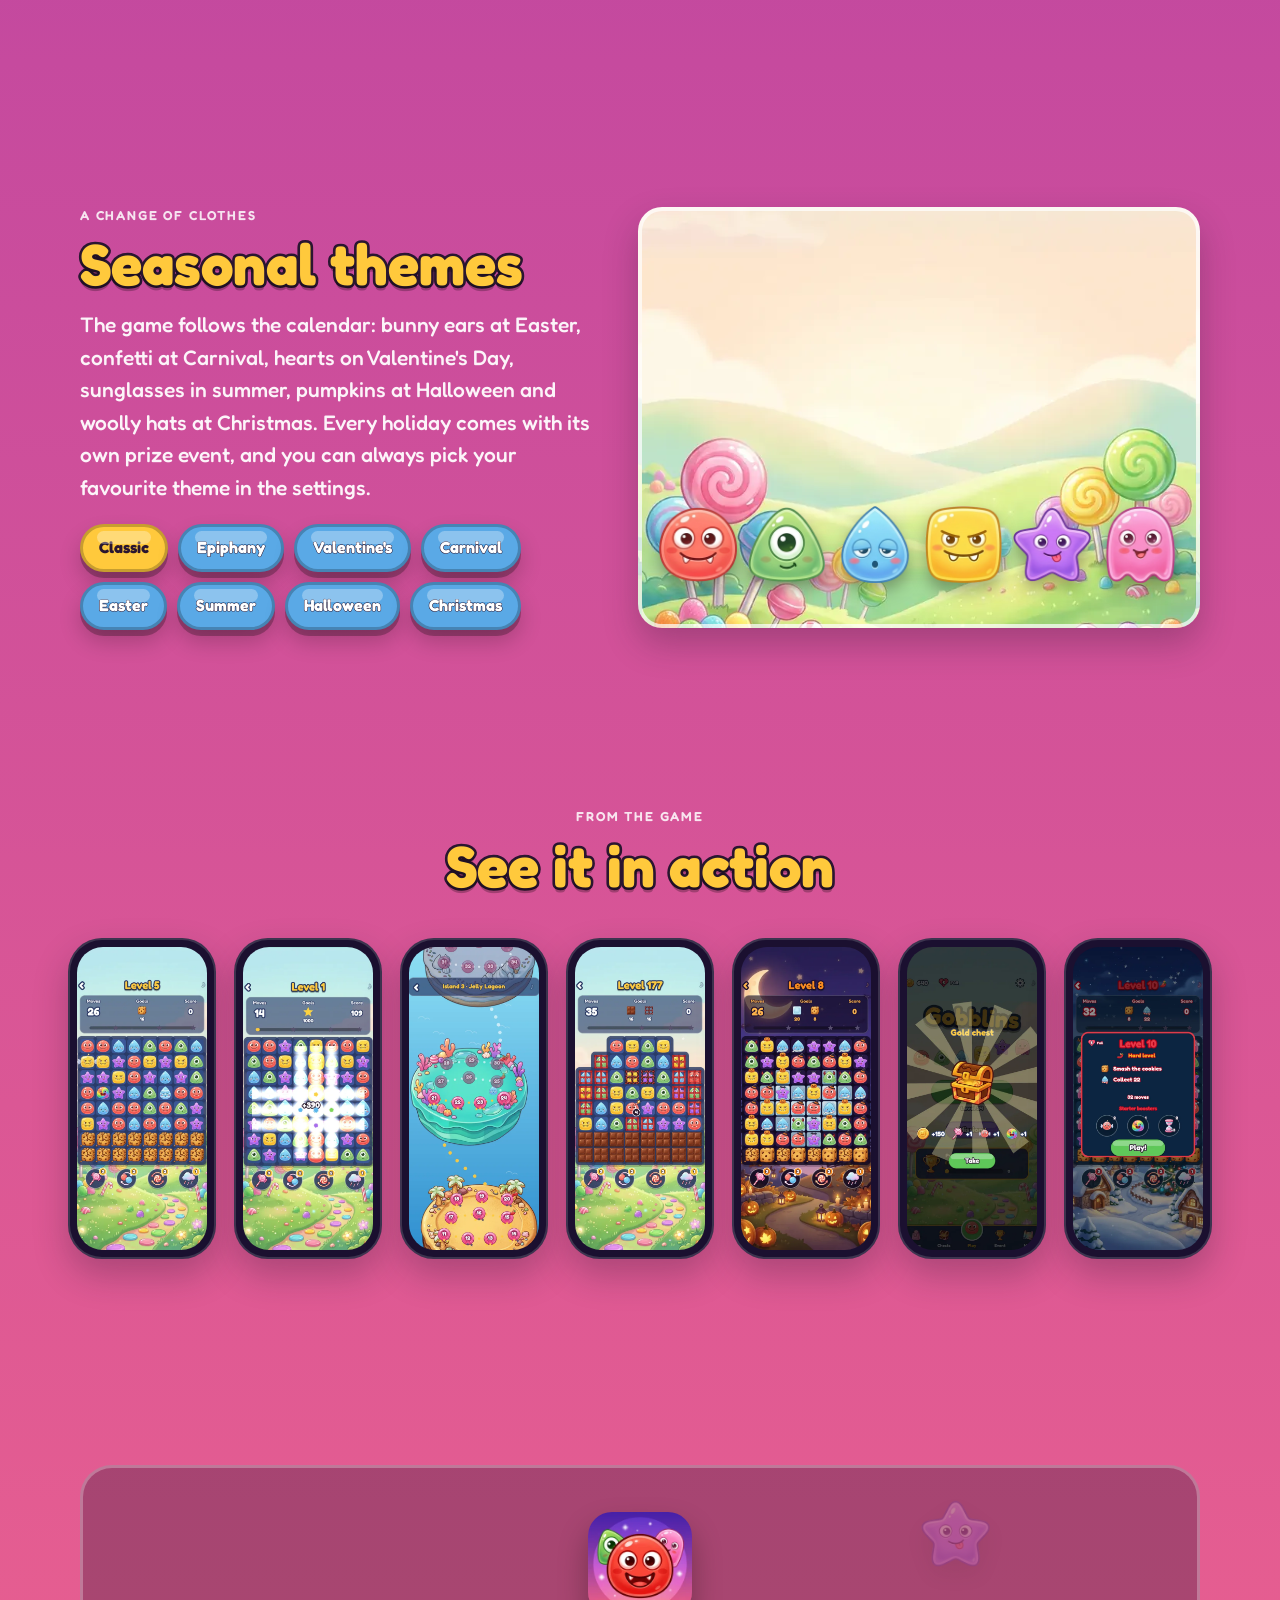
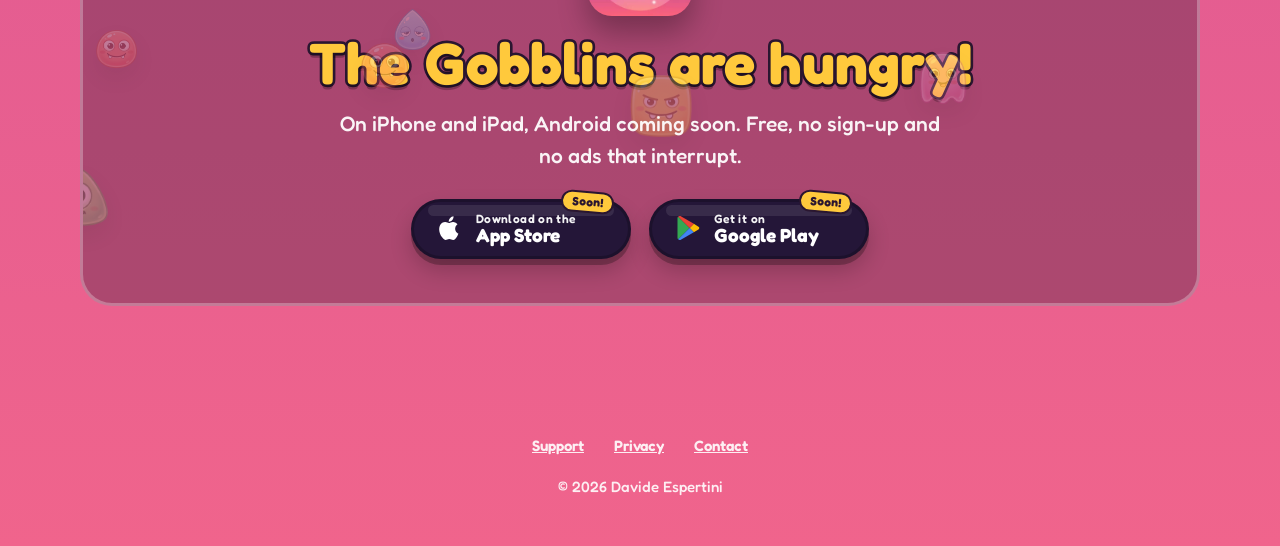
==== commit e9eabf8d: "Gobblins 0.2.0: events all year, double prizes in the privacy page, game config v3 (shop videos stay" ====
--- a/index.html
+++ b/index.html
@@ -125,7 +125,7 @@
             <span class="chip" style="--chip: #e8590c" data-i18n="chipEvents">Eventi</span>
             <div class="art"><img src="assets/halloween-0.webp" alt="" /><img src="assets/chest.webp" alt="" /><img src="assets/christmas-1.webp" alt="" /></div>
             <h3 data-i18n="f7Title">Eventi a tempo</h3>
-            <p data-i18n="f7Text">Ogni festa porta il suo evento: vinci livelli, accumula punti e avanza su un percorso di premi, circa uno al giorno, fino al forziere della festa. Sbrigati, il tempo stringe!</p>
+            <p data-i18n="f7Text">Ogni festa porta il suo evento, e tra una festa e l'altra c'è un evento nuovo ogni settimana: vinci livelli, accumula punti e avanza su un percorso di premi fino al forziere finale. Sbrigati, il tempo stringe!</p>
           </article>
           <article class="card reveal" style="--i: 1">
             <span class="chip" style="--chip: #f08c00" data-i18n="chipStreak">Serie</span>
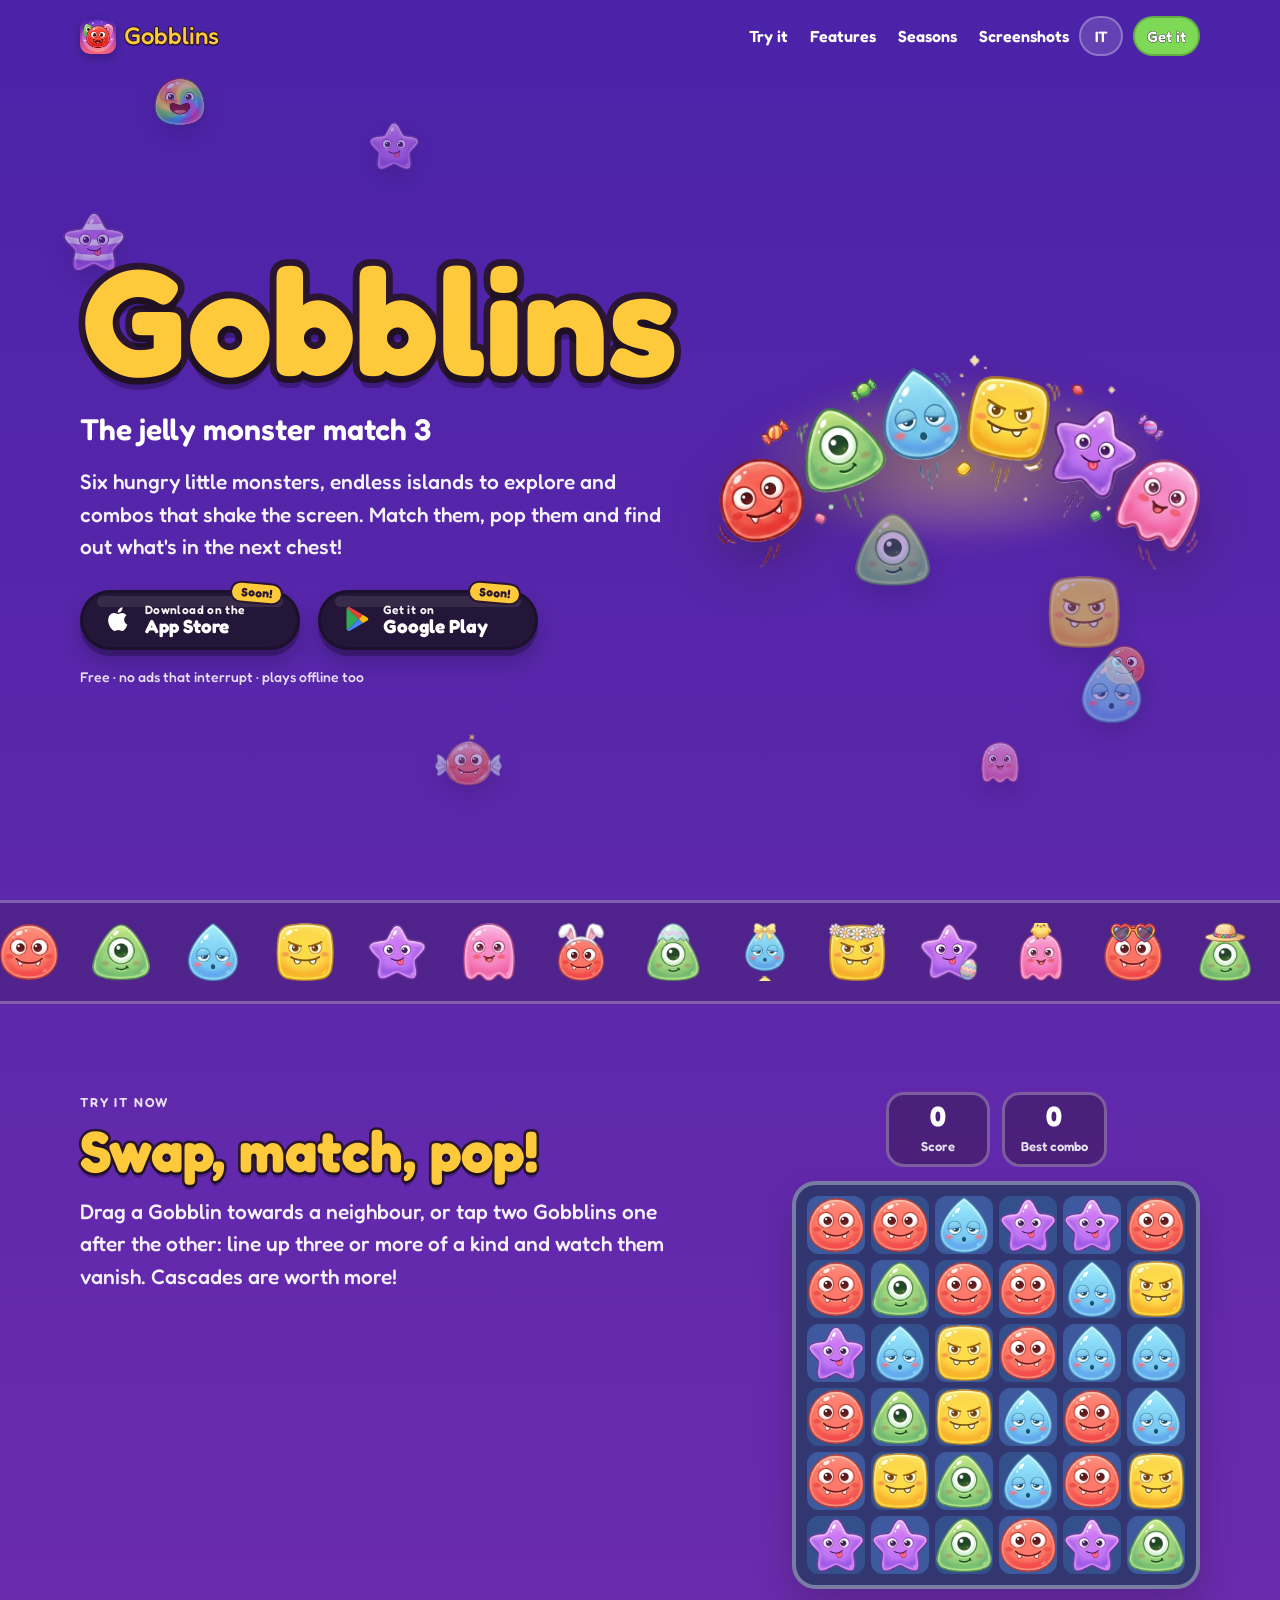
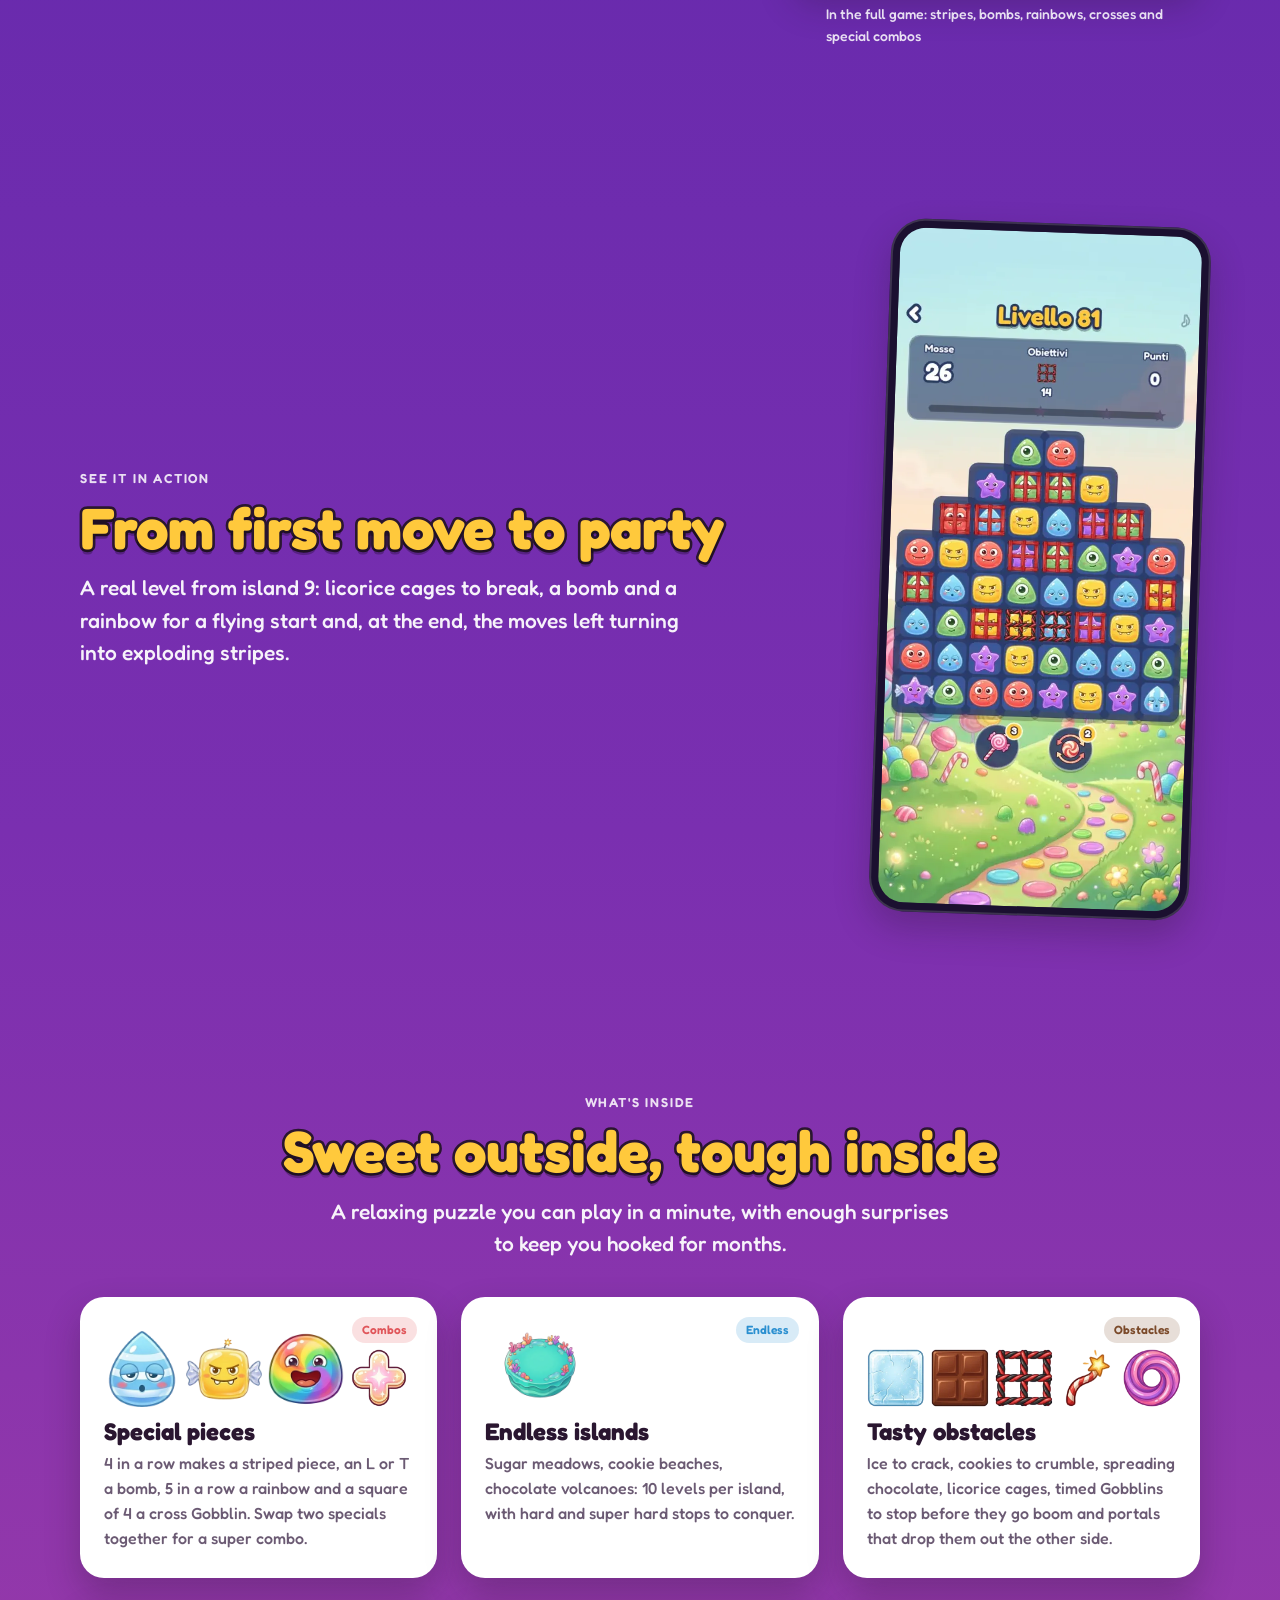
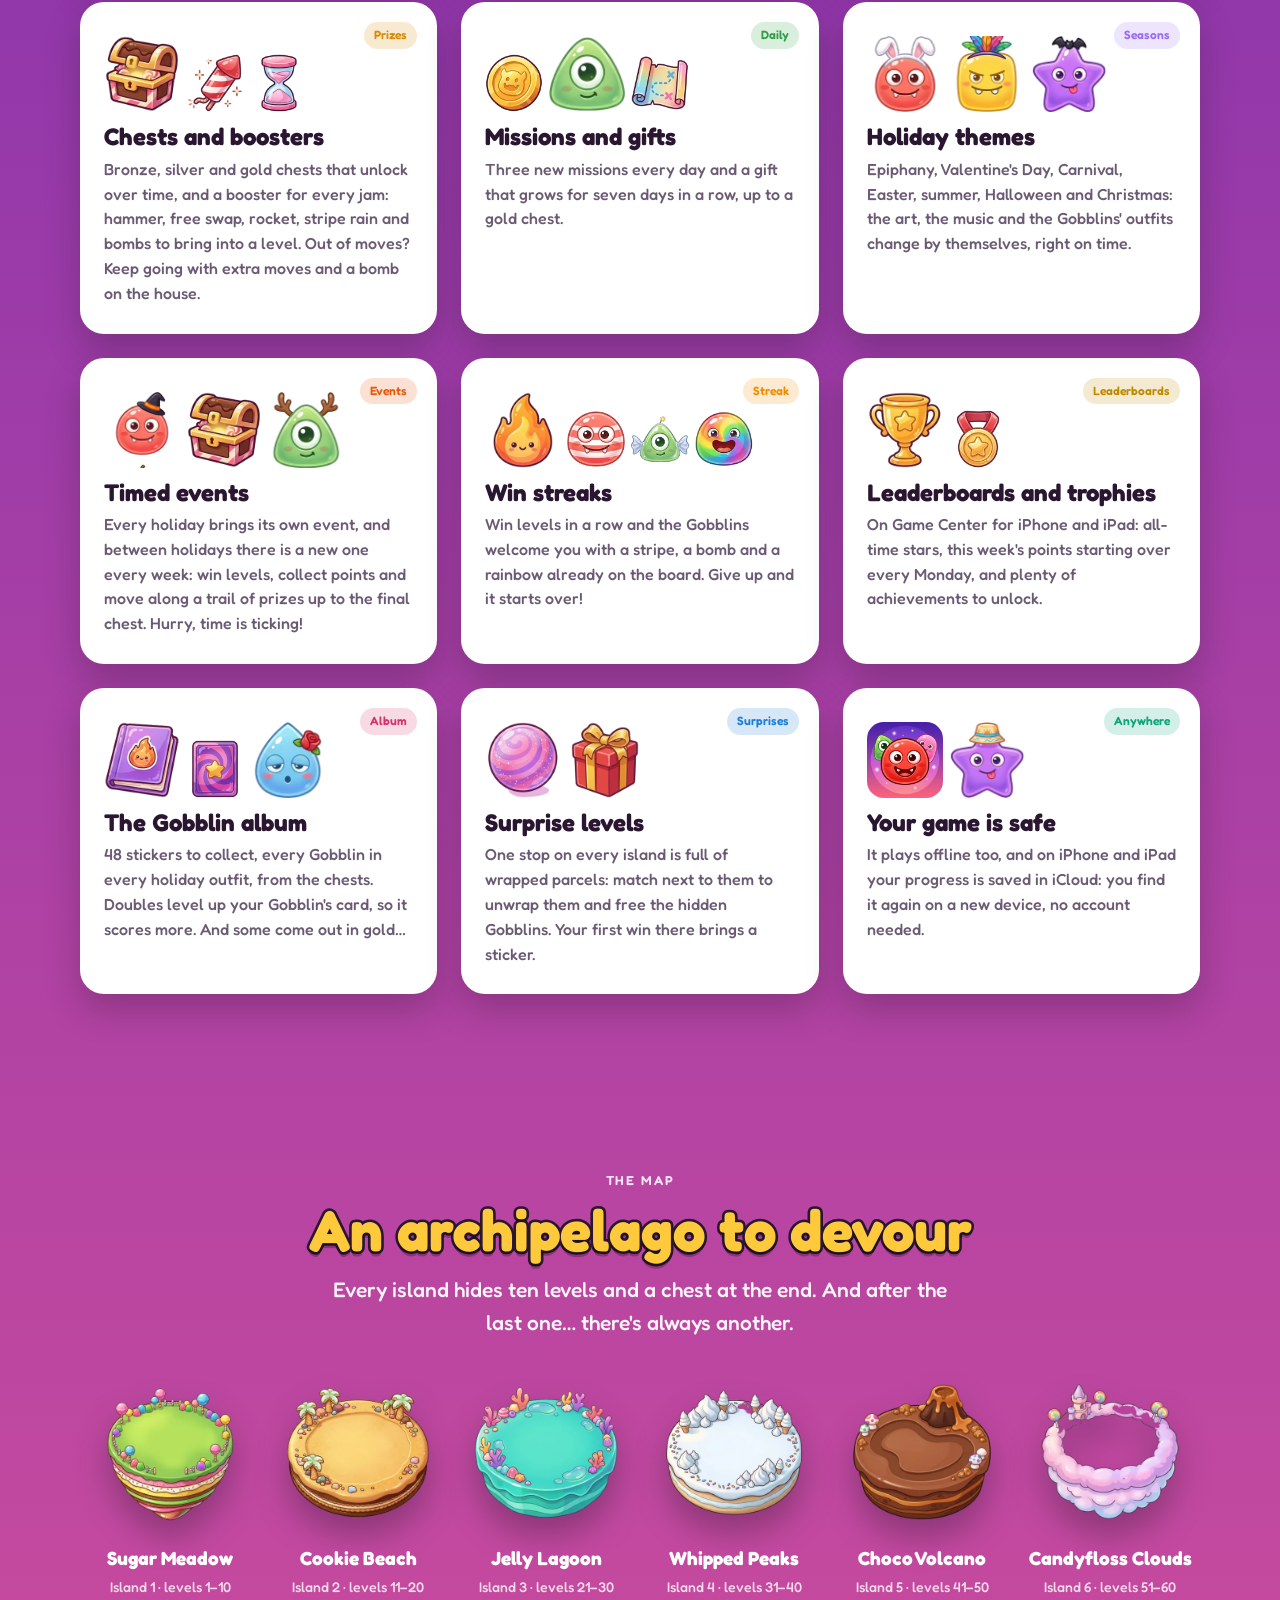
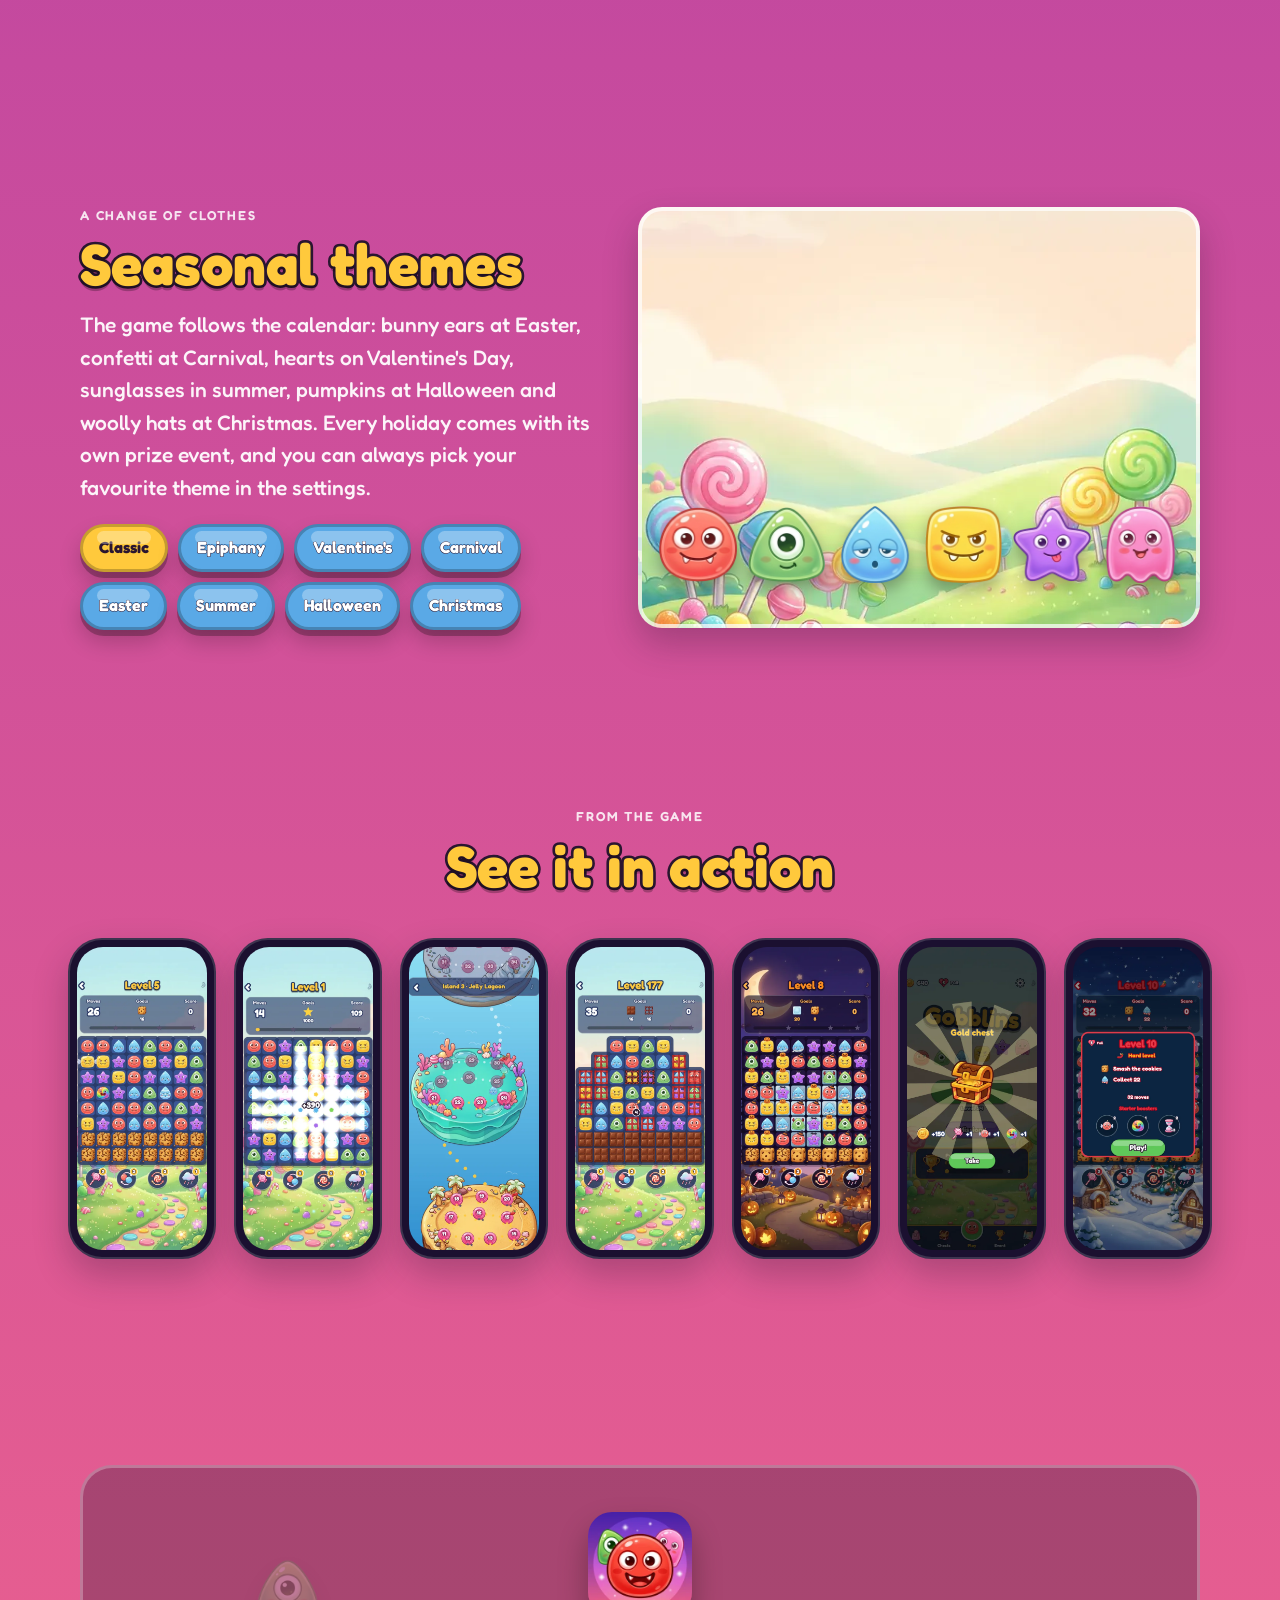
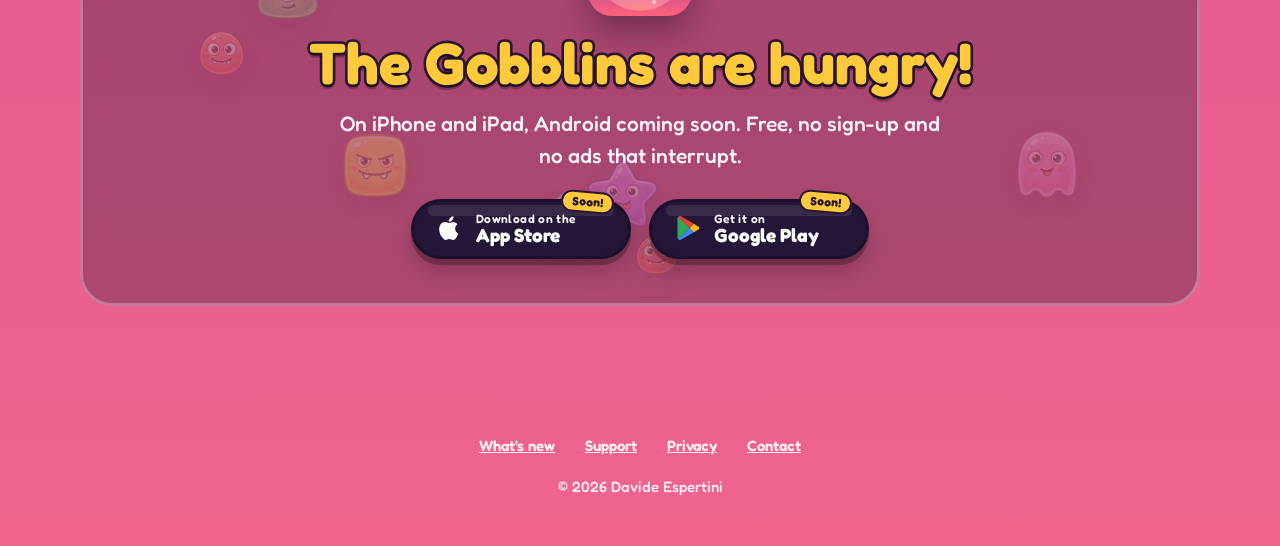
==== commit 1bc0c948: "What's new page (novita.html): 0.1.0, 0.2.0 and the small-screen changes in testing, linked from the" ====
--- a/index.html
+++ b/index.html
@@ -215,6 +215,7 @@
 
     <footer>
       <nav>
+        <a href="novita.html" data-i18n="news">Novità</a>
         <a href="support.html" data-i18n="support">Supporto</a>
         <a href="privacy.html">Privacy</a>
         <a href="mailto:hellodave@espertini.com" data-i18n="contact">Contatti</a>
--- a/style.css
+++ b/style.css
@@ -230,6 +230,8 @@
 .doc section + section { border-top: 2px solid rgba(127, 127, 127, 0.2); margin-top: 28px; padding-top: 4px; }
 .doc dt { font-weight: 700; margin-top: 14px; }
 .doc dd { margin: 4px 0 0; }
+.doc h3 { font-size: 21px; margin-top: 24px; }
+.doc li + li { margin-top: 6px; }
 
 /* ── tablet ──────────────────────────────────────── */
 @media (min-width: 640px) {
